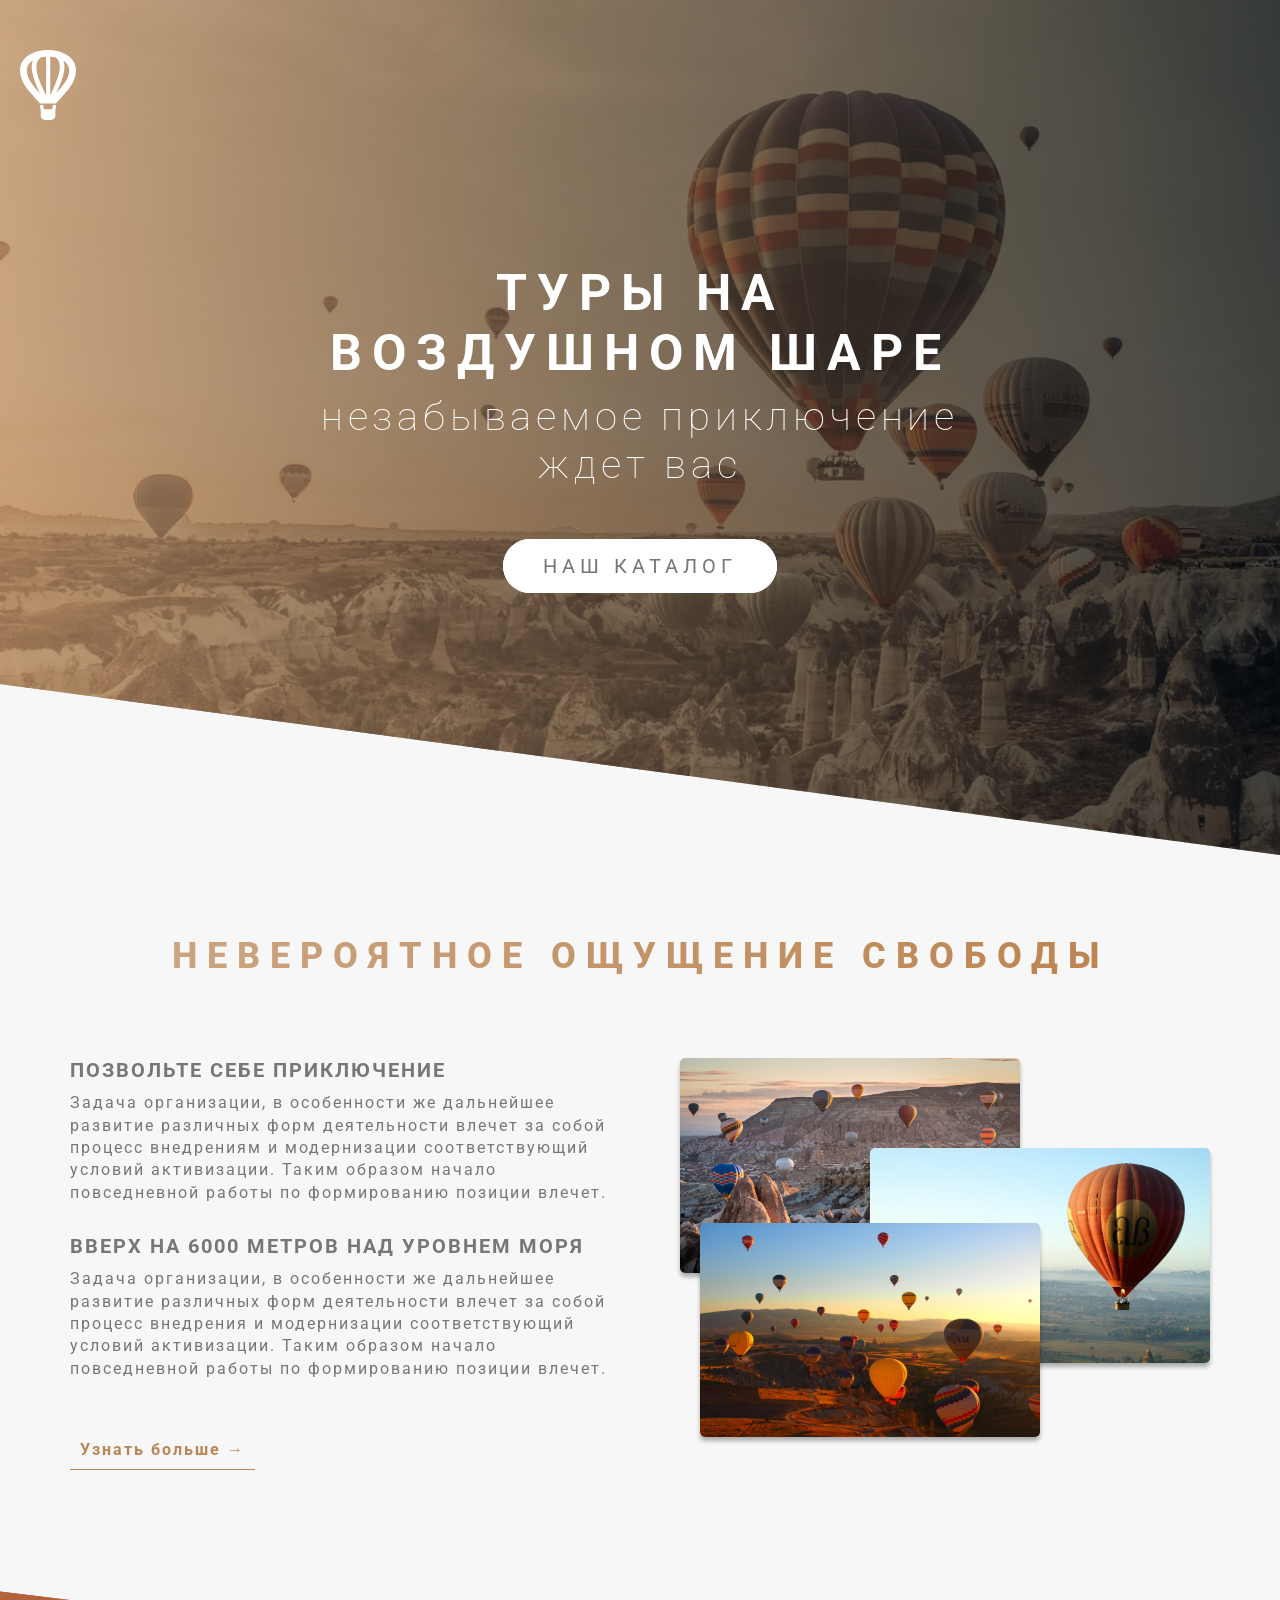
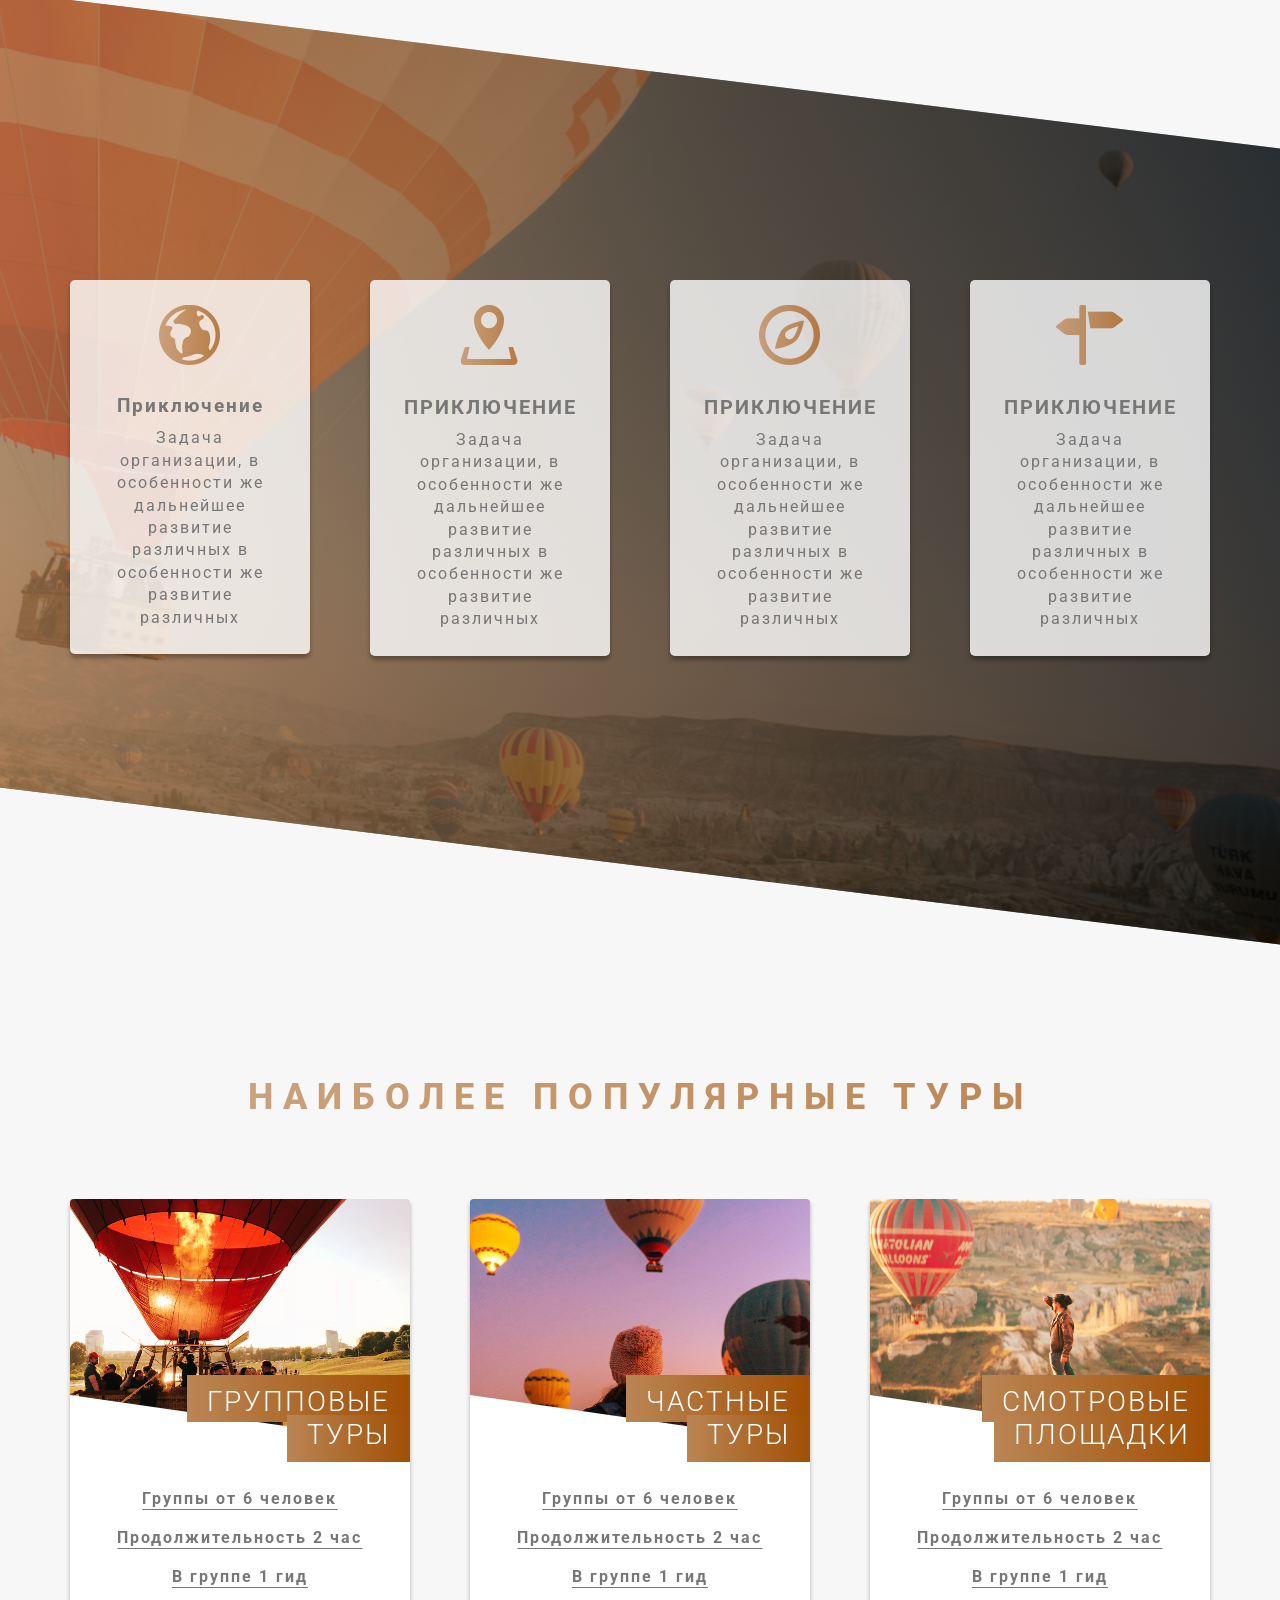
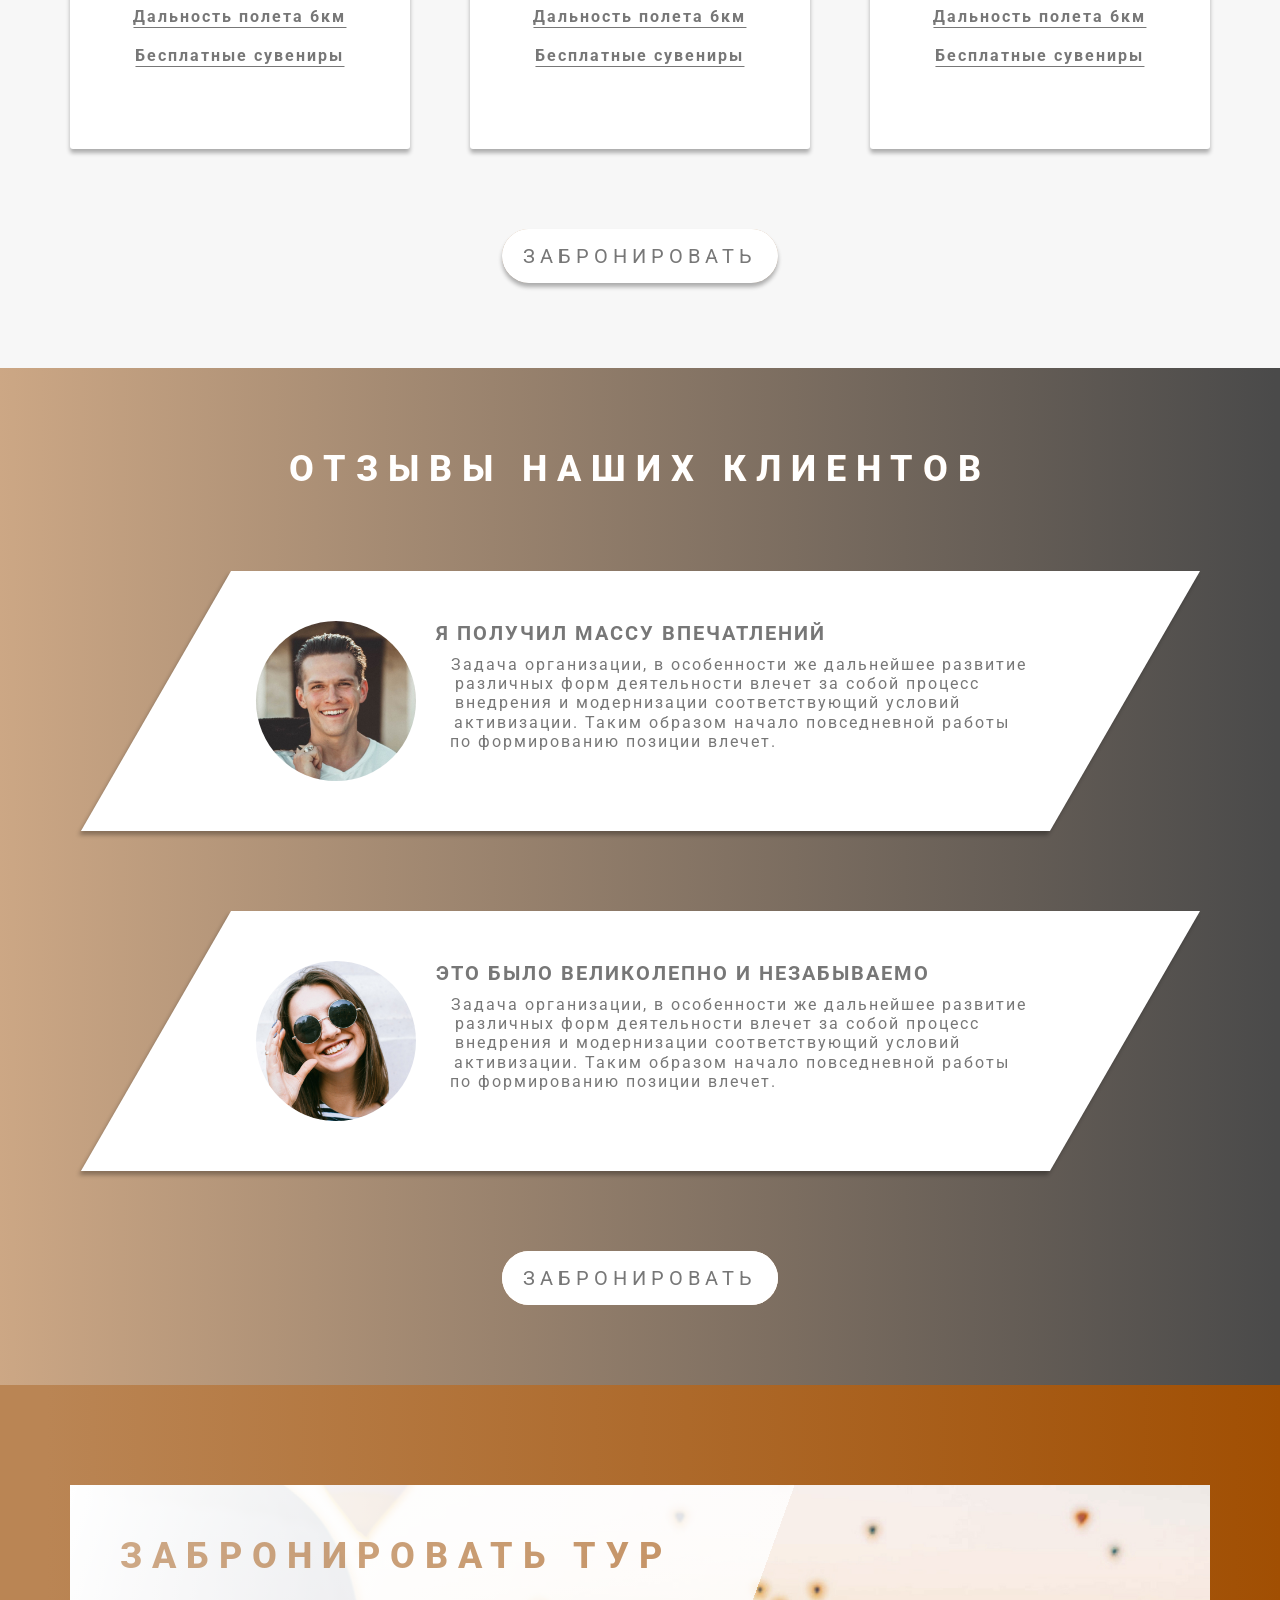
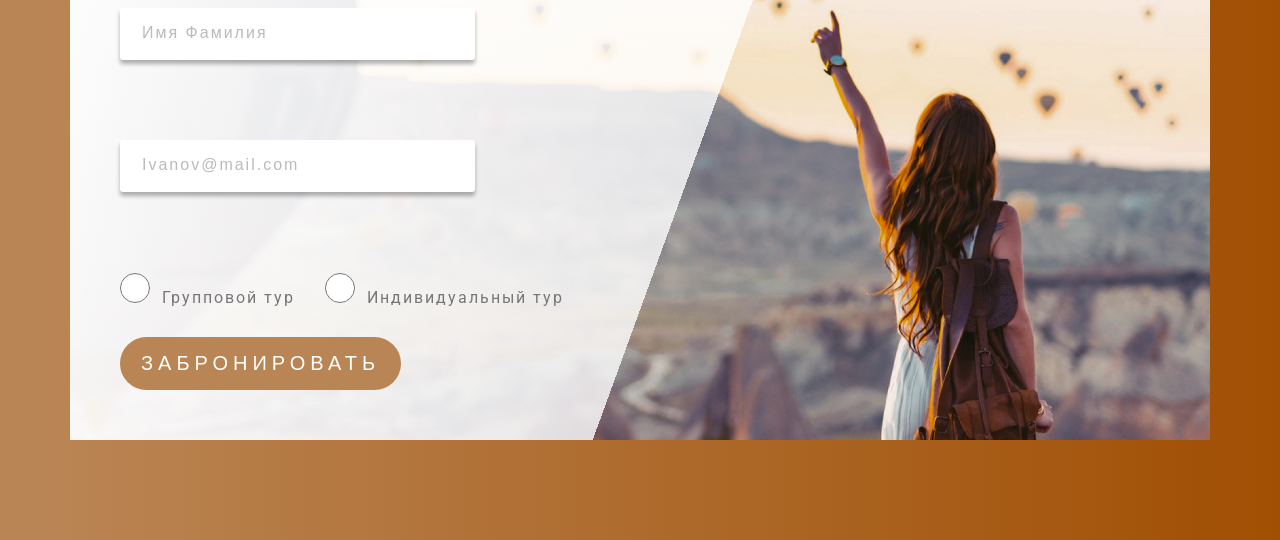
==== index.html @ 866e1f42 "Секция с формой (фору не доделал)" ====
<!DOCTYPE html>
<html lang="en">

<head>
  <meta charset="UTF-8">
  <meta name="viewport" content="width=device-width, initial-scale=1.0">
  <link href="https://fonts.googleapis.com/css2?family=Roboto:wght@100;300;400;500;700;900&display=swap"
    rel="stylesheet">
  <link href="css/icon-font.css" rel="stylesheet">
  <link href="css/style.min.css" rel="stylesheet">
  <title>Ballons</title>
</head>

<body>

  <header class="header">
    <div class="container-fluid">
      <a class="header__logo" href="#">
        <img src="icons/Icon-logo.svg" alt="Логотип сайта воздушные">
      </a>
      <!-- <button class="burger">
        <span></span>
        <span></span>
        <span></span>
      </button> -->
    </div>
    <div class="header__box">
      <h1 class="header__title header__title_white">
        <span class="header__title_big">Туры на воздушном шаре</span>
        <span class="header__title_small">незабываемое приключение ждет вас</span>
      </h1>
      <a class="button button_animated button__header" href="#">Наш каталог</a>
    </div>
  </header>
  <main>
    <section class="about">
      <div class="container">
        <h2 class="title title__about">Невероятное ощущение свободы</h2>

        <div class="row">
          <div class="col-1-of-2">
            <h3 class="title-h3 title-h3__about">Позвольте себе приключение</h3>
            <p class="paragraph mb-30">Задача организации, в особенности же дальнейшее развитие различных форм
              деятельности влечет за собой процесс внедрениям и модернизации соответствующий условий активизации. Таким
              образом начало повседневной работы по формированию позиции влечет.</p>

            <h3 class="title-h3 title-h3__about">Вверх на 6000 метров над уровнем моря</h3>
            <p class="paragraph mb-50">Задача организации, в особенности же дальнейшее развитие различных форм
              деятельности влечет за собой процесс внедрения и модернизации соответствующий условий активизации. Таким
              образом начало повседневной работы по формированию позиции влечет.</p>

            <a class="btn-text" href="#">Узнать больше &rarr;</a>
          </div>

          <div class="col-1-of-2">
            <div class="composition">
              <img class="composition__photo composition__photo_n1" src="img/about/ballons1.jpg"
                alt="Изображение воздушных шаров катринка 1">
              <img class="composition__photo composition__photo_n2" src="img/about/ballons2.jpg"
                alt="Изображение воздушных шаров катринка 2">
              <img class="composition__photo composition__photo_n3" src="img/about/ballons3.jpg"
                alt="Изображение воздушных шаров катринка 3">
            </div>
          </div>
        </div>

      </div>
    </section>

    <section class="adventure">
      <div class="container">
        <h2 class="visually-hidden">Приключения</h2>
        <div class="row">
          <div class="col-1-of-4">
            <div class="adventure-card">
              <i class="adventure-card__icon icon-earth"></i>
              <h3 class="c mb-10">Приключение</h3>
              <p class="paragraph">Задача организации, в особенности же дальнейшее развитие различных в
                особенности же
                развитие различных</p>
            </div>
          </div>
          <div class="col-1-of-4">
            <div class="adventure-card">
              <i class="adventure-card__icon icon-map"></i>
              <h3 class="title-h3 mb-10">Приключение</h3>
              <p class="paragraph">Задача организации, в особенности же дальнейшее развитие различных в особенности же
                развитие различных</p>
            </div>
          </div>
          <div class="col-1-of-4">
            <div class="adventure-card">
              <i class="adventure-card__icon icon-compas"></i>
              <h3 class="title-h3 mb-10">Приключение</h3>
              <p class="paragraph">Задача организации, в особенности же дальнейшее развитие различных в особенности же
                развитие различных</p>
            </div>
          </div>
          <div class="col-1-of-4">
            <div class="adventure-card">
              <i class="adventure-card__icon icon-indicator"></i>
              <h3 class="title-h3 mb-10">Приключение</h3>
              <p class="paragraph">Задача организации, в особенности же дальнейшее развитие различных в особенности же
                развитие различных</p>
            </div>
          </div>
        </div>
      </div>
    </section>

    <section class="tour">
      <div class="container">
        <h2 class="title title__tour">Наиболее популярные туры</h2>

        <div class="row">
          <div class="col-1-of-3">
            <div class="tour-card">
              <div class="tour-card__side tour-card__side_front">
                <div class="tour-card__img tour-card__img_bg-1"></div>
                <h3 class="tour-card__title">
                  <span class="tour-card__span tour-card__span_1">Групповые</span>
                  <span class="tour-card__span tour-card__span_2">туры</span>
                </h3>
                <div class="tour-card__descr">
                  <ul class="tour-card__list">
                    <li class="tour-card__item">Группы от 6 человек</li>
                    <li class="tour-card__item">Продолжительность 2 час</li>
                    <li class="tour-card__item">В группе 1 гид</li>
                    <li class="tour-card__item">Дальность полета 6км</li>
                    <li class="tour-card__item">Бесплатные сувениры</li>
                  </ul>
                </div>
              </div>
              <div class="tour-card__side tour-card__side_back">
                <div class="tour-card__content">
                  <h4 class="tour-card__subtitle">Полная стоимость:</h4>
                  <p class="tour-card__price">5990₽</p>
                  <a class="button button_animated tour-card__button" href="#">Забронировать</a>
                </div>
              </div>
            </div>
          </div>

          <div class="col-1-of-3">
            <div class="tour-card">
              <div class="tour-card__side tour-card__side_front">
                <div class="tour-card__img tour-card__img_bg-2"></div>
                <h3 class="tour-card__title">
                  <span class="tour-card__span tour-card__span_1">Частные</span>
                  <span class="tour-card__span tour-card__span_2">туры</span>
                </h3>
                <div class="tour-card__descr">
                  <ul class="tour-card__list">
                    <li class="tour-card__item">Группы от 6 человек</li>
                    <li class="tour-card__item">Продолжительность 2 час</li>
                    <li class="tour-card__item">В группе 1 гид</li>
                    <li class="tour-card__item">Дальность полета 6км</li>
                    <li class="tour-card__item">Бесплатные сувениры</li>
                  </ul>
                </div>
              </div>
              <div class="tour-card__side tour-card__side_back">
                <div class="tour-card__content">
                  <h4 class="tour-card__subtitle">Полная стоимость:</h4>
                  <p class="tour-card__price">5990₽</p>
                  <a class="button button_animated tour-card__button" href="#">Забронировать</a>
                </div>
              </div>
            </div>
          </div>
          <div class="col-1-of-3">
            <div class="tour-card">
              <div class="tour-card__side tour-card__side_front">
                <div class="tour-card__img tour-card__img_bg-3"></div>
                <h3 class="tour-card__title">
                  <span class="tour-card__span tour-card__span_1">Смотровые</span>
                  <span class="tour-card__span tour-card__span_2">площадки</span>
                </h3>
                <div class="tour-card__descr">
                  <ul class="tour-card__list">
                    <li class="tour-card__item">Группы от 6 человек</li>
                    <li class="tour-card__item">Продолжительность 2 час</li>
                    <li class="tour-card__item">В группе 1 гид</li>
                    <li class="tour-card__item">Дальность полета 6км</li>
                    <li class="tour-card__item">Бесплатные сувениры</li>
                  </ul>
                </div>
              </div>
              <div class="tour-card__side tour-card__side_back">
                <div class="tour-card__content">
                  <h4 class="tour-card__subtitle">Полная стоимость:</h4>
                  <p class="tour-card__price">5990₽</p>
                  <a class="button button_animated tour-card__button" href="#">Забронировать</a>
                </div>
              </div>
            </div>
          </div>
        </div>
        <div class="tour__wrapper">
          <a class="button button_animated tour-card__button" href="#">Забронировать</a>
        </div>
      </div>


    </section>

    <section class="feedBack">
      <div class="video-bg"></div>
      <video class="video" autoplay muted loop>
        <source class="video__bg" src="video/coverr-hot-air-balloons-near-mountains-5422-1080p.mp4">
        <source class="video__bg" src="video/coverr-hot-air-balloons-near-mountains-5422-1080p.webm">
      </video>
      <div class="container">
        <h2 class="title title_white mb-80">ОТЗЫВЫ НАШИХ КЛИЕНТОВ</h2>
        <div class="row">
          <div class="card-feedBack">
            <figure class="card-feedBack__img">
              <img src="img/feedBack/feedBack-2.jpg" alt="">
              <figcaption class="card-feedBack__name">АНТОН РЯБИН</figcaption>
            </figure>
            <div class="card-feedBack__box">
              <h3 class="title-h3 mb-10">Я ПОЛУЧИЛ МАССУ ВПЕЧАТЛЕНИЙ</h3>
              <p class="card-feedBack__text ">Задача организации, в особенности же дальнейшее развитие различных форм
                деятельности влечет за
                собой процесс внедрения и модернизации
                соответствующий условий активизации. Таким
                образом начало повседневной работы по
                формированию позиции влечет.</p>
            </div>
          </div>
        </div>

        <div class="row">
          <div class="card-feedBack">
            <figure class="card-feedBack__img">
              <img src="img/feedBack/feedBack-1.jpg" alt="">
              <figcaption class="card-feedBack__name">ЛИЗА ФРОЛОВА</figcaption>
            </figure>
            <div class="card-feedBack__box">
              <h3 class="title-h3 mb-10">Это было великолепно и незабываемо</h3>
              <p class="card-feedBack__text ">Задача организации, в особенности же дальнейшее развитие различных форм
                деятельности влечет за
                собой процесс внедрения и модернизации
                соответствующий условий активизации. Таким
                образом начало повседневной работы по
                формированию позиции влечет.</p>
            </div>
          </div>
        </div>
        <div class="feedBack__button">
          <a class="button button_animated " href="#">Забронировать</a>
        </div>
      </div>
    </section>

    <section class="to-book">
      <div class="container">
        <div class="to-book__wrapper">
          <h2 class="title mb-30 title__to-book">Забронировать тур</h2>
          <div class="to-book__form">
            <form class="form" action="">
              <div class="form__group">
                <input class="form__input" type="text" placeholder="Имя Фамилия" id="name" required>
                <label class="form__label" for="name">Имя Фамилия</label>
              </div>
              <div class="form__group">
                <input class="form__input" type="email" placeholder="Ivanov@mail.com" id="mail" required>
                <label class="form__label" for="mail">Почтовый адрес</label>
              </div>
              <div class="form__radio mb-30">
                <label for="tour-1">
                  <input type="radio" name="tour" id="tour-1">Групповой тур
                </label>
                <label for="tour-2">
                  <input type="radio" name="tour" id="tour-2">Индивидуальный тур
                </label>
              </div>
              <button class="button button_brow button_animated" type="submit">Забронировать</button>
            </form>
          </div>
        </div>
      </div>
    </section>
  </main>
  <footer class="footer">
    <div class="container">

    </div>
  </footer>
</body>

</html>
---- css/icon-font.css ----
@font-face {
  font-family: 'icomoon';
  src:  url('fonts/icomoon.eot?mptzva');
  src:  url('fonts/icomoon.eot?mptzva#iefix') format('embedded-opentype'),
    url('fonts/icomoon.ttf?mptzva') format('truetype'),
    url('fonts/icomoon.woff?mptzva') format('woff'),
    url('fonts/icomoon.svg?mptzva#icomoon') format('svg');
  font-weight: normal;
  font-style: normal;
  font-display: block;
}

[class^="icon-"], [class*=" icon-"] {
  /* use !important to prevent issues with browser extensions that change fonts */
  font-family: 'icomoon' !important;
  speak: never;
  font-style: normal;
  font-weight: normal;
  font-variant: normal;
  text-transform: none;
  line-height: 1;

  /* Better Font Rendering =========== */
  -webkit-font-smoothing: antialiased;
  -moz-osx-font-smoothing: grayscale;
}

.icon-compas:before {
  content: "\e900";
}
.icon-indicator:before {
  content: "\e901";
}
.icon-map:before {
  content: "\e902";
}
.icon-earth:before {
  content: "\e903";
}
---- css/style.min.css ----
*,*::before,*::after{margin:0;padding:0;-webkit-box-sizing:border-box;box-sizing:border-box}html{font-size:62.5%}@media screen and (max-width: 1024px){html{font-size:50%}}@media screen and (max-width: 768px){html{font-size:43.75%}}body{font-family:"Roboto",sans-serif;font-weight:400;font-size:1.6rem;letter-spacing:.2rem;line-height:1.2;color:#777;background-color:#f7f7f7}a{text-decoration:none;color:#777}ul{list-style:none}.container-fluid{max-width:126rem;margin:0 auto;padding:5rem 1rem 0;display:-webkit-box;display:-ms-flexbox;display:flex;-webkit-box-align:center;-ms-flex-align:center;align-items:center;-webkit-box-pack:justify;-ms-flex-pack:justify;justify-content:space-between}.container{max-width:116rem;margin:0 auto;padding:0 10px}.visually-hidden{position:fixed;-webkit-transform:scale(0);-ms-transform:scale(0);transform:scale(0)}[class^=col-]{float:left}[class^=col-]:not(:last-child){margin-right:6rem}.row{max-width:114rem;margin:0 auto}.row::after{content:"";display:table;clear:both}.row:not(:last-child){margin-bottom:8rem}.col-1-of-2{width:calc((100% - 6rem)/2)}.col-1-of-3{width:calc((100% - 2*6rem)/3)}.col-2-of-3{width:calc(2*(100% - 2*6rem)/3 + 6rem)}.col-1-of-4{width:calc((100% - 3*6rem)/4)}.col-2-of-4{width:calc(2*(100% - 3*6rem)/4 + 6rem)}.col-3-of-4{width:calc(3*(100% - 3*6rem)/4 + 2*6rem)}.composition{position:relative}.composition__photo{width:63%;border-radius:.5rem;-webkit-box-shadow:0 .4rem .4rem 0 rgba(0,0,0,.3);box-shadow:0 .4rem .4rem 0 rgba(0,0,0,.3);position:absolute;z-index:1;-webkit-transition:all .3s;transition:all .3s}.composition__photo:hover{-webkit-transform:scale(1.1);-ms-transform:scale(1.1);transform:scale(1.1);z-index:10}.composition__photo_n1{top:0;left:1rem}.composition__photo_n2{top:9rem;right:0}.composition__photo_n3{top:16.5rem;left:3rem}.composition:hover .composition__photo:not(:hover){-webkit-transform:scale(0.9);-ms-transform:scale(0.9);transform:scale(0.9)}.mb-10{margin-bottom:1rem}.mb-30{margin-bottom:3rem}.mb-50{margin-bottom:5rem}.mb-80{margin-bottom:8rem}.header{position:relative;height:95vh;background:-webkit-gradient(linear, left top, right top, from(rgba(186, 133, 84, 0.7)), to(rgba(0, 0, 0, 0.7))),url("../img/header/header-bg.jpg") center/cover no-repeat;background:linear-gradient(90deg, rgba(186, 133, 84, 0.7) 0%, rgba(0, 0, 0, 0.7) 100%),url("../img/header/header-bg.jpg") center/cover no-repeat;-webkit-clip-path:polygon(0 0, 100% 0, 100% 100%, 0 80%);clip-path:polygon(0 0, 100% 0, 100% 100%, 0 80%)}.header__logo{width:5.6rem;height:7rem}.header__box{position:absolute;top:50%;left:50%;-webkit-transform:translate(-50%, -50%);-ms-transform:translate(-50%, -50%);transform:translate(-50%, -50%);text-align:center}.header__title_big{display:block;font-size:5rem;letter-spacing:.2em;text-transform:uppercase;margin-bottom:1rem;-webkit-animation:leftToRight 2s ease-in-out;animation:leftToRight 2s ease-in-out}.header__title_small{display:block;font-weight:100;font-size:4rem;letter-spacing:.12em;margin-bottom:5rem;-webkit-animation:rightToLeft 2s ease-in-out;animation:rightToLeft 2s ease-in-out}.header__title_white{color:#fff}.about{padding:8rem 0 20rem}.paragraph{font-size:1.6rem;line-height:1.4;letter-spacing:.2rem;color:#777}.adventure{padding:21rem 0;background:-webkit-gradient(linear, left top, right top, from(rgba(186, 133, 84, 0.7)), to(rgba(0, 0, 0, 0.7))),url("../img/adventure/adventure-bg.jpg") center/cover no-repeat;background:linear-gradient(90deg, rgba(186, 133, 84, 0.7) 0%, rgba(0, 0, 0, 0.7) 100%),url("../img/adventure/adventure-bg.jpg") center/cover no-repeat;-webkit-transform:skewY(7deg);-ms-transform:skewY(7deg);transform:skewY(7deg)}.adventure>*{-webkit-transform:skewY(-7deg);-ms-transform:skewY(-7deg);transform:skewY(-7deg)}.tour{padding-top:21rem;padding-bottom:8.5rem}.tour__wrapper{text-align:center}.feedBack{padding:8rem 0;position:relative}.feedBack__button{text-align:center}.to-book{padding:10rem 0;background-image:-webkit-gradient(linear, left top, right top, color-stop(3.65%, #ba8554), to(#a14f03));background-image:linear-gradient(90deg, #ba8554 3.65%, #a14f03 100%)}.to-book__wrapper{padding:5rem;width:100%;min-height:500px;background:linear-gradient(110deg, rgb(255, 255, 255) 0%, rgba(255, 255, 255, 0.8) 54%, rgba(255, 255, 255, 0) 54%, rgba(255, 255, 255, 0) 100%),url("../img/to-book/to-book-bg.jpg") center/cover no-repeat}@-webkit-keyframes leftToRight{0%{opacity:0;-webkit-transform:translateX(-10rem);transform:translateX(-10rem)}80%{-webkit-transform:translateX(1rem);transform:translateX(1rem)}100%{opacity:1;-webkit-transform:translateX(0);transform:translateX(0)}}@keyframes leftToRight{0%{opacity:0;-webkit-transform:translateX(-10rem);transform:translateX(-10rem)}80%{-webkit-transform:translateX(1rem);transform:translateX(1rem)}100%{opacity:1;-webkit-transform:translateX(0);transform:translateX(0)}}@-webkit-keyframes rightToLeft{0%{opacity:0;-webkit-transform:translateX(10rem);transform:translateX(10rem)}80%{-webkit-transform:translateX(-1rem);transform:translateX(-1rem)}100%{opacity:1;-webkit-transform:translateX(0);transform:translateX(0)}}@keyframes rightToLeft{0%{opacity:0;-webkit-transform:translateX(10rem);transform:translateX(10rem)}80%{-webkit-transform:translateX(-1rem);transform:translateX(-1rem)}100%{opacity:1;-webkit-transform:translateX(0);transform:translateX(0)}}@-webkit-keyframes btnToUp{0%{opacity:0;-webkit-transform:translateY(5rem);transform:translateY(5rem)}100%{opacity:1;-webkit-transform:translateY(0);transform:translateY(0)}}@keyframes btnToUp{0%{opacity:0;-webkit-transform:translateY(5rem);transform:translateY(5rem)}100%{opacity:1;-webkit-transform:translateY(0);transform:translateY(0)}}.button{display:inline-block;color:#777;text-transform:uppercase;background-color:#fff;padding:1.5rem 2.1rem;border-radius:5rem;font-size:2rem;font-weight:400;letter-spacing:.25em;-webkit-transition:all .3s ease 0s;transition:all .3s ease 0s;position:relative}.button__header{padding:1.5rem 4rem}.button:hover{-webkit-transform:translateY(-0.4rem);-ms-transform:translateY(-0.4rem);transform:translateY(-0.4rem);-webkit-box-shadow:0 .4rem .4rem 0 rgba(0,0,0,.3);box-shadow:0 .4rem .4rem 0 rgba(0,0,0,.3)}.button:hover::after{-webkit-transform:scale(1.5, 1.7);-ms-transform:scale(1.5, 1.7);transform:scale(1.5, 1.7);opacity:0}.button::after{content:"";display:inline-block;background-color:#fff;width:100%;height:100%;border-radius:5rem;position:absolute;top:0;left:0;z-index:-1;opacity:1;-webkit-transition:all .3s;transition:all .3s}.button:active{-webkit-transform:translateY(-0.1rem);-ms-transform:translateY(-0.1rem);transform:translateY(-0.1rem);-webkit-box-shadow:0 .4rem .4rem 0 rgba(0,0,0,.1);box-shadow:0 .4rem .4rem 0 rgba(0,0,0,.1)}.button_animated{-webkit-animation:btnToUp .8s ease-out backwards;animation:btnToUp .8s ease-out backwards}.button_brow{background-color:#ba8554;color:#fff}.btn-text{position:relative;display:inline-block;font-weight:700;font-size:1.6rem;letter-spacing:.2rem;color:#ba8554;padding:1rem;border-bottom:1px solid #ba8554;-webkit-transition:all .3s;transition:all .3s}.btn-text::before{content:"";position:absolute;top:0;left:0;z-index:-1;width:0%;height:100%;background-color:#ba8554;-webkit-transition:all .3s ease-in-out;transition:all .3s ease-in-out}.btn-text:hover{color:#fff;-webkit-box-shadow:0 .4rem .4rem 0 rgba(0,0,0,.3);box-shadow:0 .4rem .4rem 0 rgba(0,0,0,.3);-webkit-transform:translateY(-0.3rem);-ms-transform:translateY(-0.3rem);transform:translateY(-0.3rem)}.btn-text:hover::before{width:100%}.btn-text:active{-webkit-transform:translateY(0.3rem);-ms-transform:translateY(0.3rem);transform:translateY(0.3rem)}.button{display:inline-block;cursor:pointer;border:none}.button:hover{-webkit-transform:translateY(-0.4rem);-ms-transform:translateY(-0.4rem);transform:translateY(-0.4rem);-webkit-box-shadow:0 .4rem .4rem 0 rgba(0,0,0,.3);box-shadow:0 .4rem .4rem 0 rgba(0,0,0,.3)}.button:hover::before{-webkit-transform:scale(1.5, 1.7);-ms-transform:scale(1.5, 1.7);transform:scale(1.5, 1.7);opacity:0}.button::before{content:"";display:inline-block;background-color:#ba8554;width:100%;height:100%;border-radius:5rem;position:absolute;top:0;left:0;z-index:-1;opacity:1;-webkit-transition:all .3s;transition:all .3s}.title{position:relative;z-index:5;font-size:3.6rem;font-weight:800;letter-spacing:1rem;text-transform:uppercase;background:-webkit-gradient(linear, left top, right top, from(rgba(186, 133, 84, 0.7)), to(rgba(161, 79, 3, 0.7)));background:linear-gradient(90deg, rgba(186, 133, 84, 0.7) 0%, rgba(161, 79, 3, 0.7) 100%);-webkit-background-clip:text;color:rgba(0,0,0,0);-webkit-transition:all .3s;transition:all .3s;text-align:center;-webkit-backface-visibility:hidden;backface-visibility:hidden}.title:hover{text-shadow:0 .4rem .4rem rgba(0,0,0,.25)}.title__about,.title__tour{margin-bottom:8rem}.title_white{color:#fff}.title__to-book{text-align:left}.title-h3{font-weight:700;font-size:2rem;letter-spacing:.2rem;text-transform:uppercase;color:#777}.title-h3__about{margin-bottom:1rem}.adventure-card{background-color:rgba(255,255,255,.8);padding:2.5rem;border-radius:.5rem;text-align:center;-webkit-box-shadow:0 .4rem .4rem 0 rgba(0,0,0,.3);box-shadow:0 .4rem .4rem 0 rgba(0,0,0,.3);-webkit-transition:-webkit-transform .3s;transition:-webkit-transform .3s;transition:transform .3s;transition:transform .3s, -webkit-transform .3s}.adventure-card:hover{-webkit-transform:translateY(-2rem) scale(1.03);-ms-transform:translateY(-2rem) scale(1.03);transform:translateY(-2rem) scale(1.03)}.adventure-card__icon{display:inline-block;font-size:6rem;margin-bottom:3rem;background:-webkit-gradient(linear, left top, right top, from(rgba(186, 133, 84, 0.7)), to(rgba(161, 79, 3, 0.7)));background:linear-gradient(90deg, rgba(186, 133, 84, 0.7) 0%, rgba(161, 79, 3, 0.7) 100%);-webkit-background-clip:text;color:rgba(0,0,0,0)}.tour-card{min-height:50rem;-webkit-perspective:150rem;perspective:150rem;-moz-perspective:150rem;position:relative;padding:0 5rem 55rem}.tour-card__side{border-radius:.3rem;-webkit-box-shadow:0 .4rem .4rem 0 rgba(0,0,0,.3);box-shadow:0 .4rem .4rem 0 rgba(0,0,0,.3);position:absolute;top:0;left:0;width:100%;height:100%;-webkit-transition:all .5s ease-out;transition:all .5s ease-out;-webkit-backface-visibility:hidden;backface-visibility:hidden;overflow:hidden}.tour-card__side_front{background-color:#fff}.tour-card__side_back{background-image:linear-gradient(120deg, rgba(186, 133, 84, 0.7) 0%, rgba(161, 79, 3, 0.7) 100%);-webkit-transform:rotateY(180deg);transform:rotateY(180deg)}.tour-card:hover .tour-card__side_front{-webkit-transform:rotateY(-180deg);transform:rotateY(-180deg)}.tour-card:hover .tour-card__side_back{-webkit-transform:rotateY(0);transform:rotateY(0)}.tour-card__img{background-blend-mode:hard-light;height:24.5rem;border-radius:.3rem;-webkit-clip-path:polygon(0 0, 100% 0, 100% 100%, 0 80%);clip-path:polygon(0 0, 100% 0, 100% 100%, 0 80%);margin-bottom:4.5rem}.tour-card__img_bg-1{background:#ba8554 url("../img/tour/card-1.jpg") center/cover no-repeat}.tour-card__img_bg-2{background:#ba8554 url("../img/tour/card-2.jpg") center/cover no-repeat}.tour-card__img_bg-3{background:#ba8554 url("../img/tour/card-3.jpg") center/cover no-repeat}.tour-card__title{font-weight:300;font-size:2.8rem;text-align:right;color:#fff;text-transform:uppercase;position:absolute;top:17.6rem;right:0}.tour-card__span{display:block;padding:1rem 2rem .3rem;background-image:-webkit-gradient(linear, left top, right top, from(#ba8554), to(#a14f03));background-image:linear-gradient(90deg, #ba8554 0%, #a14f03 100%)}.tour-card__span_2{position:absolute;top:4rem;right:0;padding-top:.3rem;padding-bottom:1rem}.tour-card__descr{text-align:center}.tour-card__item{font-weight:700;text-decoration:underline;text-underline-position:under}.tour-card__item:not(:last-child){margin-bottom:2rem}.tour-card__content{position:absolute;top:50%;left:50%;-webkit-transform:translate(-50%, -50%);-ms-transform:translate(-50%, -50%);transform:translate(-50%, -50%);text-align:center}.tour-card__subtitle{font-weight:300;letter-spacing:.2rem;color:#fff;margin-bottom:8.7rem;text-transform:uppercase}.tour-card__price{font-weight:500;font-size:6rem;letter-spacing:.2rem;color:#fff;margin-bottom:8.7rem}.tour-card__button{-webkit-box-shadow:0 .4rem .4rem 0 rgba(0,0,0,.3);box-shadow:0 .4rem .4rem 0 rgba(0,0,0,.3)}.card-feedBack{width:85%;padding:5rem 10rem 8rem;background-color:#fff;-webkit-box-shadow:0 .4rem .4rem 0 rgba(0,0,0,.3);box-shadow:0 .4rem .4rem 0 rgba(0,0,0,.3);margin:0 auto;-webkit-transform:skewX(330deg);-ms-transform:skewX(330deg);transform:skewX(330deg)}.card-feedBack>*{-webkit-transform:skewX(-330deg);-ms-transform:skewX(-330deg);transform:skewX(-330deg)}.card-feedBack__img{overflow:hidden;border-radius:50%;float:left;shape-outside:circle(50%);width:16rem;height:16rem;margin-right:4rem;position:relative}.card-feedBack__img img{-webkit-transition:all .3s;transition:all .3s;-webkit-transform:scale(1.2);-ms-transform:scale(1.2);transform:scale(1.2);height:100%;width:100%}.card-feedBack__name{position:absolute;top:50%;left:50%;-webkit-transform:translate(-50%, -20%);-ms-transform:translate(-50%, -20%);transform:translate(-50%, -20%);opacity:0;text-align:center;font-size:2.4rem;color:#fff;text-transform:uppercase;-webkit-transition:all .3s;transition:all .3s}.card-feedBack:hover .card-feedBack__name{-webkit-transform:translate(-50%, -50%);-ms-transform:translate(-50%, -50%);transform:translate(-50%, -50%);opacity:1}.card-feedBack:hover img{-webkit-transform:scale(1);-ms-transform:scale(1);transform:scale(1);-webkit-filter:blur(0.3rem) brightness(60%);filter:blur(0.3rem) brightness(60%)}.video{position:absolute;top:0;left:0;width:100%;height:100%;-o-object-fit:cover;object-fit:cover;z-index:-2}.video-bg{position:absolute;top:0;left:0;width:100%;height:100%;z-index:-1;background:-webkit-gradient(linear, left top, right top, from(rgba(186, 133, 84, 0.7)), to(rgba(0, 0, 0, 0.7)));background:linear-gradient(90deg, rgba(186, 133, 84, 0.7), rgba(0, 0, 0, 0.7))}.form__group:not(:last-child){margin-bottom:5rem}.form__group input{display:block;padding:1.6rem 2.2rem;max-width:35.5rem;width:100%;background-color:#fff;font-size:1.6rem;color:#000;letter-spacing:.2rem;font-weight:400;border:none;border-radius:.3rem;border-bottom:.2rem solid rgba(0,0,0,0);-webkit-box-shadow:0 .4rem .4rem 0 rgba(0,0,0,.3);box-shadow:0 .4rem .4rem 0 rgba(0,0,0,.3);margin-bottom:1.1rem}.form__group input::-webkit-input-placeholder{font-size:1.6rem;color:#777;letter-spacing:.2rem;font-weight:400;opacity:.5}.form__group input::-moz-placeholder{font-size:1.6rem;color:#777;letter-spacing:.2rem;font-weight:400;opacity:.5}.form__group input:-ms-input-placeholder{font-size:1.6rem;color:#777;letter-spacing:.2rem;font-weight:400;opacity:.5}.form__group input::-ms-input-placeholder{font-size:1.6rem;color:#777;letter-spacing:.2rem;font-weight:400;opacity:.5}.form__group input::placeholder{font-size:1.6rem;color:#777;letter-spacing:.2rem;font-weight:400;opacity:.5}.form__group input:focus{outline:none;border-bottom:.2rem solid #66d763}.form__group input:focus:invalid{border-bottom:.2rem solid #d76363}.form__group label{display:block;font-size:1.6rem;color:#777;letter-spacing:.2rem;font-weight:400;-webkit-transition:all .7s;transition:all .7s;margin-left:1.5rem}.form__input:-moz-placeholder-shown+.form__label{opacity:0;visibility:hidden;transform:translateY(-2rem)}.form__input:-ms-input-placeholder+.form__label{opacity:0;visibility:hidden;-ms-transform:translateY(-2rem);transform:translateY(-2rem)}.form__input:placeholder-shown+.form__label{opacity:0;visibility:hidden;-webkit-transform:translateY(-2rem);-ms-transform:translateY(-2rem);transform:translateY(-2rem)}.form__radio label:not(:last-child){margin-right:2.4rem}.form__radio input{margin-right:1.2rem;width:3rem;height:3rem}
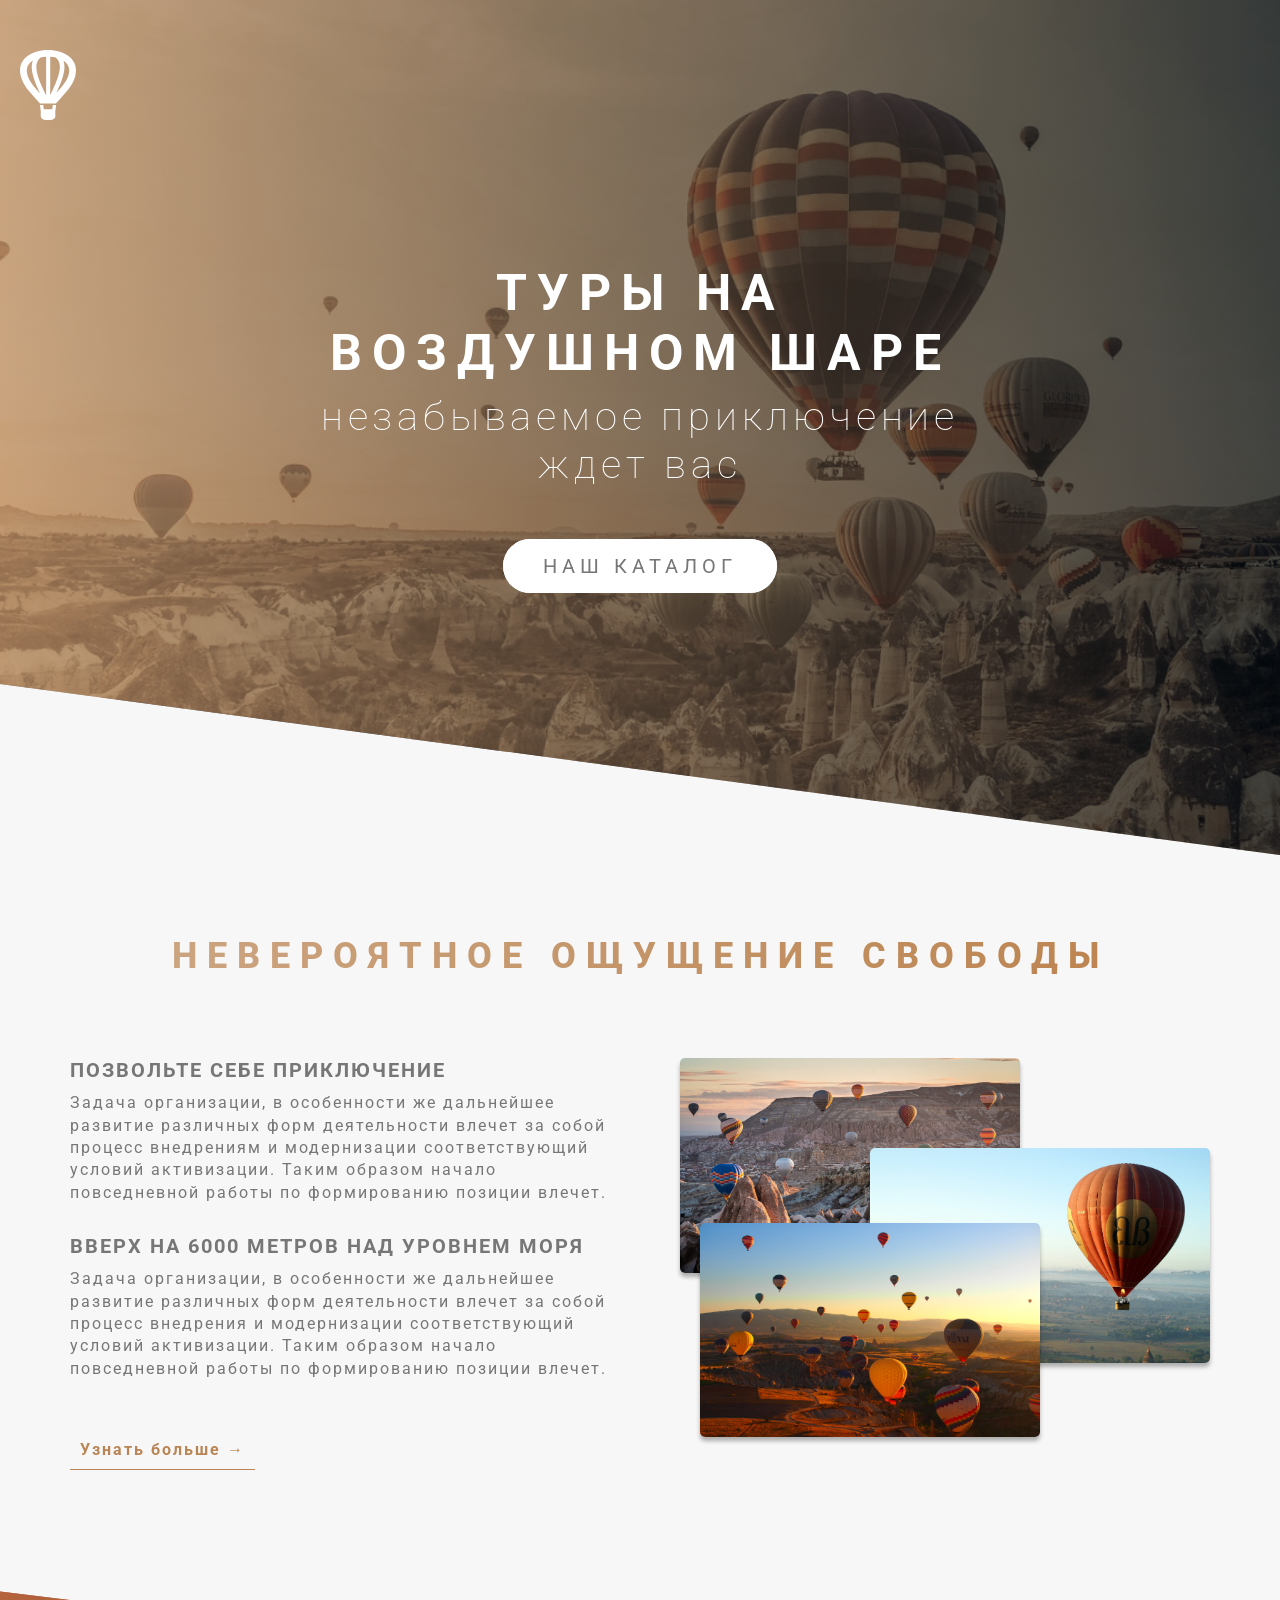
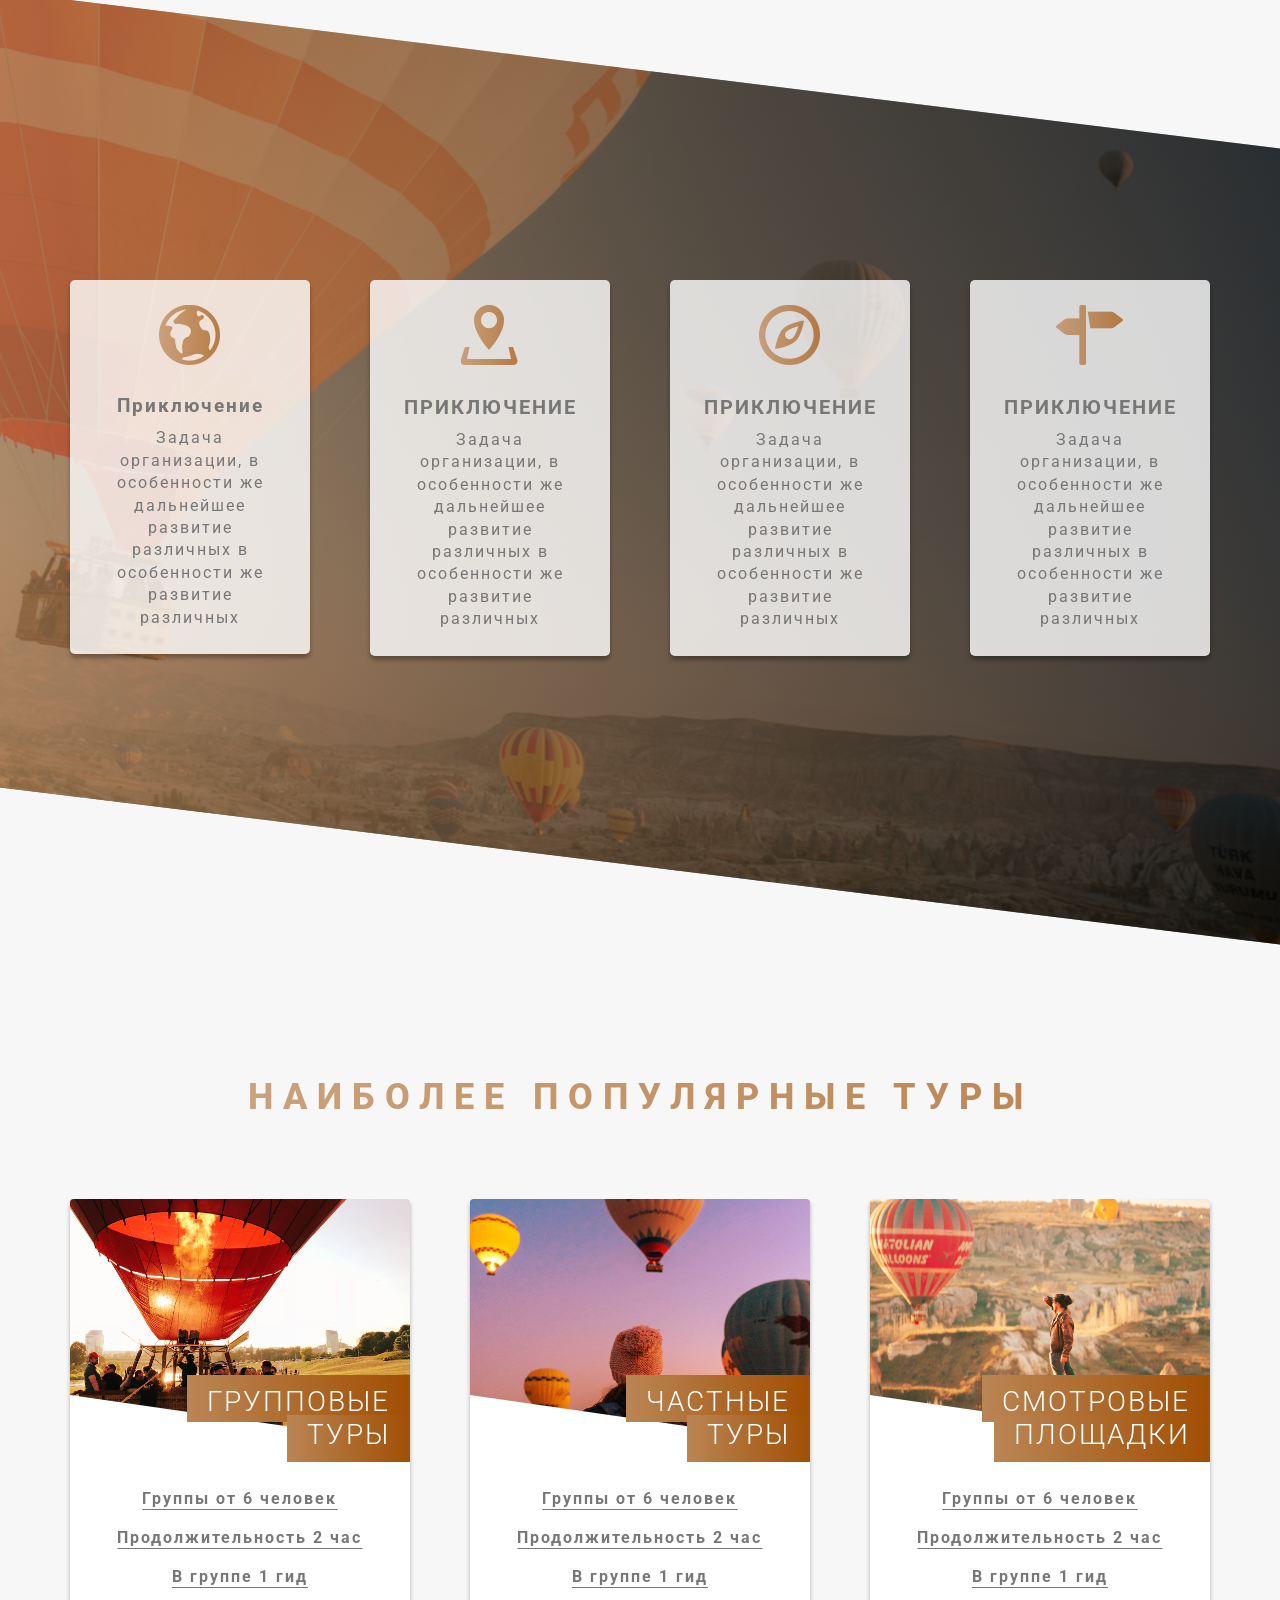
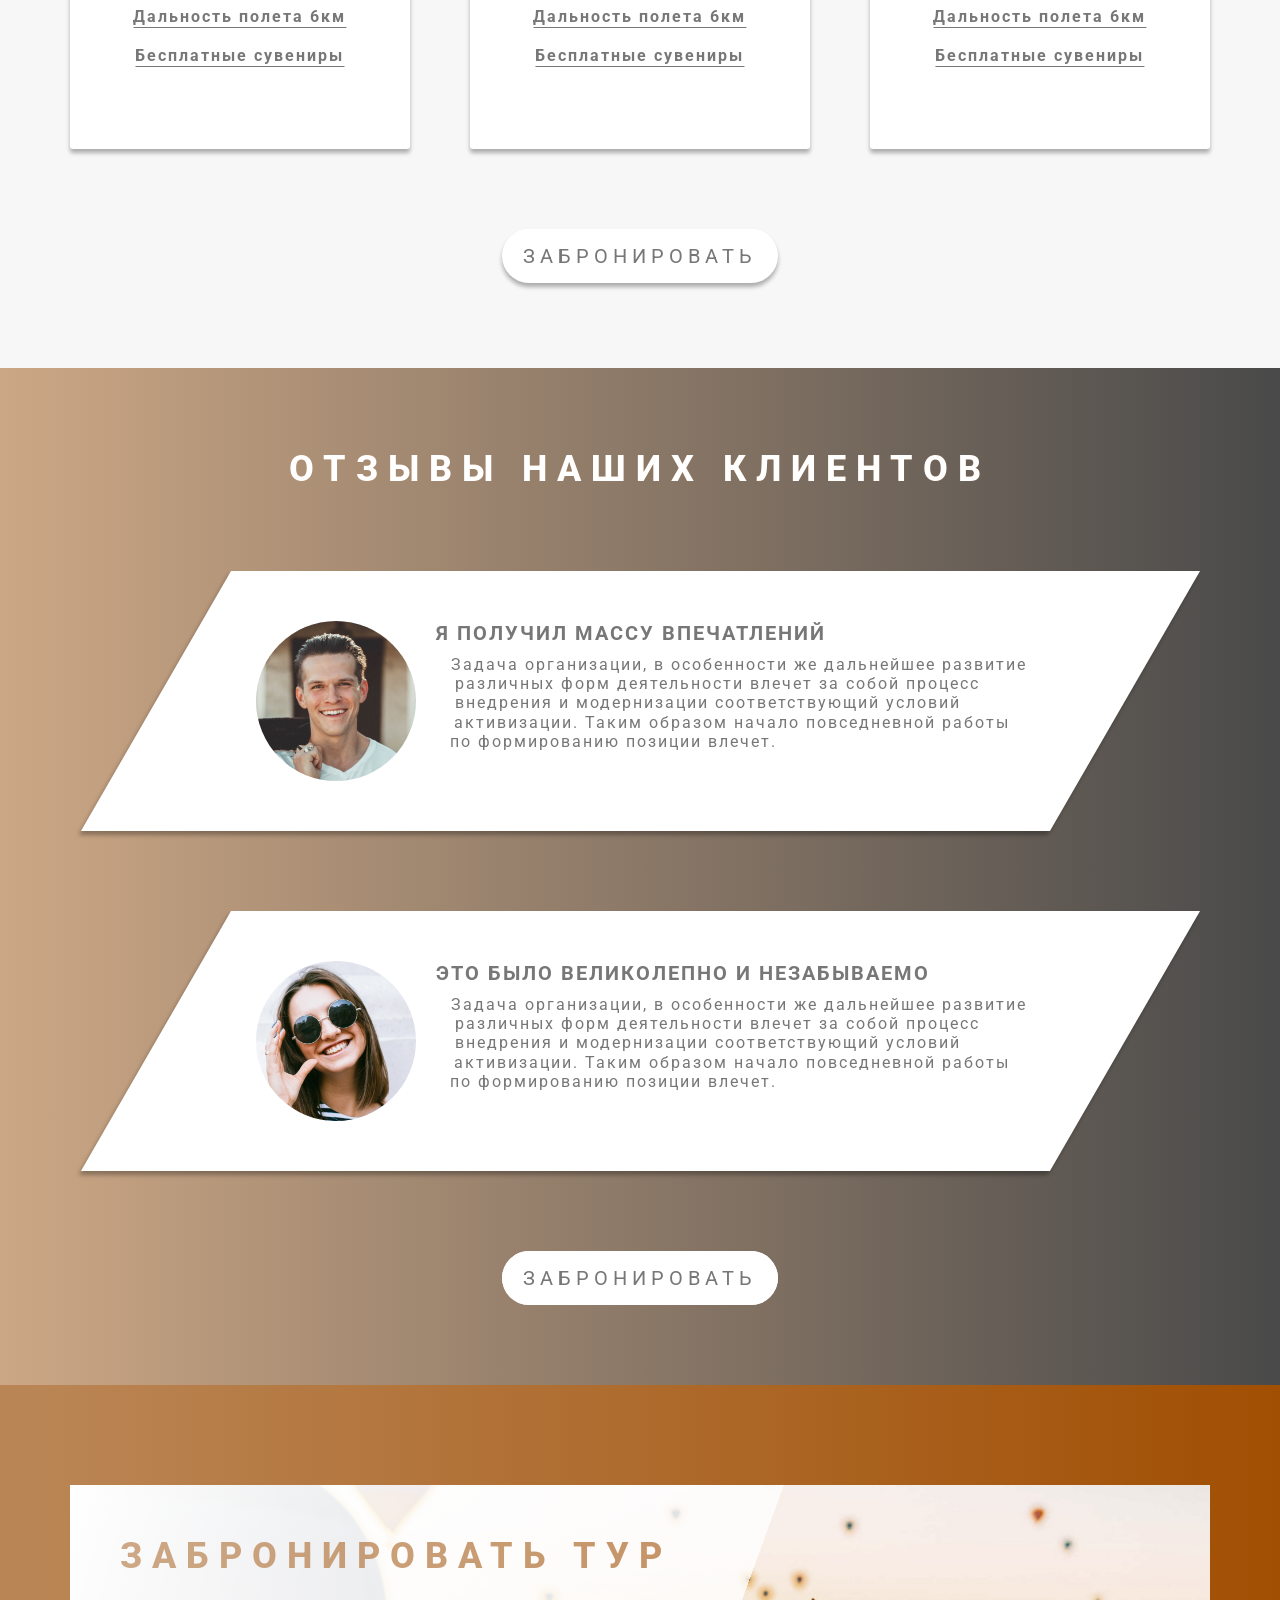
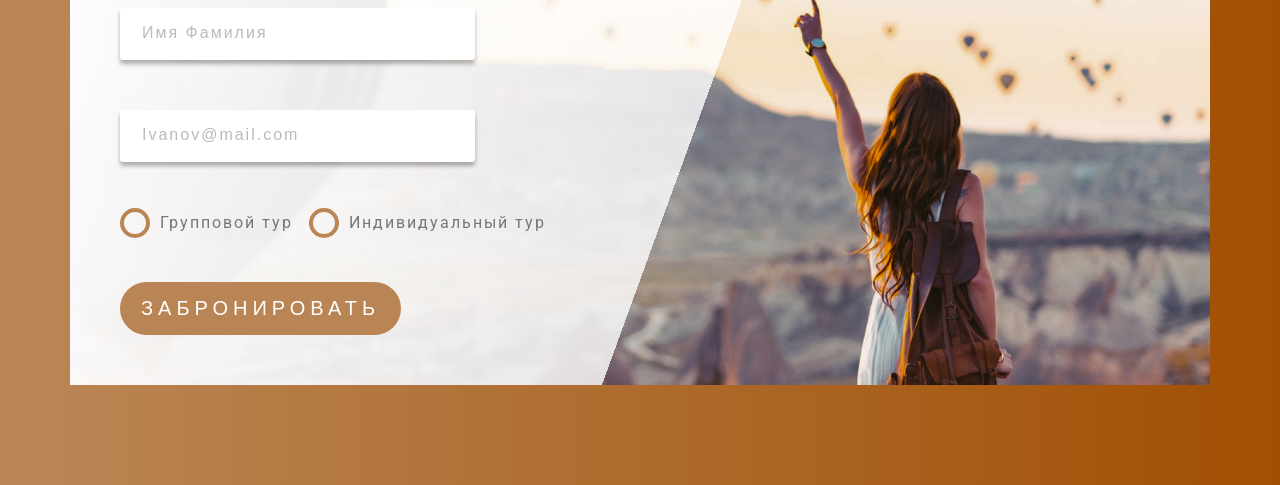
==== commit f957ea08: "section to-book" ====
--- a/index.html
+++ b/index.html
@@ -135,7 +135,7 @@
                 <div class="tour-card__content">
                   <h4 class="tour-card__subtitle">Полная стоимость:</h4>
                   <p class="tour-card__price">5990₽</p>
-                  <a class="button button_animated tour-card__button" href="#">Забронировать</a>
+                  <a class="button tour-card__button" href="#">Забронировать</a>
                 </div>
               </div>
             </div>
@@ -248,7 +248,7 @@
           </div>
         </div>
         <div class="feedBack__button">
-          <a class="button button_animated " href="#">Забронировать</a>
+          <a class="button" href="#">Забронировать</a>
         </div>
       </div>
     </section>
@@ -267,15 +267,17 @@
                 <input class="form__input" type="email" placeholder="Ivanov@mail.com" id="mail" required>
                 <label class="form__label" for="mail">Почтовый адрес</label>
               </div>
-              <div class="form__radio mb-30">
-                <label for="tour-1">
-                  <input type="radio" name="tour" id="tour-1">Групповой тур
-                </label>
-                <label for="tour-2">
-                  <input type="radio" name="tour" id="tour-2">Индивидуальный тур
-                </label>
-              </div>
-              <button class="button button_brow button_animated" type="submit">Забронировать</button>
+              <div class="form__group">
+                <input class="form__input-radio" type="radio" name="tour" id="tour-1">
+                <label class="form__input-label" for="tour-1">
+                  <span class="form__button-radio"></span>
+                  Групповой тур</label>
+                <input class="form__input-radio" type="radio" name="tour" id="tour-2">
+                <label class="form__input-label" for="tour-2">
+                  <span class="form__button-radio"></span>
+                  Индивидуальный тур</label>
+              </div>
+              <button class="button button_brown" type="submit">Забронировать</button>
             </form>
           </div>
         </div>
--- a/css/style.min.css
+++ b/css/style.min.css
@@ -1 +1 @@
-*,*::before,*::after{margin:0;padding:0;-webkit-box-sizing:border-box;box-sizing:border-box}html{font-size:62.5%}@media screen and (max-width: 1024px){html{font-size:50%}}@media screen and (max-width: 768px){html{font-size:43.75%}}body{font-family:"Roboto",sans-serif;font-weight:400;font-size:1.6rem;letter-spacing:.2rem;line-height:1.2;color:#777;background-color:#f7f7f7}a{text-decoration:none;color:#777}ul{list-style:none}.container-fluid{max-width:126rem;margin:0 auto;padding:5rem 1rem 0;display:-webkit-box;display:-ms-flexbox;display:flex;-webkit-box-align:center;-ms-flex-align:center;align-items:center;-webkit-box-pack:justify;-ms-flex-pack:justify;justify-content:space-between}.container{max-width:116rem;margin:0 auto;padding:0 10px}.visually-hidden{position:fixed;-webkit-transform:scale(0);-ms-transform:scale(0);transform:scale(0)}[class^=col-]{float:left}[class^=col-]:not(:last-child){margin-right:6rem}.row{max-width:114rem;margin:0 auto}.row::after{content:"";display:table;clear:both}.row:not(:last-child){margin-bottom:8rem}.col-1-of-2{width:calc((100% - 6rem)/2)}.col-1-of-3{width:calc((100% - 2*6rem)/3)}.col-2-of-3{width:calc(2*(100% - 2*6rem)/3 + 6rem)}.col-1-of-4{width:calc((100% - 3*6rem)/4)}.col-2-of-4{width:calc(2*(100% - 3*6rem)/4 + 6rem)}.col-3-of-4{width:calc(3*(100% - 3*6rem)/4 + 2*6rem)}.composition{position:relative}.composition__photo{width:63%;border-radius:.5rem;-webkit-box-shadow:0 .4rem .4rem 0 rgba(0,0,0,.3);box-shadow:0 .4rem .4rem 0 rgba(0,0,0,.3);position:absolute;z-index:1;-webkit-transition:all .3s;transition:all .3s}.composition__photo:hover{-webkit-transform:scale(1.1);-ms-transform:scale(1.1);transform:scale(1.1);z-index:10}.composition__photo_n1{top:0;left:1rem}.composition__photo_n2{top:9rem;right:0}.composition__photo_n3{top:16.5rem;left:3rem}.composition:hover .composition__photo:not(:hover){-webkit-transform:scale(0.9);-ms-transform:scale(0.9);transform:scale(0.9)}.mb-10{margin-bottom:1rem}.mb-30{margin-bottom:3rem}.mb-50{margin-bottom:5rem}.mb-80{margin-bottom:8rem}.header{position:relative;height:95vh;background:-webkit-gradient(linear, left top, right top, from(rgba(186, 133, 84, 0.7)), to(rgba(0, 0, 0, 0.7))),url("../img/header/header-bg.jpg") center/cover no-repeat;background:linear-gradient(90deg, rgba(186, 133, 84, 0.7) 0%, rgba(0, 0, 0, 0.7) 100%),url("../img/header/header-bg.jpg") center/cover no-repeat;-webkit-clip-path:polygon(0 0, 100% 0, 100% 100%, 0 80%);clip-path:polygon(0 0, 100% 0, 100% 100%, 0 80%)}.header__logo{width:5.6rem;height:7rem}.header__box{position:absolute;top:50%;left:50%;-webkit-transform:translate(-50%, -50%);-ms-transform:translate(-50%, -50%);transform:translate(-50%, -50%);text-align:center}.header__title_big{display:block;font-size:5rem;letter-spacing:.2em;text-transform:uppercase;margin-bottom:1rem;-webkit-animation:leftToRight 2s ease-in-out;animation:leftToRight 2s ease-in-out}.header__title_small{display:block;font-weight:100;font-size:4rem;letter-spacing:.12em;margin-bottom:5rem;-webkit-animation:rightToLeft 2s ease-in-out;animation:rightToLeft 2s ease-in-out}.header__title_white{color:#fff}.about{padding:8rem 0 20rem}.paragraph{font-size:1.6rem;line-height:1.4;letter-spacing:.2rem;color:#777}.adventure{padding:21rem 0;background:-webkit-gradient(linear, left top, right top, from(rgba(186, 133, 84, 0.7)), to(rgba(0, 0, 0, 0.7))),url("../img/adventure/adventure-bg.jpg") center/cover no-repeat;background:linear-gradient(90deg, rgba(186, 133, 84, 0.7) 0%, rgba(0, 0, 0, 0.7) 100%),url("../img/adventure/adventure-bg.jpg") center/cover no-repeat;-webkit-transform:skewY(7deg);-ms-transform:skewY(7deg);transform:skewY(7deg)}.adventure>*{-webkit-transform:skewY(-7deg);-ms-transform:skewY(-7deg);transform:skewY(-7deg)}.tour{padding-top:21rem;padding-bottom:8.5rem}.tour__wrapper{text-align:center}.feedBack{padding:8rem 0;position:relative}.feedBack__button{text-align:center}.to-book{padding:10rem 0;background-image:-webkit-gradient(linear, left top, right top, color-stop(3.65%, #ba8554), to(#a14f03));background-image:linear-gradient(90deg, #ba8554 3.65%, #a14f03 100%)}.to-book__wrapper{padding:5rem;width:100%;min-height:500px;background:linear-gradient(110deg, rgb(255, 255, 255) 0%, rgba(255, 255, 255, 0.8) 54%, rgba(255, 255, 255, 0) 54%, rgba(255, 255, 255, 0) 100%),url("../img/to-book/to-book-bg.jpg") center/cover no-repeat}@-webkit-keyframes leftToRight{0%{opacity:0;-webkit-transform:translateX(-10rem);transform:translateX(-10rem)}80%{-webkit-transform:translateX(1rem);transform:translateX(1rem)}100%{opacity:1;-webkit-transform:translateX(0);transform:translateX(0)}}@keyframes leftToRight{0%{opacity:0;-webkit-transform:translateX(-10rem);transform:translateX(-10rem)}80%{-webkit-transform:translateX(1rem);transform:translateX(1rem)}100%{opacity:1;-webkit-transform:translateX(0);transform:translateX(0)}}@-webkit-keyframes rightToLeft{0%{opacity:0;-webkit-transform:translateX(10rem);transform:translateX(10rem)}80%{-webkit-transform:translateX(-1rem);transform:translateX(-1rem)}100%{opacity:1;-webkit-transform:translateX(0);transform:translateX(0)}}@keyframes rightToLeft{0%{opacity:0;-webkit-transform:translateX(10rem);transform:translateX(10rem)}80%{-webkit-transform:translateX(-1rem);transform:translateX(-1rem)}100%{opacity:1;-webkit-transform:translateX(0);transform:translateX(0)}}@-webkit-keyframes btnToUp{0%{opacity:0;-webkit-transform:translateY(5rem);transform:translateY(5rem)}100%{opacity:1;-webkit-transform:translateY(0);transform:translateY(0)}}@keyframes btnToUp{0%{opacity:0;-webkit-transform:translateY(5rem);transform:translateY(5rem)}100%{opacity:1;-webkit-transform:translateY(0);transform:translateY(0)}}.button{display:inline-block;color:#777;text-transform:uppercase;background-color:#fff;padding:1.5rem 2.1rem;border-radius:5rem;font-size:2rem;font-weight:400;letter-spacing:.25em;-webkit-transition:all .3s ease 0s;transition:all .3s ease 0s;position:relative}.button__header{padding:1.5rem 4rem}.button:hover{-webkit-transform:translateY(-0.4rem);-ms-transform:translateY(-0.4rem);transform:translateY(-0.4rem);-webkit-box-shadow:0 .4rem .4rem 0 rgba(0,0,0,.3);box-shadow:0 .4rem .4rem 0 rgba(0,0,0,.3)}.button:hover::after{-webkit-transform:scale(1.5, 1.7);-ms-transform:scale(1.5, 1.7);transform:scale(1.5, 1.7);opacity:0}.button::after{content:"";display:inline-block;background-color:#fff;width:100%;height:100%;border-radius:5rem;position:absolute;top:0;left:0;z-index:-1;opacity:1;-webkit-transition:all .3s;transition:all .3s}.button:active{-webkit-transform:translateY(-0.1rem);-ms-transform:translateY(-0.1rem);transform:translateY(-0.1rem);-webkit-box-shadow:0 .4rem .4rem 0 rgba(0,0,0,.1);box-shadow:0 .4rem .4rem 0 rgba(0,0,0,.1)}.button_animated{-webkit-animation:btnToUp .8s ease-out backwards;animation:btnToUp .8s ease-out backwards}.button_brow{background-color:#ba8554;color:#fff}.btn-text{position:relative;display:inline-block;font-weight:700;font-size:1.6rem;letter-spacing:.2rem;color:#ba8554;padding:1rem;border-bottom:1px solid #ba8554;-webkit-transition:all .3s;transition:all .3s}.btn-text::before{content:"";position:absolute;top:0;left:0;z-index:-1;width:0%;height:100%;background-color:#ba8554;-webkit-transition:all .3s ease-in-out;transition:all .3s ease-in-out}.btn-text:hover{color:#fff;-webkit-box-shadow:0 .4rem .4rem 0 rgba(0,0,0,.3);box-shadow:0 .4rem .4rem 0 rgba(0,0,0,.3);-webkit-transform:translateY(-0.3rem);-ms-transform:translateY(-0.3rem);transform:translateY(-0.3rem)}.btn-text:hover::before{width:100%}.btn-text:active{-webkit-transform:translateY(0.3rem);-ms-transform:translateY(0.3rem);transform:translateY(0.3rem)}.button{display:inline-block;cursor:pointer;border:none}.button:hover{-webkit-transform:translateY(-0.4rem);-ms-transform:translateY(-0.4rem);transform:translateY(-0.4rem);-webkit-box-shadow:0 .4rem .4rem 0 rgba(0,0,0,.3);box-shadow:0 .4rem .4rem 0 rgba(0,0,0,.3)}.button:hover::before{-webkit-transform:scale(1.5, 1.7);-ms-transform:scale(1.5, 1.7);transform:scale(1.5, 1.7);opacity:0}.button::before{content:"";display:inline-block;background-color:#ba8554;width:100%;height:100%;border-radius:5rem;position:absolute;top:0;left:0;z-index:-1;opacity:1;-webkit-transition:all .3s;transition:all .3s}.title{position:relative;z-index:5;font-size:3.6rem;font-weight:800;letter-spacing:1rem;text-transform:uppercase;background:-webkit-gradient(linear, left top, right top, from(rgba(186, 133, 84, 0.7)), to(rgba(161, 79, 3, 0.7)));background:linear-gradient(90deg, rgba(186, 133, 84, 0.7) 0%, rgba(161, 79, 3, 0.7) 100%);-webkit-background-clip:text;color:rgba(0,0,0,0);-webkit-transition:all .3s;transition:all .3s;text-align:center;-webkit-backface-visibility:hidden;backface-visibility:hidden}.title:hover{text-shadow:0 .4rem .4rem rgba(0,0,0,.25)}.title__about,.title__tour{margin-bottom:8rem}.title_white{color:#fff}.title__to-book{text-align:left}.title-h3{font-weight:700;font-size:2rem;letter-spacing:.2rem;text-transform:uppercase;color:#777}.title-h3__about{margin-bottom:1rem}.adventure-card{background-color:rgba(255,255,255,.8);padding:2.5rem;border-radius:.5rem;text-align:center;-webkit-box-shadow:0 .4rem .4rem 0 rgba(0,0,0,.3);box-shadow:0 .4rem .4rem 0 rgba(0,0,0,.3);-webkit-transition:-webkit-transform .3s;transition:-webkit-transform .3s;transition:transform .3s;transition:transform .3s, -webkit-transform .3s}.adventure-card:hover{-webkit-transform:translateY(-2rem) scale(1.03);-ms-transform:translateY(-2rem) scale(1.03);transform:translateY(-2rem) scale(1.03)}.adventure-card__icon{display:inline-block;font-size:6rem;margin-bottom:3rem;background:-webkit-gradient(linear, left top, right top, from(rgba(186, 133, 84, 0.7)), to(rgba(161, 79, 3, 0.7)));background:linear-gradient(90deg, rgba(186, 133, 84, 0.7) 0%, rgba(161, 79, 3, 0.7) 100%);-webkit-background-clip:text;color:rgba(0,0,0,0)}.tour-card{min-height:50rem;-webkit-perspective:150rem;perspective:150rem;-moz-perspective:150rem;position:relative;padding:0 5rem 55rem}.tour-card__side{border-radius:.3rem;-webkit-box-shadow:0 .4rem .4rem 0 rgba(0,0,0,.3);box-shadow:0 .4rem .4rem 0 rgba(0,0,0,.3);position:absolute;top:0;left:0;width:100%;height:100%;-webkit-transition:all .5s ease-out;transition:all .5s ease-out;-webkit-backface-visibility:hidden;backface-visibility:hidden;overflow:hidden}.tour-card__side_front{background-color:#fff}.tour-card__side_back{background-image:linear-gradient(120deg, rgba(186, 133, 84, 0.7) 0%, rgba(161, 79, 3, 0.7) 100%);-webkit-transform:rotateY(180deg);transform:rotateY(180deg)}.tour-card:hover .tour-card__side_front{-webkit-transform:rotateY(-180deg);transform:rotateY(-180deg)}.tour-card:hover .tour-card__side_back{-webkit-transform:rotateY(0);transform:rotateY(0)}.tour-card__img{background-blend-mode:hard-light;height:24.5rem;border-radius:.3rem;-webkit-clip-path:polygon(0 0, 100% 0, 100% 100%, 0 80%);clip-path:polygon(0 0, 100% 0, 100% 100%, 0 80%);margin-bottom:4.5rem}.tour-card__img_bg-1{background:#ba8554 url("../img/tour/card-1.jpg") center/cover no-repeat}.tour-card__img_bg-2{background:#ba8554 url("../img/tour/card-2.jpg") center/cover no-repeat}.tour-card__img_bg-3{background:#ba8554 url("../img/tour/card-3.jpg") center/cover no-repeat}.tour-card__title{font-weight:300;font-size:2.8rem;text-align:right;color:#fff;text-transform:uppercase;position:absolute;top:17.6rem;right:0}.tour-card__span{display:block;padding:1rem 2rem .3rem;background-image:-webkit-gradient(linear, left top, right top, from(#ba8554), to(#a14f03));background-image:linear-gradient(90deg, #ba8554 0%, #a14f03 100%)}.tour-card__span_2{position:absolute;top:4rem;right:0;padding-top:.3rem;padding-bottom:1rem}.tour-card__descr{text-align:center}.tour-card__item{font-weight:700;text-decoration:underline;text-underline-position:under}.tour-card__item:not(:last-child){margin-bottom:2rem}.tour-card__content{position:absolute;top:50%;left:50%;-webkit-transform:translate(-50%, -50%);-ms-transform:translate(-50%, -50%);transform:translate(-50%, -50%);text-align:center}.tour-card__subtitle{font-weight:300;letter-spacing:.2rem;color:#fff;margin-bottom:8.7rem;text-transform:uppercase}.tour-card__price{font-weight:500;font-size:6rem;letter-spacing:.2rem;color:#fff;margin-bottom:8.7rem}.tour-card__button{-webkit-box-shadow:0 .4rem .4rem 0 rgba(0,0,0,.3);box-shadow:0 .4rem .4rem 0 rgba(0,0,0,.3)}.card-feedBack{width:85%;padding:5rem 10rem 8rem;background-color:#fff;-webkit-box-shadow:0 .4rem .4rem 0 rgba(0,0,0,.3);box-shadow:0 .4rem .4rem 0 rgba(0,0,0,.3);margin:0 auto;-webkit-transform:skewX(330deg);-ms-transform:skewX(330deg);transform:skewX(330deg)}.card-feedBack>*{-webkit-transform:skewX(-330deg);-ms-transform:skewX(-330deg);transform:skewX(-330deg)}.card-feedBack__img{overflow:hidden;border-radius:50%;float:left;shape-outside:circle(50%);width:16rem;height:16rem;margin-right:4rem;position:relative}.card-feedBack__img img{-webkit-transition:all .3s;transition:all .3s;-webkit-transform:scale(1.2);-ms-transform:scale(1.2);transform:scale(1.2);height:100%;width:100%}.card-feedBack__name{position:absolute;top:50%;left:50%;-webkit-transform:translate(-50%, -20%);-ms-transform:translate(-50%, -20%);transform:translate(-50%, -20%);opacity:0;text-align:center;font-size:2.4rem;color:#fff;text-transform:uppercase;-webkit-transition:all .3s;transition:all .3s}.card-feedBack:hover .card-feedBack__name{-webkit-transform:translate(-50%, -50%);-ms-transform:translate(-50%, -50%);transform:translate(-50%, -50%);opacity:1}.card-feedBack:hover img{-webkit-transform:scale(1);-ms-transform:scale(1);transform:scale(1);-webkit-filter:blur(0.3rem) brightness(60%);filter:blur(0.3rem) brightness(60%)}.video{position:absolute;top:0;left:0;width:100%;height:100%;-o-object-fit:cover;object-fit:cover;z-index:-2}.video-bg{position:absolute;top:0;left:0;width:100%;height:100%;z-index:-1;background:-webkit-gradient(linear, left top, right top, from(rgba(186, 133, 84, 0.7)), to(rgba(0, 0, 0, 0.7)));background:linear-gradient(90deg, rgba(186, 133, 84, 0.7), rgba(0, 0, 0, 0.7))}.form__group:not(:last-child){margin-bottom:5rem}.form__group input{display:block;padding:1.6rem 2.2rem;max-width:35.5rem;width:100%;background-color:#fff;font-size:1.6rem;color:#000;letter-spacing:.2rem;font-weight:400;border:none;border-radius:.3rem;border-bottom:.2rem solid rgba(0,0,0,0);-webkit-box-shadow:0 .4rem .4rem 0 rgba(0,0,0,.3);box-shadow:0 .4rem .4rem 0 rgba(0,0,0,.3);margin-bottom:1.1rem}.form__group input::-webkit-input-placeholder{font-size:1.6rem;color:#777;letter-spacing:.2rem;font-weight:400;opacity:.5}.form__group input::-moz-placeholder{font-size:1.6rem;color:#777;letter-spacing:.2rem;font-weight:400;opacity:.5}.form__group input:-ms-input-placeholder{font-size:1.6rem;color:#777;letter-spacing:.2rem;font-weight:400;opacity:.5}.form__group input::-ms-input-placeholder{font-size:1.6rem;color:#777;letter-spacing:.2rem;font-weight:400;opacity:.5}.form__group input::placeholder{font-size:1.6rem;color:#777;letter-spacing:.2rem;font-weight:400;opacity:.5}.form__group input:focus{outline:none;border-bottom:.2rem solid #66d763}.form__group input:focus:invalid{border-bottom:.2rem solid #d76363}.form__group label{display:block;font-size:1.6rem;color:#777;letter-spacing:.2rem;font-weight:400;-webkit-transition:all .7s;transition:all .7s;margin-left:1.5rem}.form__input:-moz-placeholder-shown+.form__label{opacity:0;visibility:hidden;transform:translateY(-2rem)}.form__input:-ms-input-placeholder+.form__label{opacity:0;visibility:hidden;-ms-transform:translateY(-2rem);transform:translateY(-2rem)}.form__input:placeholder-shown+.form__label{opacity:0;visibility:hidden;-webkit-transform:translateY(-2rem);-ms-transform:translateY(-2rem);transform:translateY(-2rem)}.form__radio label:not(:last-child){margin-right:2.4rem}.form__radio input{margin-right:1.2rem;width:3rem;height:3rem}+*,*::before,*::after{margin:0;padding:0;-webkit-box-sizing:border-box;box-sizing:border-box}html{font-size:62.5%}@media screen and (max-width: 1024px){html{font-size:50%}}@media screen and (max-width: 768px){html{font-size:43.75%}}body{font-family:"Roboto",sans-serif;font-weight:400;font-size:1.6rem;letter-spacing:.2rem;line-height:1.2;color:#777;background-color:#f7f7f7}a{text-decoration:none;color:#777}ul{list-style:none}.container-fluid{max-width:126rem;margin:0 auto;padding:5rem 1rem 0;display:-webkit-box;display:-ms-flexbox;display:flex;-webkit-box-align:center;-ms-flex-align:center;align-items:center;-webkit-box-pack:justify;-ms-flex-pack:justify;justify-content:space-between}.container{max-width:116rem;margin:0 auto;padding:0 10px}.visually-hidden{position:fixed;-webkit-transform:scale(0);-ms-transform:scale(0);transform:scale(0)}[class^=col-]{float:left}[class^=col-]:not(:last-child){margin-right:6rem}.row{max-width:114rem;margin:0 auto}.row::after{content:"";display:table;clear:both}.row:not(:last-child){margin-bottom:8rem}.col-1-of-2{width:calc((100% - 6rem)/2)}.col-1-of-3{width:calc((100% - 2*6rem)/3)}.col-2-of-3{width:calc(2*(100% - 2*6rem)/3 + 6rem)}.col-1-of-4{width:calc((100% - 3*6rem)/4)}.col-2-of-4{width:calc(2*(100% - 3*6rem)/4 + 6rem)}.col-3-of-4{width:calc(3*(100% - 3*6rem)/4 + 2*6rem)}.composition{position:relative}.composition__photo{width:63%;border-radius:.5rem;-webkit-box-shadow:0 .4rem .4rem 0 rgba(0,0,0,.3);box-shadow:0 .4rem .4rem 0 rgba(0,0,0,.3);position:absolute;z-index:1;-webkit-transition:all .3s;transition:all .3s}.composition__photo:hover{-webkit-transform:scale(1.1);-ms-transform:scale(1.1);transform:scale(1.1);z-index:10}.composition__photo_n1{top:0;left:1rem}.composition__photo_n2{top:9rem;right:0}.composition__photo_n3{top:16.5rem;left:3rem}.composition:hover .composition__photo:not(:hover){-webkit-transform:scale(0.9);-ms-transform:scale(0.9);transform:scale(0.9)}.mb-10{margin-bottom:1rem}.mb-30{margin-bottom:3rem}.mb-50{margin-bottom:5rem}.mb-80{margin-bottom:8rem}.header{position:relative;height:95vh;background:-webkit-gradient(linear, left top, right top, from(rgba(186, 133, 84, 0.7)), to(rgba(0, 0, 0, 0.7))),url("../img/header/header-bg.jpg") center/cover no-repeat;background:linear-gradient(90deg, rgba(186, 133, 84, 0.7) 0%, rgba(0, 0, 0, 0.7) 100%),url("../img/header/header-bg.jpg") center/cover no-repeat;-webkit-clip-path:polygon(0 0, 100% 0, 100% 100%, 0 80%);clip-path:polygon(0 0, 100% 0, 100% 100%, 0 80%)}.header__logo{width:5.6rem;height:7rem}.header__box{position:absolute;top:50%;left:50%;-webkit-transform:translate(-50%, -50%);-ms-transform:translate(-50%, -50%);transform:translate(-50%, -50%);text-align:center}.header__title_big{display:block;font-size:5rem;letter-spacing:.2em;text-transform:uppercase;margin-bottom:1rem;-webkit-animation:leftToRight 2s ease-in-out;animation:leftToRight 2s ease-in-out}.header__title_small{display:block;font-weight:100;font-size:4rem;letter-spacing:.12em;margin-bottom:5rem;-webkit-animation:rightToLeft 2s ease-in-out;animation:rightToLeft 2s ease-in-out}.header__title_white{color:#fff}.about{padding:8rem 0 20rem}.paragraph{font-size:1.6rem;line-height:1.4;letter-spacing:.2rem;color:#777}.adventure{padding:21rem 0;background:-webkit-gradient(linear, left top, right top, from(rgba(186, 133, 84, 0.7)), to(rgba(0, 0, 0, 0.7))),url("../img/adventure/adventure-bg.jpg") center/cover no-repeat;background:linear-gradient(90deg, rgba(186, 133, 84, 0.7) 0%, rgba(0, 0, 0, 0.7) 100%),url("../img/adventure/adventure-bg.jpg") center/cover no-repeat;-webkit-transform:skewY(7deg);-ms-transform:skewY(7deg);transform:skewY(7deg)}.adventure>*{-webkit-transform:skewY(-7deg);-ms-transform:skewY(-7deg);transform:skewY(-7deg)}.tour{padding-top:21rem;padding-bottom:8.5rem}.tour__wrapper{text-align:center}.feedBack{padding:8rem 0;position:relative}.feedBack__button{text-align:center}.to-book{padding:10rem 0;background-image:-webkit-gradient(linear, left top, right top, color-stop(3.65%, #ba8554), to(#a14f03));background-image:linear-gradient(90deg, #ba8554 3.65%, #a14f03 100%)}.to-book__wrapper{padding:5rem;width:100%;min-height:500px;background:linear-gradient(110deg, rgb(255, 255, 255) 0%, rgba(255, 255, 255, 0.8) 54%, rgba(255, 255, 255, 0) 54%, rgba(255, 255, 255, 0) 100%),url("../img/to-book/to-book-bg.jpg") center/cover no-repeat}@-webkit-keyframes leftToRight{0%{opacity:0;-webkit-transform:translateX(-10rem);transform:translateX(-10rem)}80%{-webkit-transform:translateX(1rem);transform:translateX(1rem)}100%{opacity:1;-webkit-transform:translateX(0);transform:translateX(0)}}@keyframes leftToRight{0%{opacity:0;-webkit-transform:translateX(-10rem);transform:translateX(-10rem)}80%{-webkit-transform:translateX(1rem);transform:translateX(1rem)}100%{opacity:1;-webkit-transform:translateX(0);transform:translateX(0)}}@-webkit-keyframes rightToLeft{0%{opacity:0;-webkit-transform:translateX(10rem);transform:translateX(10rem)}80%{-webkit-transform:translateX(-1rem);transform:translateX(-1rem)}100%{opacity:1;-webkit-transform:translateX(0);transform:translateX(0)}}@keyframes rightToLeft{0%{opacity:0;-webkit-transform:translateX(10rem);transform:translateX(10rem)}80%{-webkit-transform:translateX(-1rem);transform:translateX(-1rem)}100%{opacity:1;-webkit-transform:translateX(0);transform:translateX(0)}}@-webkit-keyframes btnToUp{0%{opacity:0;-webkit-transform:translateY(5rem);transform:translateY(5rem)}100%{opacity:1;-webkit-transform:translateY(0);transform:translateY(0)}}@keyframes btnToUp{0%{opacity:0;-webkit-transform:translateY(5rem);transform:translateY(5rem)}100%{opacity:1;-webkit-transform:translateY(0);transform:translateY(0)}}.button{display:inline-block;color:#777;text-transform:uppercase;background-color:#fff;padding:1.5rem 2.1rem;border:none;border-radius:5rem;font-size:2rem;font-weight:400;letter-spacing:.25em;-webkit-transition:all .3s ease 0s;transition:all .3s ease 0s;position:relative}.button__header{padding:1.5rem 4rem}.button:hover{-webkit-transform:translateY(-0.4rem);-ms-transform:translateY(-0.4rem);transform:translateY(-0.4rem);-webkit-box-shadow:0 .4rem .4rem 0 rgba(0,0,0,.3);box-shadow:0 .4rem .4rem 0 rgba(0,0,0,.3)}.button:hover::after{-webkit-transform:scale(1.5, 1.7);-ms-transform:scale(1.5, 1.7);transform:scale(1.5, 1.7);opacity:0}.button::after{content:"";display:inline-block;background-color:#fff;width:100%;height:100%;border-radius:5rem;position:absolute;top:0;left:0;z-index:-1;opacity:1;-webkit-transition:all .3s;transition:all .3s}.button:active{-webkit-transform:translateY(-0.1rem);-ms-transform:translateY(-0.1rem);transform:translateY(-0.1rem);-webkit-box-shadow:0 .4rem .4rem 0 rgba(0,0,0,.1);box-shadow:0 .4rem .4rem 0 rgba(0,0,0,.1)}.button_animated{-webkit-animation:btnToUp .8s ease-out backwards;animation:btnToUp .8s ease-out backwards}.button_brown{background-color:#ba8554;color:#fff}.button_brown:hover{-webkit-transform:translateY(-0.4rem);-ms-transform:translateY(-0.4rem);transform:translateY(-0.4rem);-webkit-box-shadow:0 .4rem .4rem 0 rgba(0,0,0,.3);box-shadow:0 .4rem .4rem 0 rgba(0,0,0,.3)}.button_brown:hover::after{-webkit-transform:scale(1.5, 1.7);-ms-transform:scale(1.5, 1.7);transform:scale(1.5, 1.7);opacity:0}.button_brown::after{background-color:#ba8554}.button:active{-webkit-transform:translateY(-0.1rem);-ms-transform:translateY(-0.1rem);transform:translateY(-0.1rem);-webkit-box-shadow:0 .4rem .4rem 0 rgba(0,0,0,.1);box-shadow:0 .4rem .4rem 0 rgba(0,0,0,.1)}.btn-text{position:relative;display:inline-block;font-weight:700;font-size:1.6rem;letter-spacing:.2rem;color:#ba8554;padding:1rem;border-bottom:1px solid #ba8554;-webkit-transition:all .3s;transition:all .3s}.btn-text::before{content:"";position:absolute;top:0;left:0;z-index:-1;width:0%;height:100%;background-color:#ba8554;-webkit-transition:all .3s ease-in-out;transition:all .3s ease-in-out}.btn-text:hover{color:#fff;-webkit-box-shadow:0 .4rem .4rem 0 rgba(0,0,0,.3);box-shadow:0 .4rem .4rem 0 rgba(0,0,0,.3);-webkit-transform:translateY(-0.3rem);-ms-transform:translateY(-0.3rem);transform:translateY(-0.3rem)}.btn-text:hover::before{width:100%}.btn-text:active{-webkit-transform:translateY(0.3rem);-ms-transform:translateY(0.3rem);transform:translateY(0.3rem)}.title{position:relative;z-index:5;font-size:3.6rem;font-weight:800;letter-spacing:1rem;text-transform:uppercase;background:-webkit-gradient(linear, left top, right top, from(rgba(186, 133, 84, 0.7)), to(rgba(161, 79, 3, 0.7)));background:linear-gradient(90deg, rgba(186, 133, 84, 0.7) 0%, rgba(161, 79, 3, 0.7) 100%);-webkit-background-clip:text;color:rgba(0,0,0,0);-webkit-transition:all .3s;transition:all .3s;text-align:center;-webkit-backface-visibility:hidden;backface-visibility:hidden}.title:hover{text-shadow:0 .4rem .4rem rgba(0,0,0,.25)}.title__about,.title__tour{margin-bottom:8rem}.title_white{color:#fff}.title__to-book{text-align:left}.title-h3{font-weight:700;font-size:2rem;letter-spacing:.2rem;text-transform:uppercase;color:#777}.title-h3__about{margin-bottom:1rem}.adventure-card{background-color:rgba(255,255,255,.8);padding:2.5rem;border-radius:.5rem;text-align:center;-webkit-box-shadow:0 .4rem .4rem 0 rgba(0,0,0,.3);box-shadow:0 .4rem .4rem 0 rgba(0,0,0,.3);-webkit-transition:-webkit-transform .3s;transition:-webkit-transform .3s;transition:transform .3s;transition:transform .3s, -webkit-transform .3s}.adventure-card:hover{-webkit-transform:translateY(-2rem) scale(1.03);-ms-transform:translateY(-2rem) scale(1.03);transform:translateY(-2rem) scale(1.03)}.adventure-card__icon{display:inline-block;font-size:6rem;margin-bottom:3rem;background:-webkit-gradient(linear, left top, right top, from(rgba(186, 133, 84, 0.7)), to(rgba(161, 79, 3, 0.7)));background:linear-gradient(90deg, rgba(186, 133, 84, 0.7) 0%, rgba(161, 79, 3, 0.7) 100%);-webkit-background-clip:text;color:rgba(0,0,0,0)}.tour-card{min-height:50rem;-webkit-perspective:150rem;perspective:150rem;-moz-perspective:150rem;position:relative;padding:0 5rem 55rem}.tour-card__side{border-radius:.3rem;-webkit-box-shadow:0 .4rem .4rem 0 rgba(0,0,0,.3);box-shadow:0 .4rem .4rem 0 rgba(0,0,0,.3);position:absolute;top:0;left:0;width:100%;height:100%;-webkit-transition:all .5s ease-out;transition:all .5s ease-out;-webkit-backface-visibility:hidden;backface-visibility:hidden;overflow:hidden}.tour-card__side_front{background-color:#fff}.tour-card__side_back{background-image:linear-gradient(120deg, rgba(186, 133, 84, 0.7) 0%, rgba(161, 79, 3, 0.7) 100%);-webkit-transform:rotateY(180deg);transform:rotateY(180deg)}.tour-card:hover .tour-card__side_front{-webkit-transform:rotateY(-180deg);transform:rotateY(-180deg)}.tour-card:hover .tour-card__side_back{-webkit-transform:rotateY(0);transform:rotateY(0)}.tour-card__img{background-blend-mode:hard-light;height:24.5rem;border-radius:.3rem;-webkit-clip-path:polygon(0 0, 100% 0, 100% 100%, 0 80%);clip-path:polygon(0 0, 100% 0, 100% 100%, 0 80%);margin-bottom:4.5rem}.tour-card__img_bg-1{background:#ba8554 url("../img/tour/card-1.jpg") center/cover no-repeat}.tour-card__img_bg-2{background:#ba8554 url("../img/tour/card-2.jpg") center/cover no-repeat}.tour-card__img_bg-3{background:#ba8554 url("../img/tour/card-3.jpg") center/cover no-repeat}.tour-card__title{font-weight:300;font-size:2.8rem;text-align:right;color:#fff;text-transform:uppercase;position:absolute;top:17.6rem;right:0}.tour-card__span{display:block;padding:1rem 2rem .3rem;background-image:-webkit-gradient(linear, left top, right top, from(#ba8554), to(#a14f03));background-image:linear-gradient(90deg, #ba8554 0%, #a14f03 100%)}.tour-card__span_2{position:absolute;top:4rem;right:0;padding-top:.3rem;padding-bottom:1rem}.tour-card__descr{text-align:center}.tour-card__item{font-weight:700;text-decoration:underline;text-underline-position:under}.tour-card__item:not(:last-child){margin-bottom:2rem}.tour-card__content{position:absolute;top:50%;left:50%;-webkit-transform:translate(-50%, -50%);-ms-transform:translate(-50%, -50%);transform:translate(-50%, -50%);text-align:center}.tour-card__subtitle{font-weight:300;letter-spacing:.2rem;color:#fff;margin-bottom:8.7rem;text-transform:uppercase}.tour-card__price{font-weight:500;font-size:6rem;letter-spacing:.2rem;color:#fff;margin-bottom:8.7rem}.tour-card__button{-webkit-box-shadow:0 .4rem .4rem 0 rgba(0,0,0,.3);box-shadow:0 .4rem .4rem 0 rgba(0,0,0,.3)}.card-feedBack{width:85%;padding:5rem 10rem 8rem;background-color:#fff;-webkit-box-shadow:0 .4rem .4rem 0 rgba(0,0,0,.3);box-shadow:0 .4rem .4rem 0 rgba(0,0,0,.3);margin:0 auto;-webkit-transform:skewX(330deg);-ms-transform:skewX(330deg);transform:skewX(330deg)}.card-feedBack>*{-webkit-transform:skewX(-330deg);-ms-transform:skewX(-330deg);transform:skewX(-330deg)}.card-feedBack__img{overflow:hidden;border-radius:50%;float:left;shape-outside:circle(50%);width:16rem;height:16rem;margin-right:4rem;position:relative}.card-feedBack__img img{-webkit-transition:all .3s;transition:all .3s;-webkit-transform:scale(1.2);-ms-transform:scale(1.2);transform:scale(1.2);height:100%;width:100%}.card-feedBack__name{position:absolute;top:50%;left:50%;-webkit-transform:translate(-50%, -20%);-ms-transform:translate(-50%, -20%);transform:translate(-50%, -20%);opacity:0;text-align:center;font-size:2.4rem;color:#fff;text-transform:uppercase;-webkit-transition:all .3s;transition:all .3s}.card-feedBack:hover .card-feedBack__name{-webkit-transform:translate(-50%, -50%);-ms-transform:translate(-50%, -50%);transform:translate(-50%, -50%);opacity:1}.card-feedBack:hover img{-webkit-transform:scale(1);-ms-transform:scale(1);transform:scale(1);-webkit-filter:blur(0.3rem) brightness(60%);filter:blur(0.3rem) brightness(60%)}.video{position:absolute;top:0;left:0;width:100%;height:100%;-o-object-fit:cover;object-fit:cover;z-index:-2}.video-bg{position:absolute;top:0;left:0;width:100%;height:100%;z-index:-1;background:-webkit-gradient(linear, left top, right top, from(rgba(186, 133, 84, 0.7)), to(rgba(0, 0, 0, 0.7)));background:linear-gradient(90deg, rgba(186, 133, 84, 0.7), rgba(0, 0, 0, 0.7))}.form__group:not(:last-child){margin-bottom:2rem}.form__group:nth-child(3){margin-bottom:5rem}.form__input{display:block;padding:1.6rem 2.2rem;max-width:35.5rem;width:100%;background-color:#fff;font-size:1.6rem;color:#000;letter-spacing:.2rem;font-weight:400;border:none;border-radius:.3rem;border-bottom:.2rem solid rgba(0,0,0,0);-webkit-box-shadow:0 .4rem .4rem 0 rgba(0,0,0,.3);box-shadow:0 .4rem .4rem 0 rgba(0,0,0,.3);margin-bottom:1.1rem}.form__input::-webkit-input-placeholder{font-size:1.6rem;color:#777;letter-spacing:.2rem;font-weight:400;opacity:.5}.form__input::-moz-placeholder{font-size:1.6rem;color:#777;letter-spacing:.2rem;font-weight:400;opacity:.5}.form__input:-ms-input-placeholder{font-size:1.6rem;color:#777;letter-spacing:.2rem;font-weight:400;opacity:.5}.form__input::-ms-input-placeholder{font-size:1.6rem;color:#777;letter-spacing:.2rem;font-weight:400;opacity:.5}.form__input::placeholder{font-size:1.6rem;color:#777;letter-spacing:.2rem;font-weight:400;opacity:.5}.form__input:focus{outline:none;border-bottom:.2rem solid #66d763}.form__input:focus:invalid{border-bottom:.2rem solid #d76363}.form__label{display:block;font-size:1.6rem;color:#777;letter-spacing:.2rem;font-weight:400;-webkit-transition:all .2s;transition:all .2s;margin-left:1.5rem}.form__input:-moz-placeholder-shown+.form__label{opacity:0;visibility:hidden;transform:translateY(-2rem)}.form__input:-ms-input-placeholder+.form__label{opacity:0;visibility:hidden;-ms-transform:translateY(-2rem);transform:translateY(-2rem)}.form__input:placeholder-shown+.form__label{opacity:0;visibility:hidden;-webkit-transform:translateY(-2rem);-ms-transform:translateY(-2rem);transform:translateY(-2rem)}.form__input-radio{display:none}.form__input-label{cursor:pointer;position:relative;padding-left:4rem;font-size:1.6rem;color:#777;letter-spacing:.2rem;font-weight:400}.form__input-label:not(:last-child){margin-right:1rem}.form__button-radio{display:inline-block;width:3rem;height:3rem;border:.4rem solid #ba8554;border-radius:50%;position:absolute;top:-0.5rem;left:0}.form__button-radio::after{content:"";display:block;width:1.4rem;height:1.4rem;border-radius:50%;background-color:#ba8554;position:absolute;top:50%;left:50%;-webkit-transform:translate(-50%, -50%);-ms-transform:translate(-50%, -50%);transform:translate(-50%, -50%);opacity:0}.form__input-radio:checked+.form__input-label .form__button-radio::after{opacity:1}
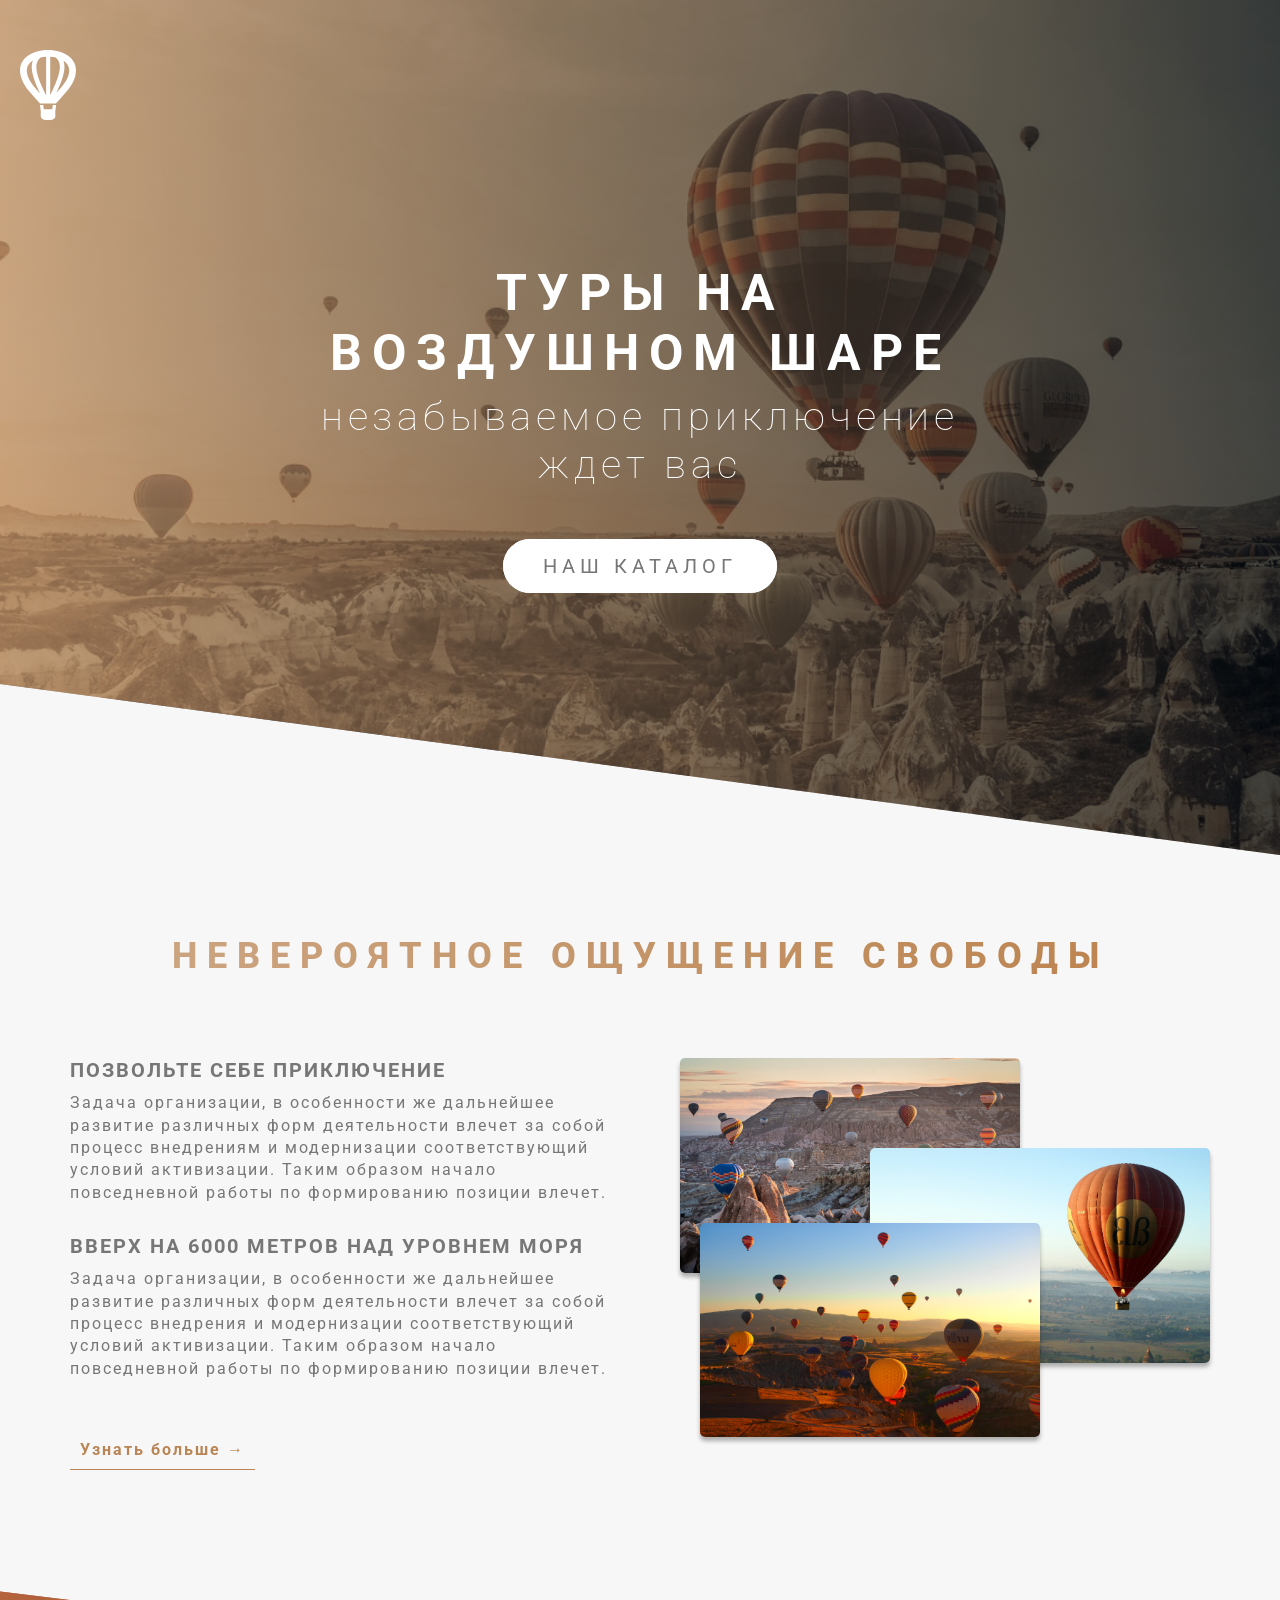
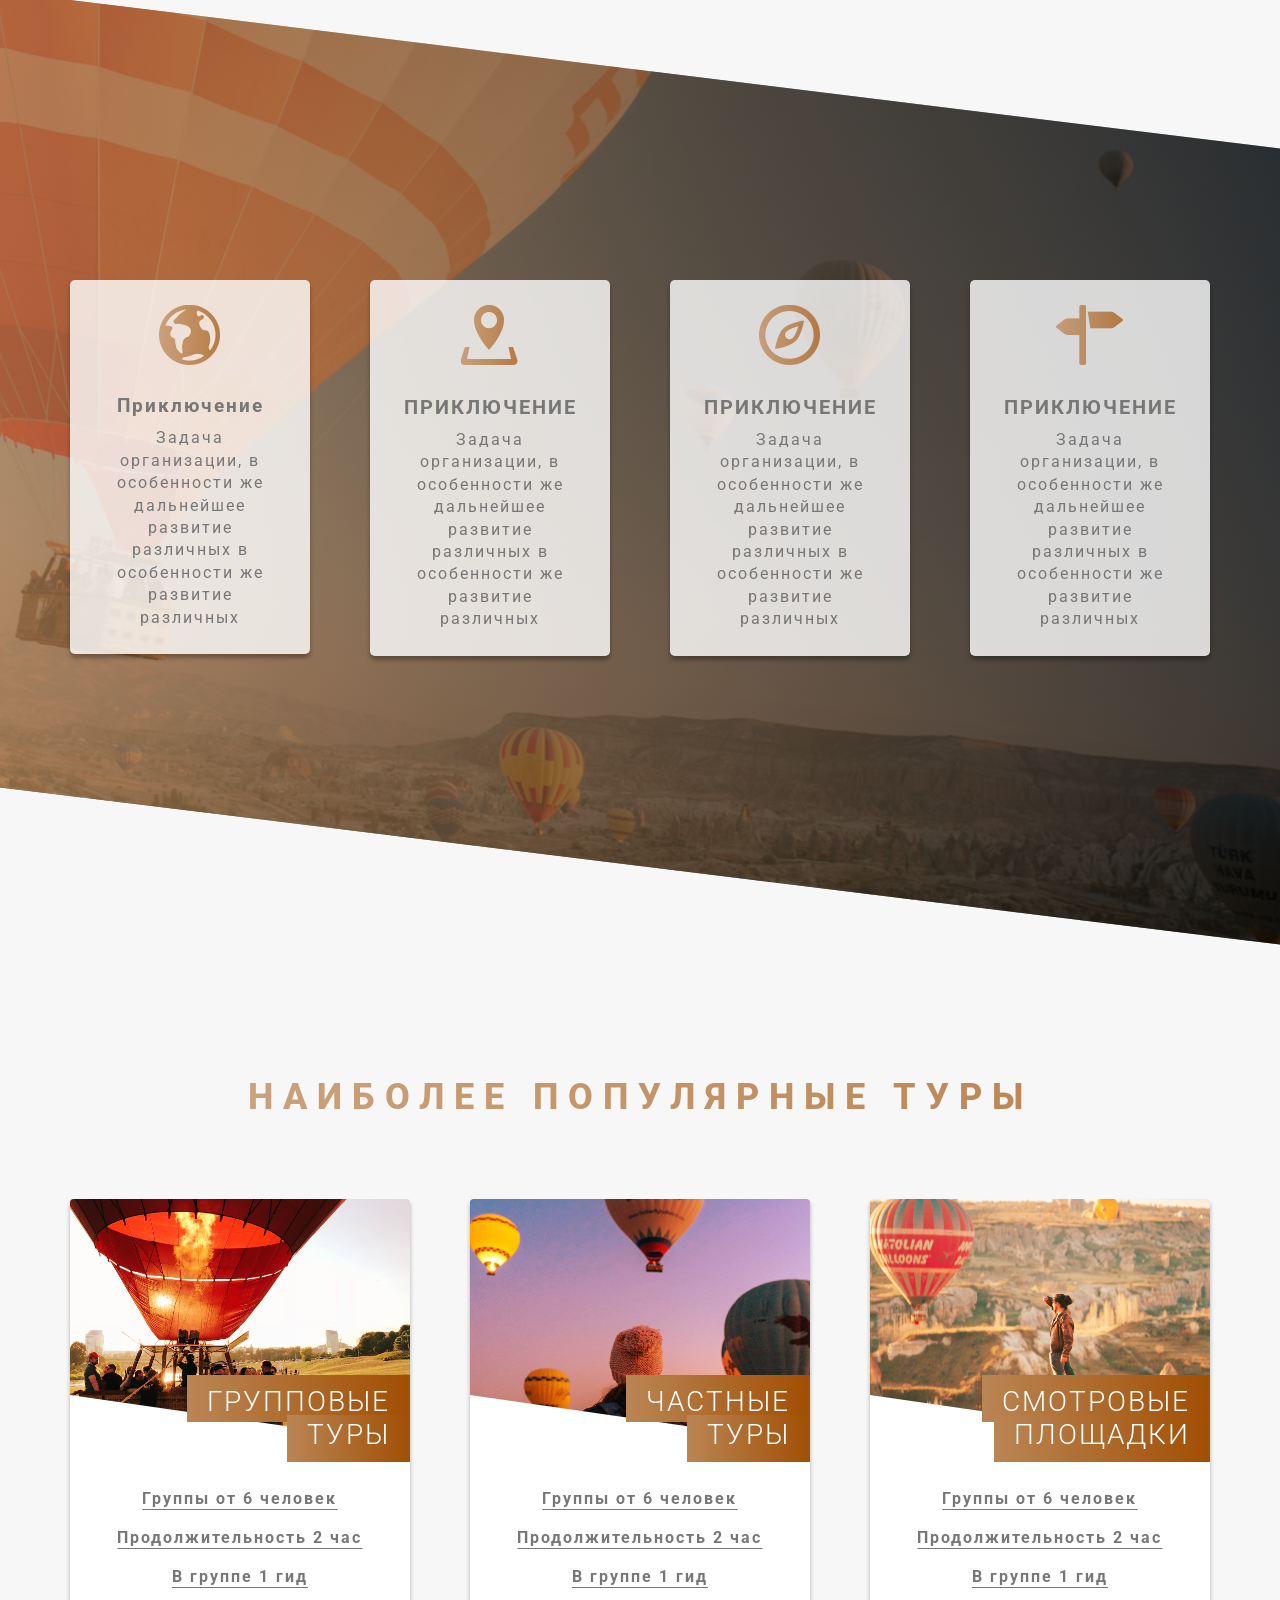
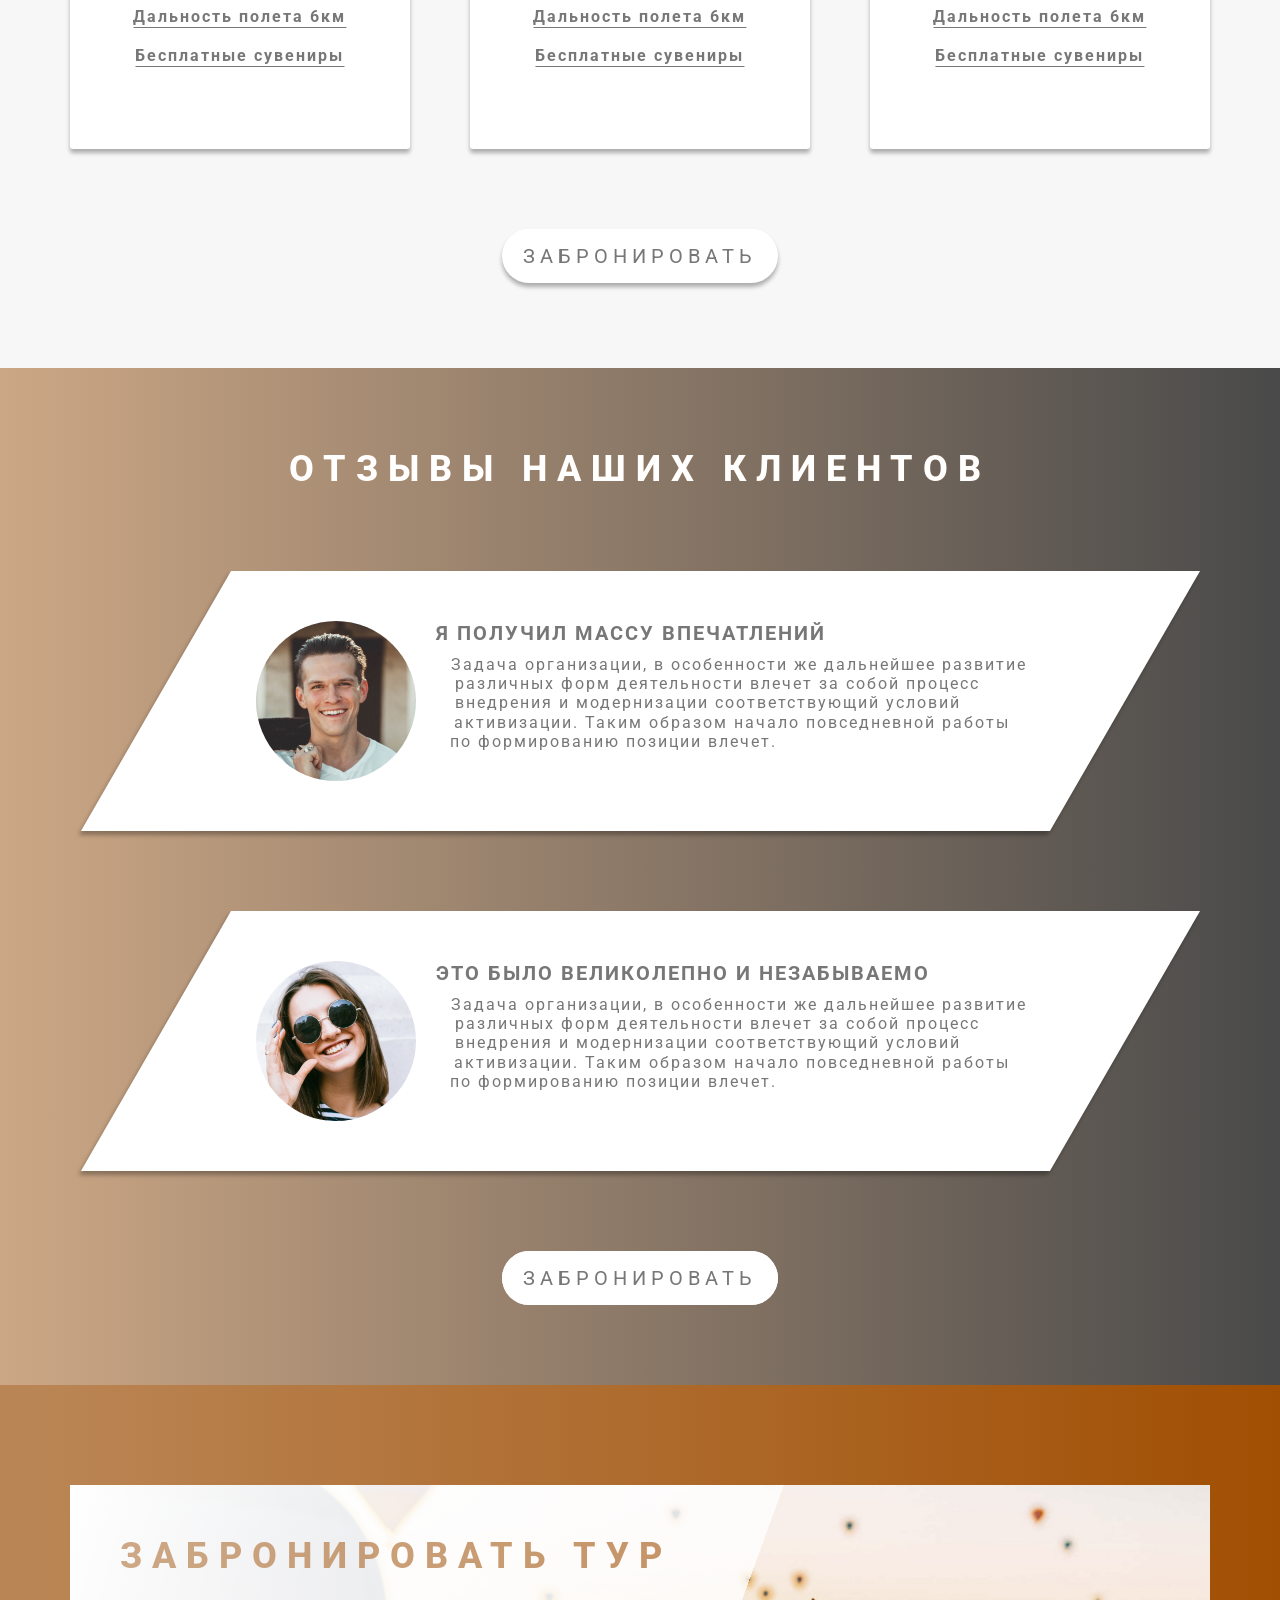
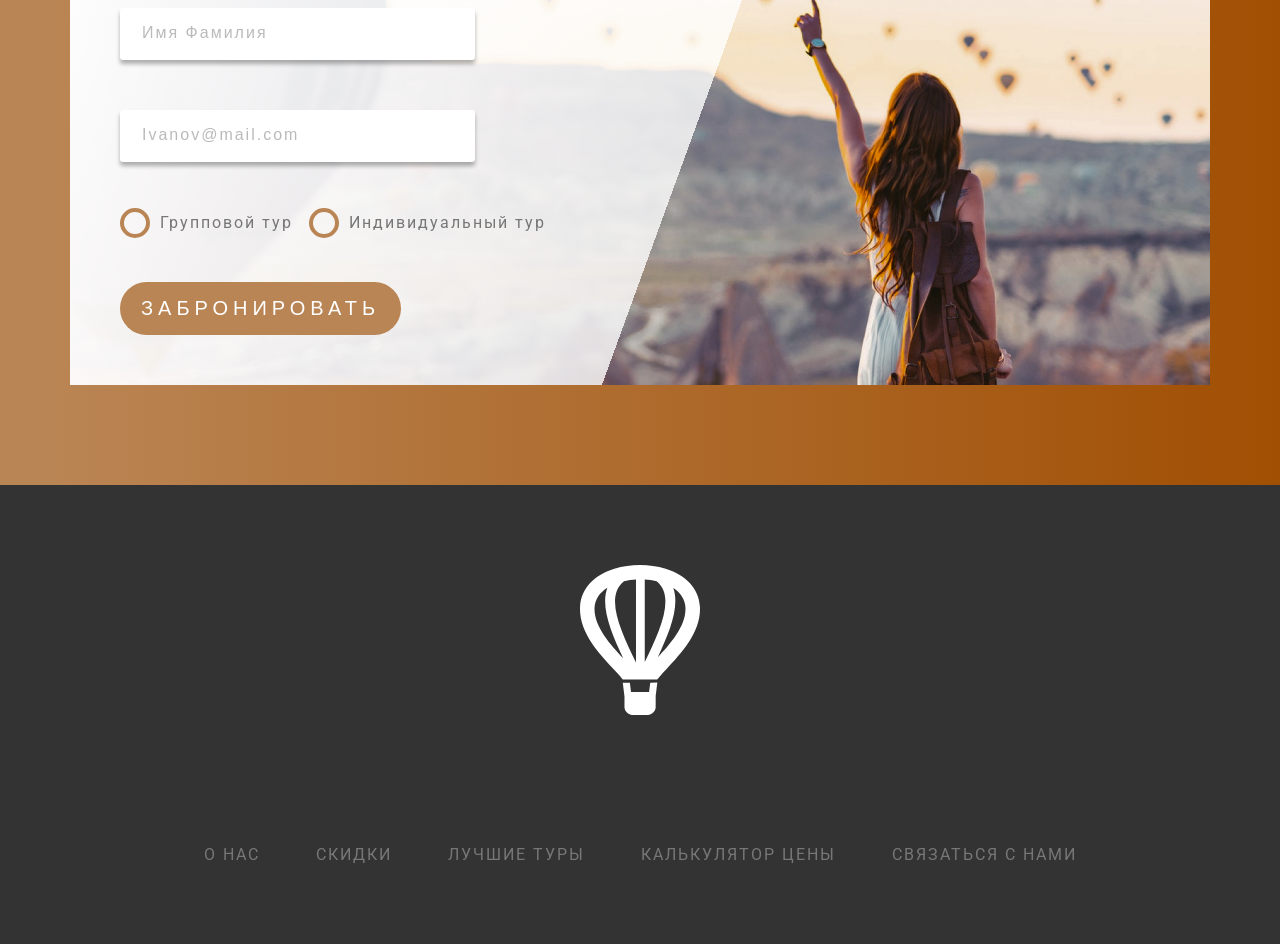
==== commit d766e078: "add footer" ====
--- a/index.html
+++ b/index.html
@@ -41,7 +41,8 @@
           <div class="col-1-of-2">
             <h3 class="title-h3 title-h3__about">Позвольте себе приключение</h3>
             <p class="paragraph mb-30">Задача организации, в особенности же дальнейшее развитие различных форм
-              деятельности влечет за собой процесс внедрениям и модернизации соответствующий условий активизации. Таким
+              деятельности влечет за собой процесс внедрениям и модернизации соответствующий условий активизации.
+              Таким
               образом начало повседневной работы по формированию позиции влечет.</p>
 
             <h3 class="title-h3 title-h3__about">Вверх на 6000 метров над уровнем моря</h3>
@@ -286,7 +287,30 @@
   </main>
   <footer class="footer">
     <div class="container">
-
+      <div class="row">
+        <a class="footer__logo" href="#">
+          <img class="footer__logo-img" src="icons/Icon-logo.svg" alt="">
+        </a>
+      </div>
+      <div class="row">
+        <ul class="footer__list">
+          <li>
+            <a href="#">О НАС</a>
+          </li>
+          <li>
+            <a href="#">СКИДКИ</a>
+          </li>
+          <li>
+            <a href="#">ЛУЧШИЕ ТУРЫ</a>
+          </li>
+          <li>
+            <a href="#">КАЛЬКУЛЯТОР ЦЕНЫ</a>
+          </li>
+          <li>
+            <a href="#">СВЯЗАТЬСЯ С НАМИ</a>
+          </li>
+        </ul>
+      </div>
     </div>
   </footer>
 </body>
--- a/css/style.min.css
+++ b/css/style.min.css
@@ -1 +1 @@
-*,*::before,*::after{margin:0;padding:0;-webkit-box-sizing:border-box;box-sizing:border-box}html{font-size:62.5%}@media screen and (max-width: 1024px){html{font-size:50%}}@media screen and (max-width: 768px){html{font-size:43.75%}}body{font-family:"Roboto",sans-serif;font-weight:400;font-size:1.6rem;letter-spacing:.2rem;line-height:1.2;color:#777;background-color:#f7f7f7}a{text-decoration:none;color:#777}ul{list-style:none}.container-fluid{max-width:126rem;margin:0 auto;padding:5rem 1rem 0;display:-webkit-box;display:-ms-flexbox;display:flex;-webkit-box-align:center;-ms-flex-align:center;align-items:center;-webkit-box-pack:justify;-ms-flex-pack:justify;justify-content:space-between}.container{max-width:116rem;margin:0 auto;padding:0 10px}.visually-hidden{position:fixed;-webkit-transform:scale(0);-ms-transform:scale(0);transform:scale(0)}[class^=col-]{float:left}[class^=col-]:not(:last-child){margin-right:6rem}.row{max-width:114rem;margin:0 auto}.row::after{content:"";display:table;clear:both}.row:not(:last-child){margin-bottom:8rem}.col-1-of-2{width:calc((100% - 6rem)/2)}.col-1-of-3{width:calc((100% - 2*6rem)/3)}.col-2-of-3{width:calc(2*(100% - 2*6rem)/3 + 6rem)}.col-1-of-4{width:calc((100% - 3*6rem)/4)}.col-2-of-4{width:calc(2*(100% - 3*6rem)/4 + 6rem)}.col-3-of-4{width:calc(3*(100% - 3*6rem)/4 + 2*6rem)}.composition{position:relative}.composition__photo{width:63%;border-radius:.5rem;-webkit-box-shadow:0 .4rem .4rem 0 rgba(0,0,0,.3);box-shadow:0 .4rem .4rem 0 rgba(0,0,0,.3);position:absolute;z-index:1;-webkit-transition:all .3s;transition:all .3s}.composition__photo:hover{-webkit-transform:scale(1.1);-ms-transform:scale(1.1);transform:scale(1.1);z-index:10}.composition__photo_n1{top:0;left:1rem}.composition__photo_n2{top:9rem;right:0}.composition__photo_n3{top:16.5rem;left:3rem}.composition:hover .composition__photo:not(:hover){-webkit-transform:scale(0.9);-ms-transform:scale(0.9);transform:scale(0.9)}.mb-10{margin-bottom:1rem}.mb-30{margin-bottom:3rem}.mb-50{margin-bottom:5rem}.mb-80{margin-bottom:8rem}.header{position:relative;height:95vh;background:-webkit-gradient(linear, left top, right top, from(rgba(186, 133, 84, 0.7)), to(rgba(0, 0, 0, 0.7))),url("../img/header/header-bg.jpg") center/cover no-repeat;background:linear-gradient(90deg, rgba(186, 133, 84, 0.7) 0%, rgba(0, 0, 0, 0.7) 100%),url("../img/header/header-bg.jpg") center/cover no-repeat;-webkit-clip-path:polygon(0 0, 100% 0, 100% 100%, 0 80%);clip-path:polygon(0 0, 100% 0, 100% 100%, 0 80%)}.header__logo{width:5.6rem;height:7rem}.header__box{position:absolute;top:50%;left:50%;-webkit-transform:translate(-50%, -50%);-ms-transform:translate(-50%, -50%);transform:translate(-50%, -50%);text-align:center}.header__title_big{display:block;font-size:5rem;letter-spacing:.2em;text-transform:uppercase;margin-bottom:1rem;-webkit-animation:leftToRight 2s ease-in-out;animation:leftToRight 2s ease-in-out}.header__title_small{display:block;font-weight:100;font-size:4rem;letter-spacing:.12em;margin-bottom:5rem;-webkit-animation:rightToLeft 2s ease-in-out;animation:rightToLeft 2s ease-in-out}.header__title_white{color:#fff}.about{padding:8rem 0 20rem}.paragraph{font-size:1.6rem;line-height:1.4;letter-spacing:.2rem;color:#777}.adventure{padding:21rem 0;background:-webkit-gradient(linear, left top, right top, from(rgba(186, 133, 84, 0.7)), to(rgba(0, 0, 0, 0.7))),url("../img/adventure/adventure-bg.jpg") center/cover no-repeat;background:linear-gradient(90deg, rgba(186, 133, 84, 0.7) 0%, rgba(0, 0, 0, 0.7) 100%),url("../img/adventure/adventure-bg.jpg") center/cover no-repeat;-webkit-transform:skewY(7deg);-ms-transform:skewY(7deg);transform:skewY(7deg)}.adventure>*{-webkit-transform:skewY(-7deg);-ms-transform:skewY(-7deg);transform:skewY(-7deg)}.tour{padding-top:21rem;padding-bottom:8.5rem}.tour__wrapper{text-align:center}.feedBack{padding:8rem 0;position:relative}.feedBack__button{text-align:center}.to-book{padding:10rem 0;background-image:-webkit-gradient(linear, left top, right top, color-stop(3.65%, #ba8554), to(#a14f03));background-image:linear-gradient(90deg, #ba8554 3.65%, #a14f03 100%)}.to-book__wrapper{padding:5rem;width:100%;min-height:500px;background:linear-gradient(110deg, rgb(255, 255, 255) 0%, rgba(255, 255, 255, 0.8) 54%, rgba(255, 255, 255, 0) 54%, rgba(255, 255, 255, 0) 100%),url("../img/to-book/to-book-bg.jpg") center/cover no-repeat}@-webkit-keyframes leftToRight{0%{opacity:0;-webkit-transform:translateX(-10rem);transform:translateX(-10rem)}80%{-webkit-transform:translateX(1rem);transform:translateX(1rem)}100%{opacity:1;-webkit-transform:translateX(0);transform:translateX(0)}}@keyframes leftToRight{0%{opacity:0;-webkit-transform:translateX(-10rem);transform:translateX(-10rem)}80%{-webkit-transform:translateX(1rem);transform:translateX(1rem)}100%{opacity:1;-webkit-transform:translateX(0);transform:translateX(0)}}@-webkit-keyframes rightToLeft{0%{opacity:0;-webkit-transform:translateX(10rem);transform:translateX(10rem)}80%{-webkit-transform:translateX(-1rem);transform:translateX(-1rem)}100%{opacity:1;-webkit-transform:translateX(0);transform:translateX(0)}}@keyframes rightToLeft{0%{opacity:0;-webkit-transform:translateX(10rem);transform:translateX(10rem)}80%{-webkit-transform:translateX(-1rem);transform:translateX(-1rem)}100%{opacity:1;-webkit-transform:translateX(0);transform:translateX(0)}}@-webkit-keyframes btnToUp{0%{opacity:0;-webkit-transform:translateY(5rem);transform:translateY(5rem)}100%{opacity:1;-webkit-transform:translateY(0);transform:translateY(0)}}@keyframes btnToUp{0%{opacity:0;-webkit-transform:translateY(5rem);transform:translateY(5rem)}100%{opacity:1;-webkit-transform:translateY(0);transform:translateY(0)}}.button{display:inline-block;color:#777;text-transform:uppercase;background-color:#fff;padding:1.5rem 2.1rem;border:none;border-radius:5rem;font-size:2rem;font-weight:400;letter-spacing:.25em;-webkit-transition:all .3s ease 0s;transition:all .3s ease 0s;position:relative}.button__header{padding:1.5rem 4rem}.button:hover{-webkit-transform:translateY(-0.4rem);-ms-transform:translateY(-0.4rem);transform:translateY(-0.4rem);-webkit-box-shadow:0 .4rem .4rem 0 rgba(0,0,0,.3);box-shadow:0 .4rem .4rem 0 rgba(0,0,0,.3)}.button:hover::after{-webkit-transform:scale(1.5, 1.7);-ms-transform:scale(1.5, 1.7);transform:scale(1.5, 1.7);opacity:0}.button::after{content:"";display:inline-block;background-color:#fff;width:100%;height:100%;border-radius:5rem;position:absolute;top:0;left:0;z-index:-1;opacity:1;-webkit-transition:all .3s;transition:all .3s}.button:active{-webkit-transform:translateY(-0.1rem);-ms-transform:translateY(-0.1rem);transform:translateY(-0.1rem);-webkit-box-shadow:0 .4rem .4rem 0 rgba(0,0,0,.1);box-shadow:0 .4rem .4rem 0 rgba(0,0,0,.1)}.button_animated{-webkit-animation:btnToUp .8s ease-out backwards;animation:btnToUp .8s ease-out backwards}.button_brown{background-color:#ba8554;color:#fff}.button_brown:hover{-webkit-transform:translateY(-0.4rem);-ms-transform:translateY(-0.4rem);transform:translateY(-0.4rem);-webkit-box-shadow:0 .4rem .4rem 0 rgba(0,0,0,.3);box-shadow:0 .4rem .4rem 0 rgba(0,0,0,.3)}.button_brown:hover::after{-webkit-transform:scale(1.5, 1.7);-ms-transform:scale(1.5, 1.7);transform:scale(1.5, 1.7);opacity:0}.button_brown::after{background-color:#ba8554}.button:active{-webkit-transform:translateY(-0.1rem);-ms-transform:translateY(-0.1rem);transform:translateY(-0.1rem);-webkit-box-shadow:0 .4rem .4rem 0 rgba(0,0,0,.1);box-shadow:0 .4rem .4rem 0 rgba(0,0,0,.1)}.btn-text{position:relative;display:inline-block;font-weight:700;font-size:1.6rem;letter-spacing:.2rem;color:#ba8554;padding:1rem;border-bottom:1px solid #ba8554;-webkit-transition:all .3s;transition:all .3s}.btn-text::before{content:"";position:absolute;top:0;left:0;z-index:-1;width:0%;height:100%;background-color:#ba8554;-webkit-transition:all .3s ease-in-out;transition:all .3s ease-in-out}.btn-text:hover{color:#fff;-webkit-box-shadow:0 .4rem .4rem 0 rgba(0,0,0,.3);box-shadow:0 .4rem .4rem 0 rgba(0,0,0,.3);-webkit-transform:translateY(-0.3rem);-ms-transform:translateY(-0.3rem);transform:translateY(-0.3rem)}.btn-text:hover::before{width:100%}.btn-text:active{-webkit-transform:translateY(0.3rem);-ms-transform:translateY(0.3rem);transform:translateY(0.3rem)}.title{position:relative;z-index:5;font-size:3.6rem;font-weight:800;letter-spacing:1rem;text-transform:uppercase;background:-webkit-gradient(linear, left top, right top, from(rgba(186, 133, 84, 0.7)), to(rgba(161, 79, 3, 0.7)));background:linear-gradient(90deg, rgba(186, 133, 84, 0.7) 0%, rgba(161, 79, 3, 0.7) 100%);-webkit-background-clip:text;color:rgba(0,0,0,0);-webkit-transition:all .3s;transition:all .3s;text-align:center;-webkit-backface-visibility:hidden;backface-visibility:hidden}.title:hover{text-shadow:0 .4rem .4rem rgba(0,0,0,.25)}.title__about,.title__tour{margin-bottom:8rem}.title_white{color:#fff}.title__to-book{text-align:left}.title-h3{font-weight:700;font-size:2rem;letter-spacing:.2rem;text-transform:uppercase;color:#777}.title-h3__about{margin-bottom:1rem}.adventure-card{background-color:rgba(255,255,255,.8);padding:2.5rem;border-radius:.5rem;text-align:center;-webkit-box-shadow:0 .4rem .4rem 0 rgba(0,0,0,.3);box-shadow:0 .4rem .4rem 0 rgba(0,0,0,.3);-webkit-transition:-webkit-transform .3s;transition:-webkit-transform .3s;transition:transform .3s;transition:transform .3s, -webkit-transform .3s}.adventure-card:hover{-webkit-transform:translateY(-2rem) scale(1.03);-ms-transform:translateY(-2rem) scale(1.03);transform:translateY(-2rem) scale(1.03)}.adventure-card__icon{display:inline-block;font-size:6rem;margin-bottom:3rem;background:-webkit-gradient(linear, left top, right top, from(rgba(186, 133, 84, 0.7)), to(rgba(161, 79, 3, 0.7)));background:linear-gradient(90deg, rgba(186, 133, 84, 0.7) 0%, rgba(161, 79, 3, 0.7) 100%);-webkit-background-clip:text;color:rgba(0,0,0,0)}.tour-card{min-height:50rem;-webkit-perspective:150rem;perspective:150rem;-moz-perspective:150rem;position:relative;padding:0 5rem 55rem}.tour-card__side{border-radius:.3rem;-webkit-box-shadow:0 .4rem .4rem 0 rgba(0,0,0,.3);box-shadow:0 .4rem .4rem 0 rgba(0,0,0,.3);position:absolute;top:0;left:0;width:100%;height:100%;-webkit-transition:all .5s ease-out;transition:all .5s ease-out;-webkit-backface-visibility:hidden;backface-visibility:hidden;overflow:hidden}.tour-card__side_front{background-color:#fff}.tour-card__side_back{background-image:linear-gradient(120deg, rgba(186, 133, 84, 0.7) 0%, rgba(161, 79, 3, 0.7) 100%);-webkit-transform:rotateY(180deg);transform:rotateY(180deg)}.tour-card:hover .tour-card__side_front{-webkit-transform:rotateY(-180deg);transform:rotateY(-180deg)}.tour-card:hover .tour-card__side_back{-webkit-transform:rotateY(0);transform:rotateY(0)}.tour-card__img{background-blend-mode:hard-light;height:24.5rem;border-radius:.3rem;-webkit-clip-path:polygon(0 0, 100% 0, 100% 100%, 0 80%);clip-path:polygon(0 0, 100% 0, 100% 100%, 0 80%);margin-bottom:4.5rem}.tour-card__img_bg-1{background:#ba8554 url("../img/tour/card-1.jpg") center/cover no-repeat}.tour-card__img_bg-2{background:#ba8554 url("../img/tour/card-2.jpg") center/cover no-repeat}.tour-card__img_bg-3{background:#ba8554 url("../img/tour/card-3.jpg") center/cover no-repeat}.tour-card__title{font-weight:300;font-size:2.8rem;text-align:right;color:#fff;text-transform:uppercase;position:absolute;top:17.6rem;right:0}.tour-card__span{display:block;padding:1rem 2rem .3rem;background-image:-webkit-gradient(linear, left top, right top, from(#ba8554), to(#a14f03));background-image:linear-gradient(90deg, #ba8554 0%, #a14f03 100%)}.tour-card__span_2{position:absolute;top:4rem;right:0;padding-top:.3rem;padding-bottom:1rem}.tour-card__descr{text-align:center}.tour-card__item{font-weight:700;text-decoration:underline;text-underline-position:under}.tour-card__item:not(:last-child){margin-bottom:2rem}.tour-card__content{position:absolute;top:50%;left:50%;-webkit-transform:translate(-50%, -50%);-ms-transform:translate(-50%, -50%);transform:translate(-50%, -50%);text-align:center}.tour-card__subtitle{font-weight:300;letter-spacing:.2rem;color:#fff;margin-bottom:8.7rem;text-transform:uppercase}.tour-card__price{font-weight:500;font-size:6rem;letter-spacing:.2rem;color:#fff;margin-bottom:8.7rem}.tour-card__button{-webkit-box-shadow:0 .4rem .4rem 0 rgba(0,0,0,.3);box-shadow:0 .4rem .4rem 0 rgba(0,0,0,.3)}.card-feedBack{width:85%;padding:5rem 10rem 8rem;background-color:#fff;-webkit-box-shadow:0 .4rem .4rem 0 rgba(0,0,0,.3);box-shadow:0 .4rem .4rem 0 rgba(0,0,0,.3);margin:0 auto;-webkit-transform:skewX(330deg);-ms-transform:skewX(330deg);transform:skewX(330deg)}.card-feedBack>*{-webkit-transform:skewX(-330deg);-ms-transform:skewX(-330deg);transform:skewX(-330deg)}.card-feedBack__img{overflow:hidden;border-radius:50%;float:left;shape-outside:circle(50%);width:16rem;height:16rem;margin-right:4rem;position:relative}.card-feedBack__img img{-webkit-transition:all .3s;transition:all .3s;-webkit-transform:scale(1.2);-ms-transform:scale(1.2);transform:scale(1.2);height:100%;width:100%}.card-feedBack__name{position:absolute;top:50%;left:50%;-webkit-transform:translate(-50%, -20%);-ms-transform:translate(-50%, -20%);transform:translate(-50%, -20%);opacity:0;text-align:center;font-size:2.4rem;color:#fff;text-transform:uppercase;-webkit-transition:all .3s;transition:all .3s}.card-feedBack:hover .card-feedBack__name{-webkit-transform:translate(-50%, -50%);-ms-transform:translate(-50%, -50%);transform:translate(-50%, -50%);opacity:1}.card-feedBack:hover img{-webkit-transform:scale(1);-ms-transform:scale(1);transform:scale(1);-webkit-filter:blur(0.3rem) brightness(60%);filter:blur(0.3rem) brightness(60%)}.video{position:absolute;top:0;left:0;width:100%;height:100%;-o-object-fit:cover;object-fit:cover;z-index:-2}.video-bg{position:absolute;top:0;left:0;width:100%;height:100%;z-index:-1;background:-webkit-gradient(linear, left top, right top, from(rgba(186, 133, 84, 0.7)), to(rgba(0, 0, 0, 0.7)));background:linear-gradient(90deg, rgba(186, 133, 84, 0.7), rgba(0, 0, 0, 0.7))}.form__group:not(:last-child){margin-bottom:2rem}.form__group:nth-child(3){margin-bottom:5rem}.form__input{display:block;padding:1.6rem 2.2rem;max-width:35.5rem;width:100%;background-color:#fff;font-size:1.6rem;color:#000;letter-spacing:.2rem;font-weight:400;border:none;border-radius:.3rem;border-bottom:.2rem solid rgba(0,0,0,0);-webkit-box-shadow:0 .4rem .4rem 0 rgba(0,0,0,.3);box-shadow:0 .4rem .4rem 0 rgba(0,0,0,.3);margin-bottom:1.1rem}.form__input::-webkit-input-placeholder{font-size:1.6rem;color:#777;letter-spacing:.2rem;font-weight:400;opacity:.5}.form__input::-moz-placeholder{font-size:1.6rem;color:#777;letter-spacing:.2rem;font-weight:400;opacity:.5}.form__input:-ms-input-placeholder{font-size:1.6rem;color:#777;letter-spacing:.2rem;font-weight:400;opacity:.5}.form__input::-ms-input-placeholder{font-size:1.6rem;color:#777;letter-spacing:.2rem;font-weight:400;opacity:.5}.form__input::placeholder{font-size:1.6rem;color:#777;letter-spacing:.2rem;font-weight:400;opacity:.5}.form__input:focus{outline:none;border-bottom:.2rem solid #66d763}.form__input:focus:invalid{border-bottom:.2rem solid #d76363}.form__label{display:block;font-size:1.6rem;color:#777;letter-spacing:.2rem;font-weight:400;-webkit-transition:all .2s;transition:all .2s;margin-left:1.5rem}.form__input:-moz-placeholder-shown+.form__label{opacity:0;visibility:hidden;transform:translateY(-2rem)}.form__input:-ms-input-placeholder+.form__label{opacity:0;visibility:hidden;-ms-transform:translateY(-2rem);transform:translateY(-2rem)}.form__input:placeholder-shown+.form__label{opacity:0;visibility:hidden;-webkit-transform:translateY(-2rem);-ms-transform:translateY(-2rem);transform:translateY(-2rem)}.form__input-radio{display:none}.form__input-label{cursor:pointer;position:relative;padding-left:4rem;font-size:1.6rem;color:#777;letter-spacing:.2rem;font-weight:400}.form__input-label:not(:last-child){margin-right:1rem}.form__button-radio{display:inline-block;width:3rem;height:3rem;border:.4rem solid #ba8554;border-radius:50%;position:absolute;top:-0.5rem;left:0}.form__button-radio::after{content:"";display:block;width:1.4rem;height:1.4rem;border-radius:50%;background-color:#ba8554;position:absolute;top:50%;left:50%;-webkit-transform:translate(-50%, -50%);-ms-transform:translate(-50%, -50%);transform:translate(-50%, -50%);opacity:0}.form__input-radio:checked+.form__input-label .form__button-radio::after{opacity:1}+*,*::before,*::after{margin:0;padding:0;-webkit-box-sizing:border-box;box-sizing:border-box}html{font-size:62.5%}@media screen and (max-width: 1024px){html{font-size:50%}}@media screen and (max-width: 768px){html{font-size:43.75%}}body{font-family:"Roboto",sans-serif;font-weight:400;font-size:1.6rem;letter-spacing:.2rem;line-height:1.2;color:#777;background-color:#f7f7f7}a{text-decoration:none;color:#777}ul{list-style:none}.container-fluid{max-width:126rem;margin:0 auto;padding:5rem 1rem 0;display:-webkit-box;display:-ms-flexbox;display:flex;-webkit-box-align:center;-ms-flex-align:center;align-items:center;-webkit-box-pack:justify;-ms-flex-pack:justify;justify-content:space-between}.container{max-width:116rem;margin:0 auto;padding:0 10px}.visually-hidden{position:fixed;-webkit-transform:scale(0);-ms-transform:scale(0);transform:scale(0)}[class^=col-]{float:left}[class^=col-]:not(:last-child){margin-right:6rem}.row{max-width:114rem;margin:0 auto}.row::after{content:"";display:table;clear:both}.row:not(:last-child){margin-bottom:8rem}.col-1-of-2{width:calc((100% - 6rem)/2)}.col-1-of-3{width:calc((100% - 2*6rem)/3)}.col-2-of-3{width:calc(2*(100% - 2*6rem)/3 + 6rem)}.col-1-of-4{width:calc((100% - 3*6rem)/4)}.col-2-of-4{width:calc(2*(100% - 3*6rem)/4 + 6rem)}.col-3-of-4{width:calc(3*(100% - 3*6rem)/4 + 2*6rem)}.composition{position:relative}.composition__photo{width:63%;border-radius:.5rem;-webkit-box-shadow:0 .4rem .4rem 0 rgba(0,0,0,.3);box-shadow:0 .4rem .4rem 0 rgba(0,0,0,.3);position:absolute;z-index:1;-webkit-transition:all .3s;transition:all .3s}.composition__photo:hover{-webkit-transform:scale(1.1);-ms-transform:scale(1.1);transform:scale(1.1);z-index:10}.composition__photo_n1{top:0;left:1rem}.composition__photo_n2{top:9rem;right:0}.composition__photo_n3{top:16.5rem;left:3rem}.composition:hover .composition__photo:not(:hover){-webkit-transform:scale(0.9);-ms-transform:scale(0.9);transform:scale(0.9)}.mb-10{margin-bottom:1rem}.mb-30{margin-bottom:3rem}.mb-50{margin-bottom:5rem}.mb-80{margin-bottom:8rem}.header{position:relative;height:95vh;background:-webkit-gradient(linear, left top, right top, from(rgba(186, 133, 84, 0.7)), to(rgba(0, 0, 0, 0.7))),url("../img/header/header-bg.jpg") center/cover no-repeat;background:linear-gradient(90deg, rgba(186, 133, 84, 0.7) 0%, rgba(0, 0, 0, 0.7) 100%),url("../img/header/header-bg.jpg") center/cover no-repeat;-webkit-clip-path:polygon(0 0, 100% 0, 100% 100%, 0 80%);clip-path:polygon(0 0, 100% 0, 100% 100%, 0 80%)}.header__logo{width:5.6rem;height:7rem}.header__box{position:absolute;top:50%;left:50%;-webkit-transform:translate(-50%, -50%);-ms-transform:translate(-50%, -50%);transform:translate(-50%, -50%);text-align:center}.header__title_big{display:block;font-size:5rem;letter-spacing:.2em;text-transform:uppercase;margin-bottom:1rem;-webkit-animation:leftToRight 2s ease-in-out;animation:leftToRight 2s ease-in-out}.header__title_small{display:block;font-weight:100;font-size:4rem;letter-spacing:.12em;margin-bottom:5rem;-webkit-animation:rightToLeft 2s ease-in-out;animation:rightToLeft 2s ease-in-out}.header__title_white{color:#fff}.about{padding:8rem 0 20rem}.paragraph{font-size:1.6rem;line-height:1.4;letter-spacing:.2rem;color:#777}.adventure{padding:21rem 0;background:-webkit-gradient(linear, left top, right top, from(rgba(186, 133, 84, 0.7)), to(rgba(0, 0, 0, 0.7))),url("../img/adventure/adventure-bg.jpg") center/cover no-repeat;background:linear-gradient(90deg, rgba(186, 133, 84, 0.7) 0%, rgba(0, 0, 0, 0.7) 100%),url("../img/adventure/adventure-bg.jpg") center/cover no-repeat;-webkit-transform:skewY(7deg);-ms-transform:skewY(7deg);transform:skewY(7deg)}.adventure>*{-webkit-transform:skewY(-7deg);-ms-transform:skewY(-7deg);transform:skewY(-7deg)}.tour{padding-top:21rem;padding-bottom:8.5rem}.tour__wrapper{text-align:center}.feedBack{padding:8rem 0;position:relative}.feedBack__button{text-align:center}.to-book{padding:10rem 0;background-image:-webkit-gradient(linear, left top, right top, color-stop(3.65%, #ba8554), to(#a14f03));background-image:linear-gradient(90deg, #ba8554 3.65%, #a14f03 100%)}.to-book__wrapper{padding:5rem;width:100%;min-height:500px;background:linear-gradient(110deg, rgb(255, 255, 255) 0%, rgba(255, 255, 255, 0.8) 54%, rgba(255, 255, 255, 0) 54%, rgba(255, 255, 255, 0) 100%),url("../img/to-book/to-book-bg.jpg") center/cover no-repeat}.footer{background-color:#333;padding:8rem 0}.footer__logo-img{display:block;margin:0 auto;width:12rem;margin-bottom:5rem}.footer__list{text-align:center}.footer__list li{display:inline-block}.footer__list li:not(:last-child){margin-right:5rem}.footer__list a{display:inline-block;-webkit-transition:all .3s;transition:all .3s;font-size:1.6rem;color:#777;letter-spacing:.2rem;font-weight:400}.footer__list a:hover{color:#ba8554;-webkit-transform:rotate(5deg) scale(1.1);-ms-transform:rotate(5deg) scale(1.1);transform:rotate(5deg) scale(1.1)}.footer__list a:active{-webkit-transform:scale(0.8);-ms-transform:scale(0.8);transform:scale(0.8)}@-webkit-keyframes leftToRight{0%{opacity:0;-webkit-transform:translateX(-10rem);transform:translateX(-10rem)}80%{-webkit-transform:translateX(1rem);transform:translateX(1rem)}100%{opacity:1;-webkit-transform:translateX(0);transform:translateX(0)}}@keyframes leftToRight{0%{opacity:0;-webkit-transform:translateX(-10rem);transform:translateX(-10rem)}80%{-webkit-transform:translateX(1rem);transform:translateX(1rem)}100%{opacity:1;-webkit-transform:translateX(0);transform:translateX(0)}}@-webkit-keyframes rightToLeft{0%{opacity:0;-webkit-transform:translateX(10rem);transform:translateX(10rem)}80%{-webkit-transform:translateX(-1rem);transform:translateX(-1rem)}100%{opacity:1;-webkit-transform:translateX(0);transform:translateX(0)}}@keyframes rightToLeft{0%{opacity:0;-webkit-transform:translateX(10rem);transform:translateX(10rem)}80%{-webkit-transform:translateX(-1rem);transform:translateX(-1rem)}100%{opacity:1;-webkit-transform:translateX(0);transform:translateX(0)}}@-webkit-keyframes btnToUp{0%{opacity:0;-webkit-transform:translateY(5rem);transform:translateY(5rem)}100%{opacity:1;-webkit-transform:translateY(0);transform:translateY(0)}}@keyframes btnToUp{0%{opacity:0;-webkit-transform:translateY(5rem);transform:translateY(5rem)}100%{opacity:1;-webkit-transform:translateY(0);transform:translateY(0)}}.button{display:inline-block;color:#777;text-transform:uppercase;background-color:#fff;padding:1.5rem 2.1rem;border:none;border-radius:5rem;font-size:2rem;font-weight:400;letter-spacing:.25em;-webkit-transition:all .3s ease 0s;transition:all .3s ease 0s;position:relative}.button__header{padding:1.5rem 4rem}.button:hover{-webkit-transform:translateY(-0.4rem);-ms-transform:translateY(-0.4rem);transform:translateY(-0.4rem);-webkit-box-shadow:0 .4rem .4rem 0 rgba(0,0,0,.3);box-shadow:0 .4rem .4rem 0 rgba(0,0,0,.3)}.button:hover::after{-webkit-transform:scale(1.5, 1.7);-ms-transform:scale(1.5, 1.7);transform:scale(1.5, 1.7);opacity:0}.button::after{content:"";display:inline-block;background-color:#fff;width:100%;height:100%;border-radius:5rem;position:absolute;top:0;left:0;z-index:-1;opacity:1;-webkit-transition:all .3s;transition:all .3s}.button:active{-webkit-transform:translateY(-0.1rem);-ms-transform:translateY(-0.1rem);transform:translateY(-0.1rem);-webkit-box-shadow:0 .4rem .4rem 0 rgba(0,0,0,.1);box-shadow:0 .4rem .4rem 0 rgba(0,0,0,.1)}.button_animated{-webkit-animation:btnToUp .8s ease-out backwards;animation:btnToUp .8s ease-out backwards}.button_brown{background-color:#ba8554;color:#fff}.button_brown:hover{-webkit-transform:translateY(-0.4rem);-ms-transform:translateY(-0.4rem);transform:translateY(-0.4rem);-webkit-box-shadow:0 .4rem .4rem 0 rgba(0,0,0,.3);box-shadow:0 .4rem .4rem 0 rgba(0,0,0,.3)}.button_brown:hover::after{-webkit-transform:scale(1.5, 1.7);-ms-transform:scale(1.5, 1.7);transform:scale(1.5, 1.7);opacity:0}.button_brown::after{background-color:#ba8554}.button:active{-webkit-transform:translateY(-0.1rem);-ms-transform:translateY(-0.1rem);transform:translateY(-0.1rem);-webkit-box-shadow:0 .4rem .4rem 0 rgba(0,0,0,.1);box-shadow:0 .4rem .4rem 0 rgba(0,0,0,.1)}.btn-text{position:relative;display:inline-block;font-weight:700;font-size:1.6rem;letter-spacing:.2rem;color:#ba8554;padding:1rem;border-bottom:1px solid #ba8554;-webkit-transition:all .3s;transition:all .3s}.btn-text::before{content:"";position:absolute;top:0;left:0;z-index:-1;width:0%;height:100%;background-color:#ba8554;-webkit-transition:all .3s ease-in-out;transition:all .3s ease-in-out}.btn-text:hover{color:#fff;-webkit-box-shadow:0 .4rem .4rem 0 rgba(0,0,0,.3);box-shadow:0 .4rem .4rem 0 rgba(0,0,0,.3);-webkit-transform:translateY(-0.3rem);-ms-transform:translateY(-0.3rem);transform:translateY(-0.3rem)}.btn-text:hover::before{width:100%}.btn-text:active{-webkit-transform:translateY(0.3rem);-ms-transform:translateY(0.3rem);transform:translateY(0.3rem)}.title{position:relative;z-index:5;font-size:3.6rem;font-weight:800;letter-spacing:1rem;text-transform:uppercase;background:-webkit-gradient(linear, left top, right top, from(rgba(186, 133, 84, 0.7)), to(rgba(161, 79, 3, 0.7)));background:linear-gradient(90deg, rgba(186, 133, 84, 0.7) 0%, rgba(161, 79, 3, 0.7) 100%);-webkit-background-clip:text;color:rgba(0,0,0,0);-webkit-transition:all .3s;transition:all .3s;text-align:center;-webkit-backface-visibility:hidden;backface-visibility:hidden}.title:hover{text-shadow:0 .4rem .4rem rgba(0,0,0,.25)}.title__about,.title__tour{margin-bottom:8rem}.title_white{color:#fff}.title__to-book{text-align:left}.title-h3{font-weight:700;font-size:2rem;letter-spacing:.2rem;text-transform:uppercase;color:#777}.title-h3__about{margin-bottom:1rem}.adventure-card{background-color:rgba(255,255,255,.8);padding:2.5rem;border-radius:.5rem;text-align:center;-webkit-box-shadow:0 .4rem .4rem 0 rgba(0,0,0,.3);box-shadow:0 .4rem .4rem 0 rgba(0,0,0,.3);-webkit-transition:-webkit-transform .3s;transition:-webkit-transform .3s;transition:transform .3s;transition:transform .3s, -webkit-transform .3s}.adventure-card:hover{-webkit-transform:translateY(-2rem) scale(1.03);-ms-transform:translateY(-2rem) scale(1.03);transform:translateY(-2rem) scale(1.03)}.adventure-card__icon{display:inline-block;font-size:6rem;margin-bottom:3rem;background:-webkit-gradient(linear, left top, right top, from(rgba(186, 133, 84, 0.7)), to(rgba(161, 79, 3, 0.7)));background:linear-gradient(90deg, rgba(186, 133, 84, 0.7) 0%, rgba(161, 79, 3, 0.7) 100%);-webkit-background-clip:text;color:rgba(0,0,0,0)}.tour-card{min-height:50rem;-webkit-perspective:150rem;perspective:150rem;-moz-perspective:150rem;position:relative;padding:0 5rem 55rem}.tour-card__side{border-radius:.3rem;-webkit-box-shadow:0 .4rem .4rem 0 rgba(0,0,0,.3);box-shadow:0 .4rem .4rem 0 rgba(0,0,0,.3);position:absolute;top:0;left:0;width:100%;height:100%;-webkit-transition:all .5s ease-out;transition:all .5s ease-out;-webkit-backface-visibility:hidden;backface-visibility:hidden;overflow:hidden}.tour-card__side_front{background-color:#fff}.tour-card__side_back{background-image:linear-gradient(120deg, rgba(186, 133, 84, 0.7) 0%, rgba(161, 79, 3, 0.7) 100%);-webkit-transform:rotateY(180deg);transform:rotateY(180deg)}.tour-card:hover .tour-card__side_front{-webkit-transform:rotateY(-180deg);transform:rotateY(-180deg)}.tour-card:hover .tour-card__side_back{-webkit-transform:rotateY(0);transform:rotateY(0)}.tour-card__img{background-blend-mode:hard-light;height:24.5rem;border-radius:.3rem;-webkit-clip-path:polygon(0 0, 100% 0, 100% 100%, 0 80%);clip-path:polygon(0 0, 100% 0, 100% 100%, 0 80%);margin-bottom:4.5rem}.tour-card__img_bg-1{background:#ba8554 url("../img/tour/card-1.jpg") center/cover no-repeat}.tour-card__img_bg-2{background:#ba8554 url("../img/tour/card-2.jpg") center/cover no-repeat}.tour-card__img_bg-3{background:#ba8554 url("../img/tour/card-3.jpg") center/cover no-repeat}.tour-card__title{font-weight:300;font-size:2.8rem;text-align:right;color:#fff;text-transform:uppercase;position:absolute;top:17.6rem;right:0}.tour-card__span{display:block;padding:1rem 2rem .3rem;background-image:-webkit-gradient(linear, left top, right top, from(#ba8554), to(#a14f03));background-image:linear-gradient(90deg, #ba8554 0%, #a14f03 100%)}.tour-card__span_2{position:absolute;top:4rem;right:0;padding-top:.3rem;padding-bottom:1rem}.tour-card__descr{text-align:center}.tour-card__item{font-weight:700;text-decoration:underline;text-underline-position:under}.tour-card__item:not(:last-child){margin-bottom:2rem}.tour-card__content{position:absolute;top:50%;left:50%;-webkit-transform:translate(-50%, -50%);-ms-transform:translate(-50%, -50%);transform:translate(-50%, -50%);text-align:center}.tour-card__subtitle{font-weight:300;letter-spacing:.2rem;color:#fff;margin-bottom:8.7rem;text-transform:uppercase}.tour-card__price{font-weight:500;font-size:6rem;letter-spacing:.2rem;color:#fff;margin-bottom:8.7rem}.tour-card__button{-webkit-box-shadow:0 .4rem .4rem 0 rgba(0,0,0,.3);box-shadow:0 .4rem .4rem 0 rgba(0,0,0,.3)}.card-feedBack{width:85%;padding:5rem 10rem 8rem;background-color:#fff;-webkit-box-shadow:0 .4rem .4rem 0 rgba(0,0,0,.3);box-shadow:0 .4rem .4rem 0 rgba(0,0,0,.3);margin:0 auto;-webkit-transform:skewX(330deg);-ms-transform:skewX(330deg);transform:skewX(330deg)}.card-feedBack>*{-webkit-transform:skewX(-330deg);-ms-transform:skewX(-330deg);transform:skewX(-330deg)}.card-feedBack__img{overflow:hidden;border-radius:50%;float:left;shape-outside:circle(50%);width:16rem;height:16rem;margin-right:4rem;position:relative}.card-feedBack__img img{-webkit-transition:all .3s;transition:all .3s;-webkit-transform:scale(1.2);-ms-transform:scale(1.2);transform:scale(1.2);height:100%;width:100%}.card-feedBack__name{position:absolute;top:50%;left:50%;-webkit-transform:translate(-50%, -20%);-ms-transform:translate(-50%, -20%);transform:translate(-50%, -20%);opacity:0;text-align:center;font-size:2.4rem;color:#fff;text-transform:uppercase;-webkit-transition:all .3s;transition:all .3s}.card-feedBack:hover .card-feedBack__name{-webkit-transform:translate(-50%, -50%);-ms-transform:translate(-50%, -50%);transform:translate(-50%, -50%);opacity:1}.card-feedBack:hover img{-webkit-transform:scale(1);-ms-transform:scale(1);transform:scale(1);-webkit-filter:blur(0.3rem) brightness(60%);filter:blur(0.3rem) brightness(60%)}.video{position:absolute;top:0;left:0;width:100%;height:100%;-o-object-fit:cover;object-fit:cover;z-index:-2}.video-bg{position:absolute;top:0;left:0;width:100%;height:100%;z-index:-1;background:-webkit-gradient(linear, left top, right top, from(rgba(186, 133, 84, 0.7)), to(rgba(0, 0, 0, 0.7)));background:linear-gradient(90deg, rgba(186, 133, 84, 0.7), rgba(0, 0, 0, 0.7))}.form__group:not(:last-child){margin-bottom:2rem}.form__group:nth-child(3){margin-bottom:5rem}.form__input{display:block;padding:1.6rem 2.2rem;max-width:35.5rem;width:100%;background-color:#fff;font-size:1.6rem;color:#000;letter-spacing:.2rem;font-weight:400;border:none;border-radius:.3rem;border-bottom:.2rem solid rgba(0,0,0,0);-webkit-box-shadow:0 .4rem .4rem 0 rgba(0,0,0,.3);box-shadow:0 .4rem .4rem 0 rgba(0,0,0,.3);margin-bottom:1.1rem}.form__input::-webkit-input-placeholder{font-size:1.6rem;color:#777;letter-spacing:.2rem;font-weight:400;opacity:.5}.form__input::-moz-placeholder{font-size:1.6rem;color:#777;letter-spacing:.2rem;font-weight:400;opacity:.5}.form__input:-ms-input-placeholder{font-size:1.6rem;color:#777;letter-spacing:.2rem;font-weight:400;opacity:.5}.form__input::-ms-input-placeholder{font-size:1.6rem;color:#777;letter-spacing:.2rem;font-weight:400;opacity:.5}.form__input::placeholder{font-size:1.6rem;color:#777;letter-spacing:.2rem;font-weight:400;opacity:.5}.form__input:focus{outline:none;border-bottom:.2rem solid #66d763}.form__input:focus:invalid{border-bottom:.2rem solid #d76363}.form__label{display:block;font-size:1.6rem;color:#777;letter-spacing:.2rem;font-weight:400;-webkit-transition:all .2s;transition:all .2s;margin-left:1.5rem}.form__input:-moz-placeholder-shown+.form__label{opacity:0;visibility:hidden;transform:translateY(-2rem)}.form__input:-ms-input-placeholder+.form__label{opacity:0;visibility:hidden;-ms-transform:translateY(-2rem);transform:translateY(-2rem)}.form__input:placeholder-shown+.form__label{opacity:0;visibility:hidden;-webkit-transform:translateY(-2rem);-ms-transform:translateY(-2rem);transform:translateY(-2rem)}.form__input-radio{display:none}.form__input-label{cursor:pointer;position:relative;padding-left:4rem;font-size:1.6rem;color:#777;letter-spacing:.2rem;font-weight:400}.form__input-label:not(:last-child){margin-right:1rem}.form__button-radio{display:inline-block;width:3rem;height:3rem;border:.4rem solid #ba8554;border-radius:50%;position:absolute;top:-0.5rem;left:0}.form__button-radio::after{content:"";display:block;width:1.4rem;height:1.4rem;border-radius:50%;background-color:#ba8554;position:absolute;top:50%;left:50%;-webkit-transform:translate(-50%, -50%);-ms-transform:translate(-50%, -50%);transform:translate(-50%, -50%);opacity:0}.form__input-radio:checked+.form__input-label .form__button-radio::after{opacity:1}
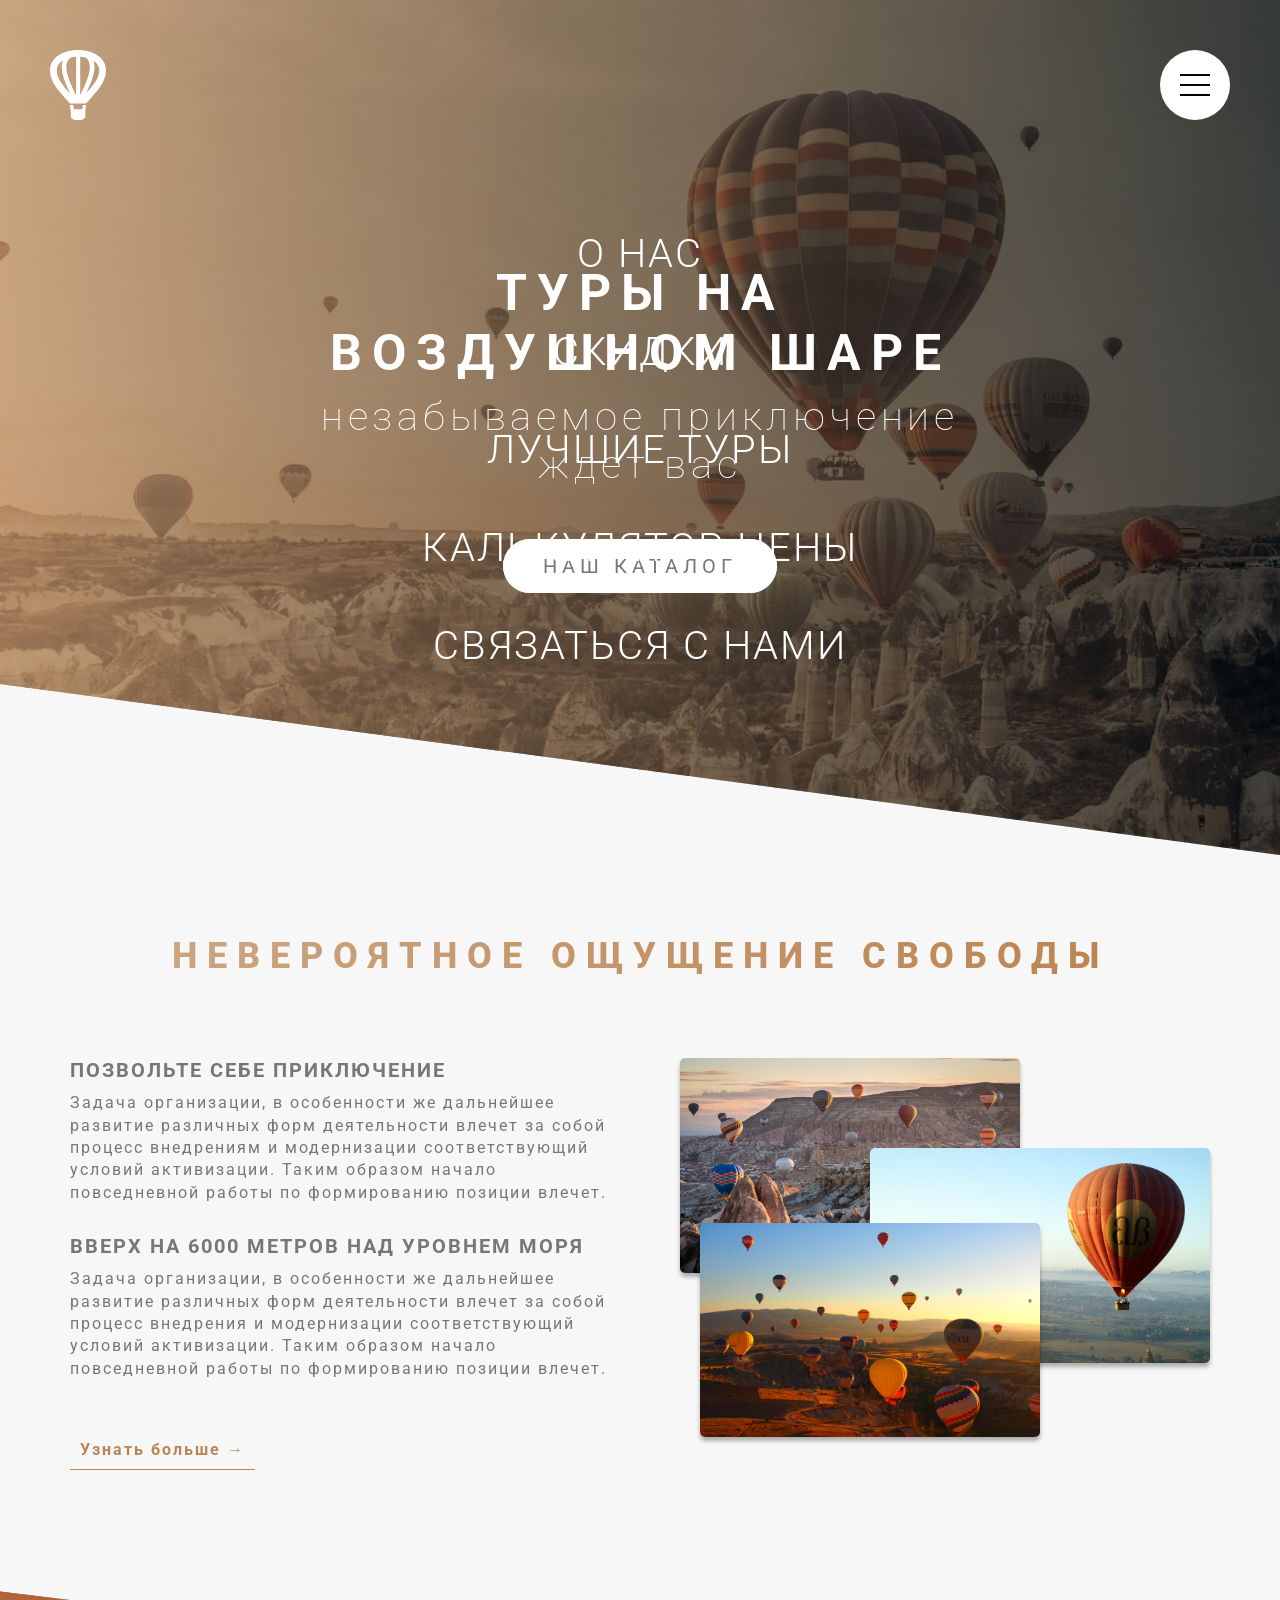
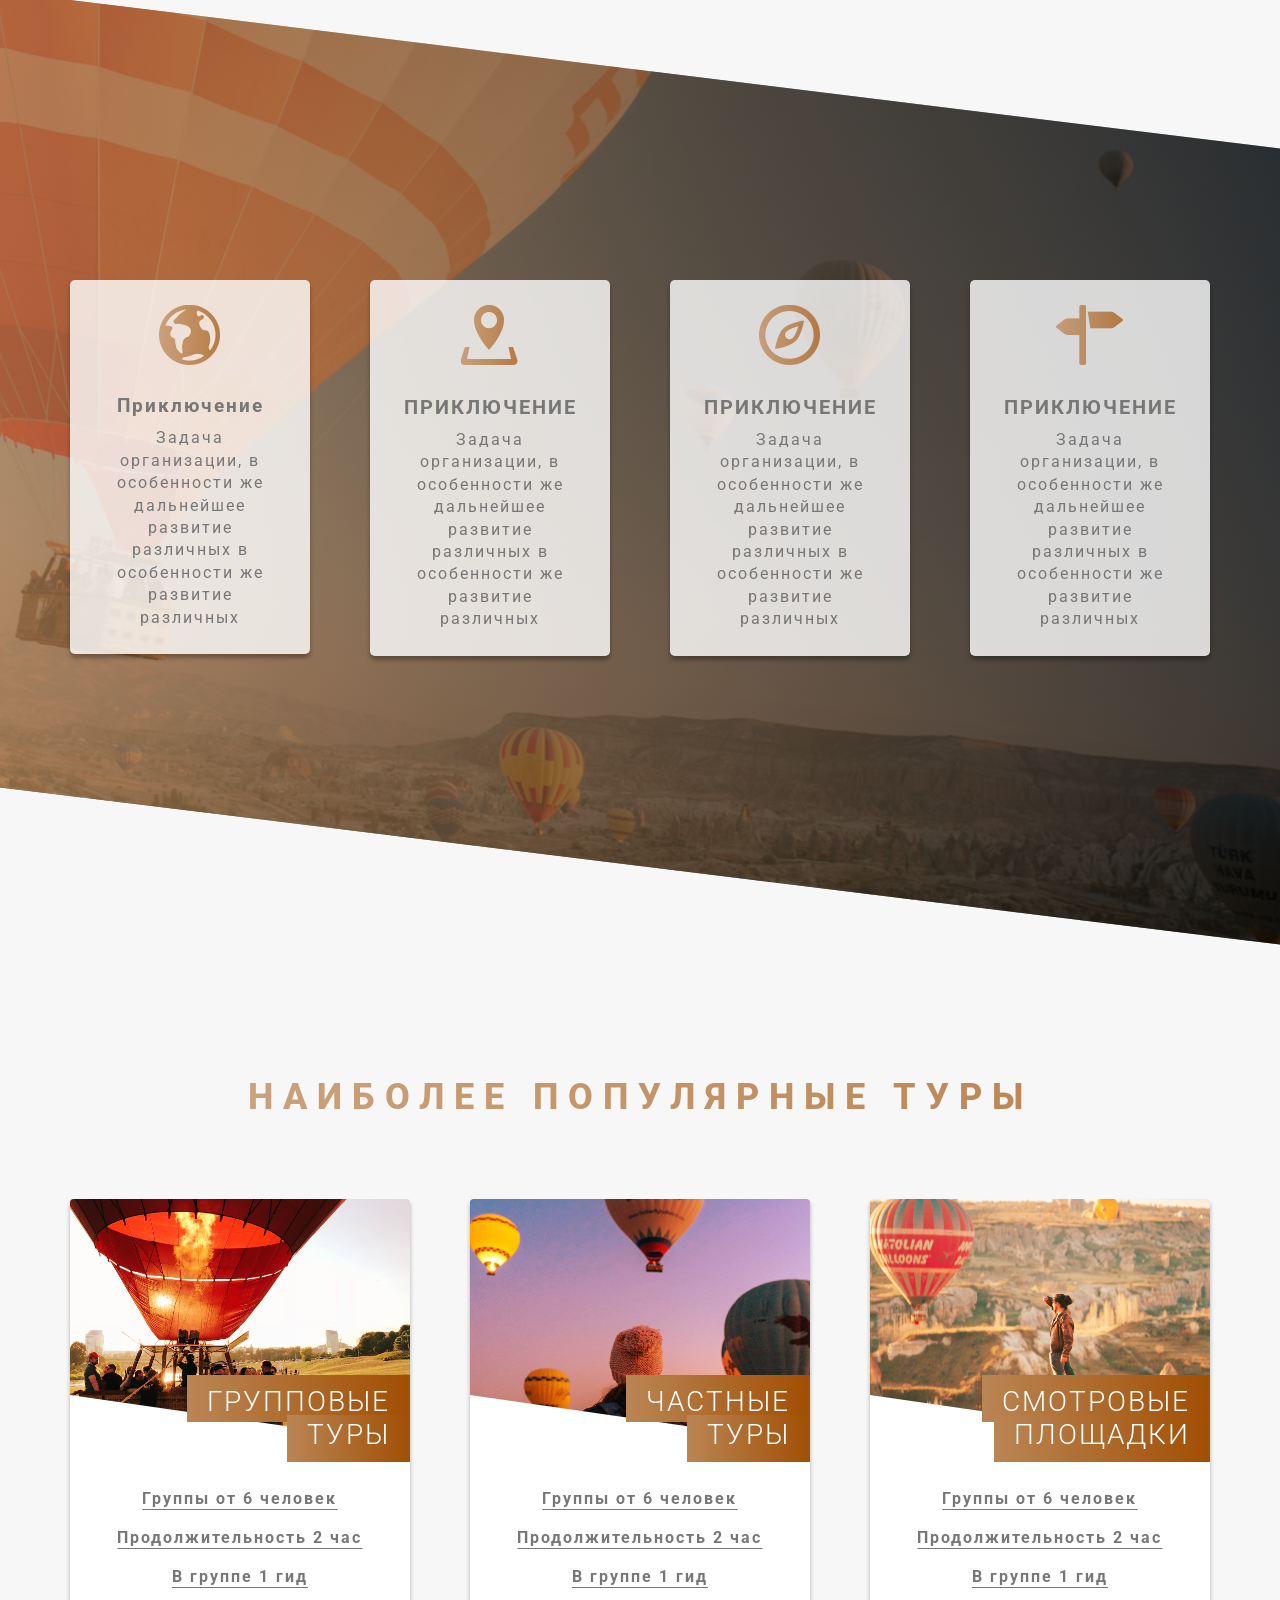
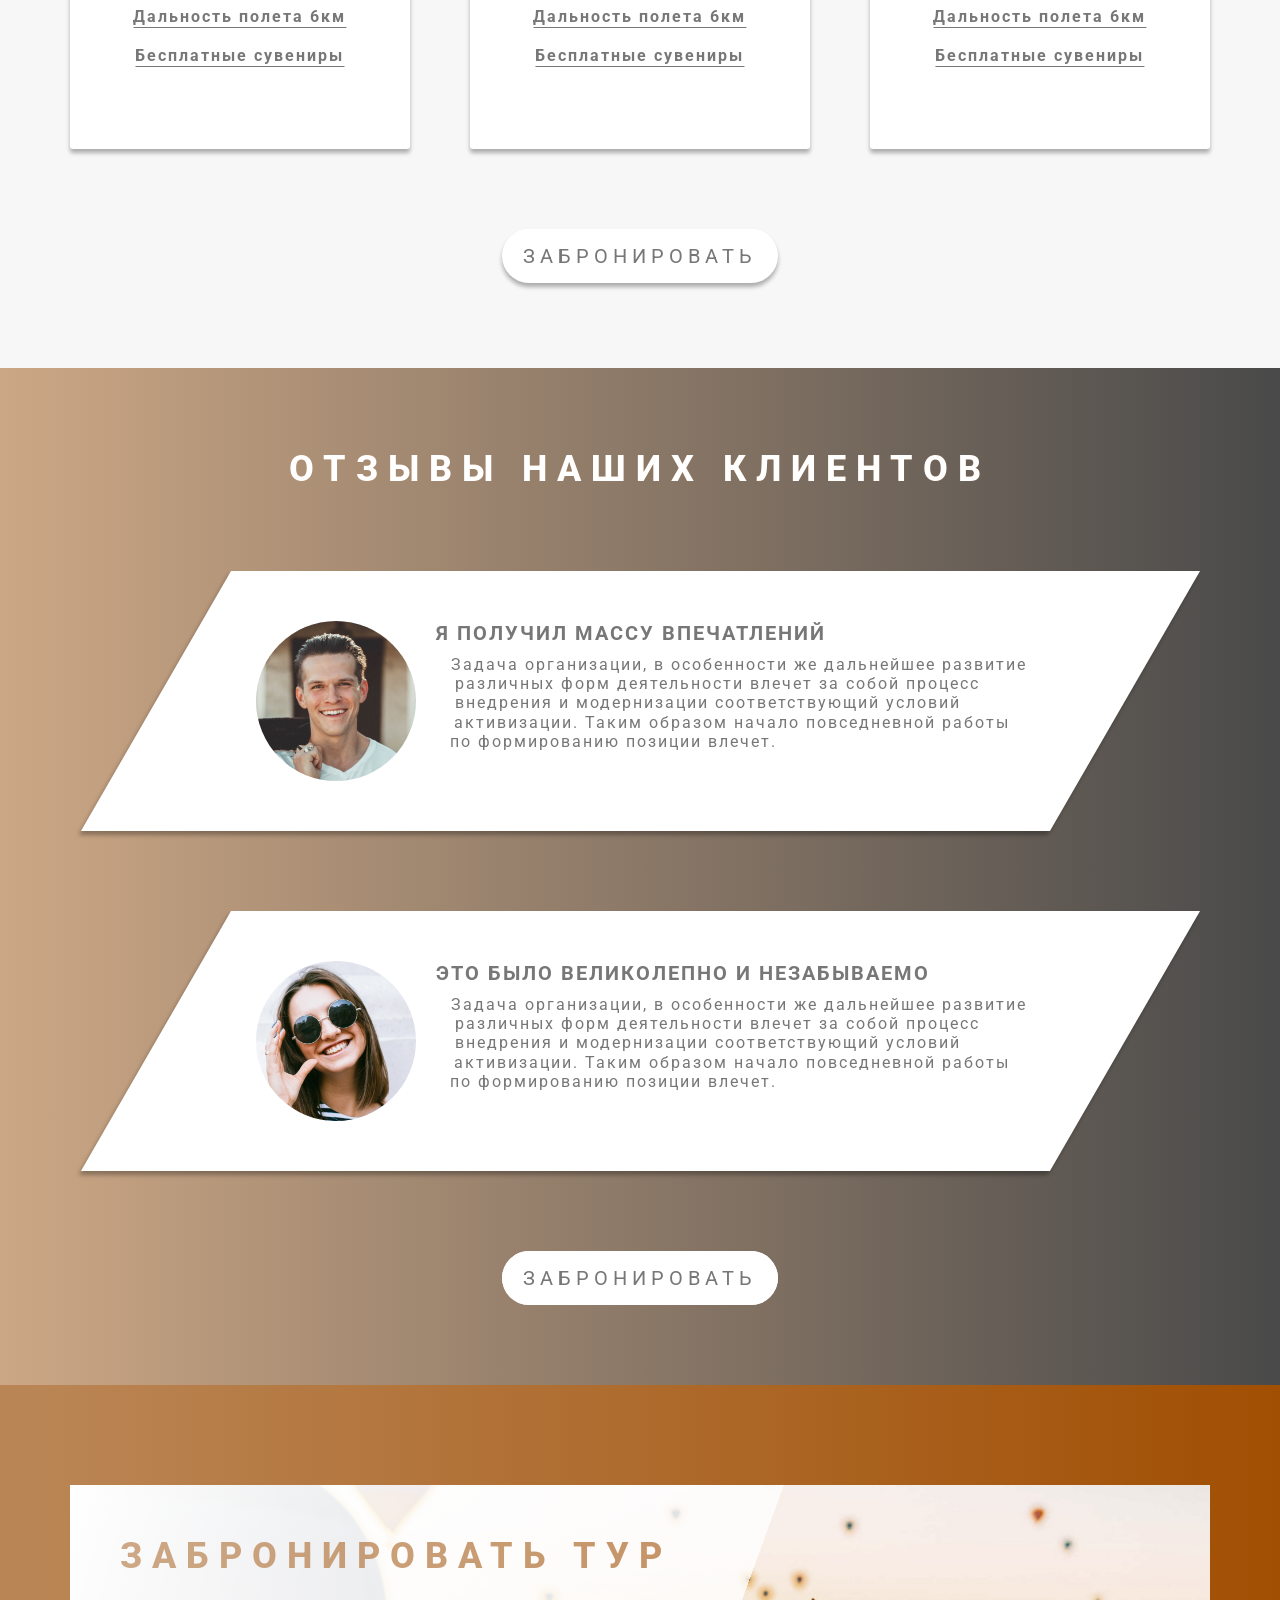
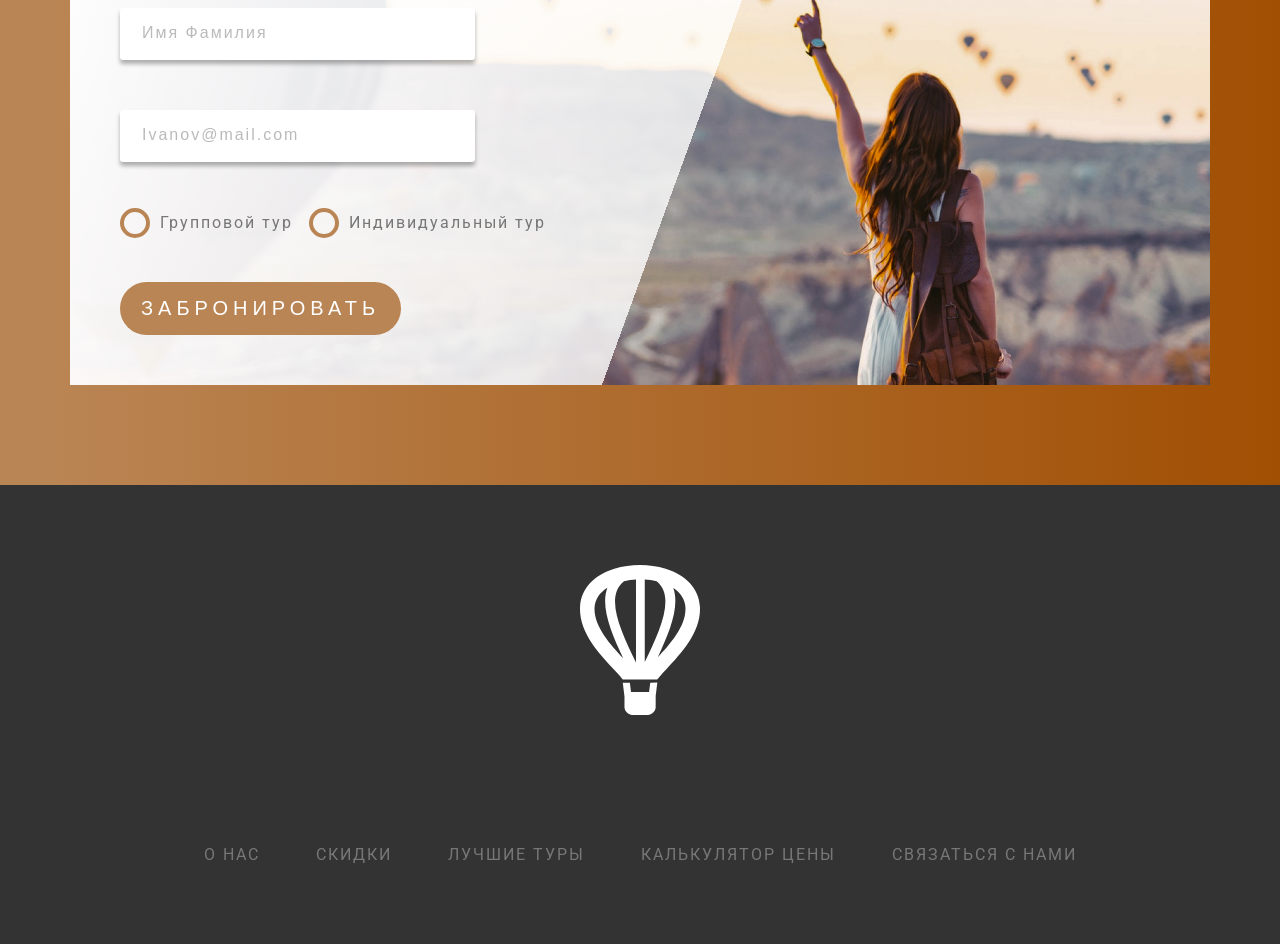
==== commit 4432639c: "menu burger не закончено" ====
--- a/index.html
+++ b/index.html
@@ -13,17 +13,38 @@
 
 <body>
 
+  <div class="navigation">
+    <button class="burger">
+      <span></span>
+    </button>
+    <nav class="menu">
+      <ul class="menu__list">
+        <li>
+          <a href="#">О НАС</a>
+        </li>
+        <li>
+          <a href="#">СКИДКИ</a>
+        </li>
+        <li>
+          <a href="#">ЛУЧШИЕ ТУРЫ</a>
+        </li>
+        <li>
+          <a href="#">КАЛЬКУЛЯТОР ЦЕНЫ</a>
+        </li>
+        <li>
+          <a href="#">СВЯЗАТЬСЯ С НАМИ</a>
+        </li>
+      </ul>
+    </nav>
+
+  </div>
   <header class="header">
-    <div class="container-fluid">
-      <a class="header__logo" href="#">
-        <img src="icons/Icon-logo.svg" alt="Логотип сайта воздушные">
-      </a>
-      <!-- <button class="burger">
-        <span></span>
-        <span></span>
-        <span></span>
-      </button> -->
-    </div>
+    <!-- <div class="container-fluid"> -->
+    <a class="header__logo" href="#">
+      <img src="icons/Icon-logo.svg" alt="Логотип сайта воздушные">
+    </a>
+
+    <!-- </div> -->
     <div class="header__box">
       <h1 class="header__title header__title_white">
         <span class="header__title_big">Туры на воздушном шаре</span>
@@ -313,6 +334,7 @@
       </div>
     </div>
   </footer>
+  <script src="js/script.js"></script>
 </body>
 
 </html>
--- a/css/style.min.css
+++ b/css/style.min.css
@@ -1 +1 @@
-*,*::before,*::after{margin:0;padding:0;-webkit-box-sizing:border-box;box-sizing:border-box}html{font-size:62.5%}@media screen and (max-width: 1024px){html{font-size:50%}}@media screen and (max-width: 768px){html{font-size:43.75%}}body{font-family:"Roboto",sans-serif;font-weight:400;font-size:1.6rem;letter-spacing:.2rem;line-height:1.2;color:#777;background-color:#f7f7f7}a{text-decoration:none;color:#777}ul{list-style:none}.container-fluid{max-width:126rem;margin:0 auto;padding:5rem 1rem 0;display:-webkit-box;display:-ms-flexbox;display:flex;-webkit-box-align:center;-ms-flex-align:center;align-items:center;-webkit-box-pack:justify;-ms-flex-pack:justify;justify-content:space-between}.container{max-width:116rem;margin:0 auto;padding:0 10px}.visually-hidden{position:fixed;-webkit-transform:scale(0);-ms-transform:scale(0);transform:scale(0)}[class^=col-]{float:left}[class^=col-]:not(:last-child){margin-right:6rem}.row{max-width:114rem;margin:0 auto}.row::after{content:"";display:table;clear:both}.row:not(:last-child){margin-bottom:8rem}.col-1-of-2{width:calc((100% - 6rem)/2)}.col-1-of-3{width:calc((100% - 2*6rem)/3)}.col-2-of-3{width:calc(2*(100% - 2*6rem)/3 + 6rem)}.col-1-of-4{width:calc((100% - 3*6rem)/4)}.col-2-of-4{width:calc(2*(100% - 3*6rem)/4 + 6rem)}.col-3-of-4{width:calc(3*(100% - 3*6rem)/4 + 2*6rem)}.composition{position:relative}.composition__photo{width:63%;border-radius:.5rem;-webkit-box-shadow:0 .4rem .4rem 0 rgba(0,0,0,.3);box-shadow:0 .4rem .4rem 0 rgba(0,0,0,.3);position:absolute;z-index:1;-webkit-transition:all .3s;transition:all .3s}.composition__photo:hover{-webkit-transform:scale(1.1);-ms-transform:scale(1.1);transform:scale(1.1);z-index:10}.composition__photo_n1{top:0;left:1rem}.composition__photo_n2{top:9rem;right:0}.composition__photo_n3{top:16.5rem;left:3rem}.composition:hover .composition__photo:not(:hover){-webkit-transform:scale(0.9);-ms-transform:scale(0.9);transform:scale(0.9)}.mb-10{margin-bottom:1rem}.mb-30{margin-bottom:3rem}.mb-50{margin-bottom:5rem}.mb-80{margin-bottom:8rem}.header{position:relative;height:95vh;background:-webkit-gradient(linear, left top, right top, from(rgba(186, 133, 84, 0.7)), to(rgba(0, 0, 0, 0.7))),url("../img/header/header-bg.jpg") center/cover no-repeat;background:linear-gradient(90deg, rgba(186, 133, 84, 0.7) 0%, rgba(0, 0, 0, 0.7) 100%),url("../img/header/header-bg.jpg") center/cover no-repeat;-webkit-clip-path:polygon(0 0, 100% 0, 100% 100%, 0 80%);clip-path:polygon(0 0, 100% 0, 100% 100%, 0 80%)}.header__logo{width:5.6rem;height:7rem}.header__box{position:absolute;top:50%;left:50%;-webkit-transform:translate(-50%, -50%);-ms-transform:translate(-50%, -50%);transform:translate(-50%, -50%);text-align:center}.header__title_big{display:block;font-size:5rem;letter-spacing:.2em;text-transform:uppercase;margin-bottom:1rem;-webkit-animation:leftToRight 2s ease-in-out;animation:leftToRight 2s ease-in-out}.header__title_small{display:block;font-weight:100;font-size:4rem;letter-spacing:.12em;margin-bottom:5rem;-webkit-animation:rightToLeft 2s ease-in-out;animation:rightToLeft 2s ease-in-out}.header__title_white{color:#fff}.about{padding:8rem 0 20rem}.paragraph{font-size:1.6rem;line-height:1.4;letter-spacing:.2rem;color:#777}.adventure{padding:21rem 0;background:-webkit-gradient(linear, left top, right top, from(rgba(186, 133, 84, 0.7)), to(rgba(0, 0, 0, 0.7))),url("../img/adventure/adventure-bg.jpg") center/cover no-repeat;background:linear-gradient(90deg, rgba(186, 133, 84, 0.7) 0%, rgba(0, 0, 0, 0.7) 100%),url("../img/adventure/adventure-bg.jpg") center/cover no-repeat;-webkit-transform:skewY(7deg);-ms-transform:skewY(7deg);transform:skewY(7deg)}.adventure>*{-webkit-transform:skewY(-7deg);-ms-transform:skewY(-7deg);transform:skewY(-7deg)}.tour{padding-top:21rem;padding-bottom:8.5rem}.tour__wrapper{text-align:center}.feedBack{padding:8rem 0;position:relative}.feedBack__button{text-align:center}.to-book{padding:10rem 0;background-image:-webkit-gradient(linear, left top, right top, color-stop(3.65%, #ba8554), to(#a14f03));background-image:linear-gradient(90deg, #ba8554 3.65%, #a14f03 100%)}.to-book__wrapper{padding:5rem;width:100%;min-height:500px;background:linear-gradient(110deg, rgb(255, 255, 255) 0%, rgba(255, 255, 255, 0.8) 54%, rgba(255, 255, 255, 0) 54%, rgba(255, 255, 255, 0) 100%),url("../img/to-book/to-book-bg.jpg") center/cover no-repeat}.footer{background-color:#333;padding:8rem 0}.footer__logo-img{display:block;margin:0 auto;width:12rem;margin-bottom:5rem}.footer__list{text-align:center}.footer__list li{display:inline-block}.footer__list li:not(:last-child){margin-right:5rem}.footer__list a{display:inline-block;-webkit-transition:all .3s;transition:all .3s;font-size:1.6rem;color:#777;letter-spacing:.2rem;font-weight:400}.footer__list a:hover{color:#ba8554;-webkit-transform:rotate(5deg) scale(1.1);-ms-transform:rotate(5deg) scale(1.1);transform:rotate(5deg) scale(1.1)}.footer__list a:active{-webkit-transform:scale(0.8);-ms-transform:scale(0.8);transform:scale(0.8)}@-webkit-keyframes leftToRight{0%{opacity:0;-webkit-transform:translateX(-10rem);transform:translateX(-10rem)}80%{-webkit-transform:translateX(1rem);transform:translateX(1rem)}100%{opacity:1;-webkit-transform:translateX(0);transform:translateX(0)}}@keyframes leftToRight{0%{opacity:0;-webkit-transform:translateX(-10rem);transform:translateX(-10rem)}80%{-webkit-transform:translateX(1rem);transform:translateX(1rem)}100%{opacity:1;-webkit-transform:translateX(0);transform:translateX(0)}}@-webkit-keyframes rightToLeft{0%{opacity:0;-webkit-transform:translateX(10rem);transform:translateX(10rem)}80%{-webkit-transform:translateX(-1rem);transform:translateX(-1rem)}100%{opacity:1;-webkit-transform:translateX(0);transform:translateX(0)}}@keyframes rightToLeft{0%{opacity:0;-webkit-transform:translateX(10rem);transform:translateX(10rem)}80%{-webkit-transform:translateX(-1rem);transform:translateX(-1rem)}100%{opacity:1;-webkit-transform:translateX(0);transform:translateX(0)}}@-webkit-keyframes btnToUp{0%{opacity:0;-webkit-transform:translateY(5rem);transform:translateY(5rem)}100%{opacity:1;-webkit-transform:translateY(0);transform:translateY(0)}}@keyframes btnToUp{0%{opacity:0;-webkit-transform:translateY(5rem);transform:translateY(5rem)}100%{opacity:1;-webkit-transform:translateY(0);transform:translateY(0)}}.button{display:inline-block;color:#777;text-transform:uppercase;background-color:#fff;padding:1.5rem 2.1rem;border:none;border-radius:5rem;font-size:2rem;font-weight:400;letter-spacing:.25em;-webkit-transition:all .3s ease 0s;transition:all .3s ease 0s;position:relative}.button__header{padding:1.5rem 4rem}.button:hover{-webkit-transform:translateY(-0.4rem);-ms-transform:translateY(-0.4rem);transform:translateY(-0.4rem);-webkit-box-shadow:0 .4rem .4rem 0 rgba(0,0,0,.3);box-shadow:0 .4rem .4rem 0 rgba(0,0,0,.3)}.button:hover::after{-webkit-transform:scale(1.5, 1.7);-ms-transform:scale(1.5, 1.7);transform:scale(1.5, 1.7);opacity:0}.button::after{content:"";display:inline-block;background-color:#fff;width:100%;height:100%;border-radius:5rem;position:absolute;top:0;left:0;z-index:-1;opacity:1;-webkit-transition:all .3s;transition:all .3s}.button:active{-webkit-transform:translateY(-0.1rem);-ms-transform:translateY(-0.1rem);transform:translateY(-0.1rem);-webkit-box-shadow:0 .4rem .4rem 0 rgba(0,0,0,.1);box-shadow:0 .4rem .4rem 0 rgba(0,0,0,.1)}.button_animated{-webkit-animation:btnToUp .8s ease-out backwards;animation:btnToUp .8s ease-out backwards}.button_brown{background-color:#ba8554;color:#fff}.button_brown:hover{-webkit-transform:translateY(-0.4rem);-ms-transform:translateY(-0.4rem);transform:translateY(-0.4rem);-webkit-box-shadow:0 .4rem .4rem 0 rgba(0,0,0,.3);box-shadow:0 .4rem .4rem 0 rgba(0,0,0,.3)}.button_brown:hover::after{-webkit-transform:scale(1.5, 1.7);-ms-transform:scale(1.5, 1.7);transform:scale(1.5, 1.7);opacity:0}.button_brown::after{background-color:#ba8554}.button:active{-webkit-transform:translateY(-0.1rem);-ms-transform:translateY(-0.1rem);transform:translateY(-0.1rem);-webkit-box-shadow:0 .4rem .4rem 0 rgba(0,0,0,.1);box-shadow:0 .4rem .4rem 0 rgba(0,0,0,.1)}.btn-text{position:relative;display:inline-block;font-weight:700;font-size:1.6rem;letter-spacing:.2rem;color:#ba8554;padding:1rem;border-bottom:1px solid #ba8554;-webkit-transition:all .3s;transition:all .3s}.btn-text::before{content:"";position:absolute;top:0;left:0;z-index:-1;width:0%;height:100%;background-color:#ba8554;-webkit-transition:all .3s ease-in-out;transition:all .3s ease-in-out}.btn-text:hover{color:#fff;-webkit-box-shadow:0 .4rem .4rem 0 rgba(0,0,0,.3);box-shadow:0 .4rem .4rem 0 rgba(0,0,0,.3);-webkit-transform:translateY(-0.3rem);-ms-transform:translateY(-0.3rem);transform:translateY(-0.3rem)}.btn-text:hover::before{width:100%}.btn-text:active{-webkit-transform:translateY(0.3rem);-ms-transform:translateY(0.3rem);transform:translateY(0.3rem)}.title{position:relative;z-index:5;font-size:3.6rem;font-weight:800;letter-spacing:1rem;text-transform:uppercase;background:-webkit-gradient(linear, left top, right top, from(rgba(186, 133, 84, 0.7)), to(rgba(161, 79, 3, 0.7)));background:linear-gradient(90deg, rgba(186, 133, 84, 0.7) 0%, rgba(161, 79, 3, 0.7) 100%);-webkit-background-clip:text;color:rgba(0,0,0,0);-webkit-transition:all .3s;transition:all .3s;text-align:center;-webkit-backface-visibility:hidden;backface-visibility:hidden}.title:hover{text-shadow:0 .4rem .4rem rgba(0,0,0,.25)}.title__about,.title__tour{margin-bottom:8rem}.title_white{color:#fff}.title__to-book{text-align:left}.title-h3{font-weight:700;font-size:2rem;letter-spacing:.2rem;text-transform:uppercase;color:#777}.title-h3__about{margin-bottom:1rem}.adventure-card{background-color:rgba(255,255,255,.8);padding:2.5rem;border-radius:.5rem;text-align:center;-webkit-box-shadow:0 .4rem .4rem 0 rgba(0,0,0,.3);box-shadow:0 .4rem .4rem 0 rgba(0,0,0,.3);-webkit-transition:-webkit-transform .3s;transition:-webkit-transform .3s;transition:transform .3s;transition:transform .3s, -webkit-transform .3s}.adventure-card:hover{-webkit-transform:translateY(-2rem) scale(1.03);-ms-transform:translateY(-2rem) scale(1.03);transform:translateY(-2rem) scale(1.03)}.adventure-card__icon{display:inline-block;font-size:6rem;margin-bottom:3rem;background:-webkit-gradient(linear, left top, right top, from(rgba(186, 133, 84, 0.7)), to(rgba(161, 79, 3, 0.7)));background:linear-gradient(90deg, rgba(186, 133, 84, 0.7) 0%, rgba(161, 79, 3, 0.7) 100%);-webkit-background-clip:text;color:rgba(0,0,0,0)}.tour-card{min-height:50rem;-webkit-perspective:150rem;perspective:150rem;-moz-perspective:150rem;position:relative;padding:0 5rem 55rem}.tour-card__side{border-radius:.3rem;-webkit-box-shadow:0 .4rem .4rem 0 rgba(0,0,0,.3);box-shadow:0 .4rem .4rem 0 rgba(0,0,0,.3);position:absolute;top:0;left:0;width:100%;height:100%;-webkit-transition:all .5s ease-out;transition:all .5s ease-out;-webkit-backface-visibility:hidden;backface-visibility:hidden;overflow:hidden}.tour-card__side_front{background-color:#fff}.tour-card__side_back{background-image:linear-gradient(120deg, rgba(186, 133, 84, 0.7) 0%, rgba(161, 79, 3, 0.7) 100%);-webkit-transform:rotateY(180deg);transform:rotateY(180deg)}.tour-card:hover .tour-card__side_front{-webkit-transform:rotateY(-180deg);transform:rotateY(-180deg)}.tour-card:hover .tour-card__side_back{-webkit-transform:rotateY(0);transform:rotateY(0)}.tour-card__img{background-blend-mode:hard-light;height:24.5rem;border-radius:.3rem;-webkit-clip-path:polygon(0 0, 100% 0, 100% 100%, 0 80%);clip-path:polygon(0 0, 100% 0, 100% 100%, 0 80%);margin-bottom:4.5rem}.tour-card__img_bg-1{background:#ba8554 url("../img/tour/card-1.jpg") center/cover no-repeat}.tour-card__img_bg-2{background:#ba8554 url("../img/tour/card-2.jpg") center/cover no-repeat}.tour-card__img_bg-3{background:#ba8554 url("../img/tour/card-3.jpg") center/cover no-repeat}.tour-card__title{font-weight:300;font-size:2.8rem;text-align:right;color:#fff;text-transform:uppercase;position:absolute;top:17.6rem;right:0}.tour-card__span{display:block;padding:1rem 2rem .3rem;background-image:-webkit-gradient(linear, left top, right top, from(#ba8554), to(#a14f03));background-image:linear-gradient(90deg, #ba8554 0%, #a14f03 100%)}.tour-card__span_2{position:absolute;top:4rem;right:0;padding-top:.3rem;padding-bottom:1rem}.tour-card__descr{text-align:center}.tour-card__item{font-weight:700;text-decoration:underline;text-underline-position:under}.tour-card__item:not(:last-child){margin-bottom:2rem}.tour-card__content{position:absolute;top:50%;left:50%;-webkit-transform:translate(-50%, -50%);-ms-transform:translate(-50%, -50%);transform:translate(-50%, -50%);text-align:center}.tour-card__subtitle{font-weight:300;letter-spacing:.2rem;color:#fff;margin-bottom:8.7rem;text-transform:uppercase}.tour-card__price{font-weight:500;font-size:6rem;letter-spacing:.2rem;color:#fff;margin-bottom:8.7rem}.tour-card__button{-webkit-box-shadow:0 .4rem .4rem 0 rgba(0,0,0,.3);box-shadow:0 .4rem .4rem 0 rgba(0,0,0,.3)}.card-feedBack{width:85%;padding:5rem 10rem 8rem;background-color:#fff;-webkit-box-shadow:0 .4rem .4rem 0 rgba(0,0,0,.3);box-shadow:0 .4rem .4rem 0 rgba(0,0,0,.3);margin:0 auto;-webkit-transform:skewX(330deg);-ms-transform:skewX(330deg);transform:skewX(330deg)}.card-feedBack>*{-webkit-transform:skewX(-330deg);-ms-transform:skewX(-330deg);transform:skewX(-330deg)}.card-feedBack__img{overflow:hidden;border-radius:50%;float:left;shape-outside:circle(50%);width:16rem;height:16rem;margin-right:4rem;position:relative}.card-feedBack__img img{-webkit-transition:all .3s;transition:all .3s;-webkit-transform:scale(1.2);-ms-transform:scale(1.2);transform:scale(1.2);height:100%;width:100%}.card-feedBack__name{position:absolute;top:50%;left:50%;-webkit-transform:translate(-50%, -20%);-ms-transform:translate(-50%, -20%);transform:translate(-50%, -20%);opacity:0;text-align:center;font-size:2.4rem;color:#fff;text-transform:uppercase;-webkit-transition:all .3s;transition:all .3s}.card-feedBack:hover .card-feedBack__name{-webkit-transform:translate(-50%, -50%);-ms-transform:translate(-50%, -50%);transform:translate(-50%, -50%);opacity:1}.card-feedBack:hover img{-webkit-transform:scale(1);-ms-transform:scale(1);transform:scale(1);-webkit-filter:blur(0.3rem) brightness(60%);filter:blur(0.3rem) brightness(60%)}.video{position:absolute;top:0;left:0;width:100%;height:100%;-o-object-fit:cover;object-fit:cover;z-index:-2}.video-bg{position:absolute;top:0;left:0;width:100%;height:100%;z-index:-1;background:-webkit-gradient(linear, left top, right top, from(rgba(186, 133, 84, 0.7)), to(rgba(0, 0, 0, 0.7)));background:linear-gradient(90deg, rgba(186, 133, 84, 0.7), rgba(0, 0, 0, 0.7))}.form__group:not(:last-child){margin-bottom:2rem}.form__group:nth-child(3){margin-bottom:5rem}.form__input{display:block;padding:1.6rem 2.2rem;max-width:35.5rem;width:100%;background-color:#fff;font-size:1.6rem;color:#000;letter-spacing:.2rem;font-weight:400;border:none;border-radius:.3rem;border-bottom:.2rem solid rgba(0,0,0,0);-webkit-box-shadow:0 .4rem .4rem 0 rgba(0,0,0,.3);box-shadow:0 .4rem .4rem 0 rgba(0,0,0,.3);margin-bottom:1.1rem}.form__input::-webkit-input-placeholder{font-size:1.6rem;color:#777;letter-spacing:.2rem;font-weight:400;opacity:.5}.form__input::-moz-placeholder{font-size:1.6rem;color:#777;letter-spacing:.2rem;font-weight:400;opacity:.5}.form__input:-ms-input-placeholder{font-size:1.6rem;color:#777;letter-spacing:.2rem;font-weight:400;opacity:.5}.form__input::-ms-input-placeholder{font-size:1.6rem;color:#777;letter-spacing:.2rem;font-weight:400;opacity:.5}.form__input::placeholder{font-size:1.6rem;color:#777;letter-spacing:.2rem;font-weight:400;opacity:.5}.form__input:focus{outline:none;border-bottom:.2rem solid #66d763}.form__input:focus:invalid{border-bottom:.2rem solid #d76363}.form__label{display:block;font-size:1.6rem;color:#777;letter-spacing:.2rem;font-weight:400;-webkit-transition:all .2s;transition:all .2s;margin-left:1.5rem}.form__input:-moz-placeholder-shown+.form__label{opacity:0;visibility:hidden;transform:translateY(-2rem)}.form__input:-ms-input-placeholder+.form__label{opacity:0;visibility:hidden;-ms-transform:translateY(-2rem);transform:translateY(-2rem)}.form__input:placeholder-shown+.form__label{opacity:0;visibility:hidden;-webkit-transform:translateY(-2rem);-ms-transform:translateY(-2rem);transform:translateY(-2rem)}.form__input-radio{display:none}.form__input-label{cursor:pointer;position:relative;padding-left:4rem;font-size:1.6rem;color:#777;letter-spacing:.2rem;font-weight:400}.form__input-label:not(:last-child){margin-right:1rem}.form__button-radio{display:inline-block;width:3rem;height:3rem;border:.4rem solid #ba8554;border-radius:50%;position:absolute;top:-0.5rem;left:0}.form__button-radio::after{content:"";display:block;width:1.4rem;height:1.4rem;border-radius:50%;background-color:#ba8554;position:absolute;top:50%;left:50%;-webkit-transform:translate(-50%, -50%);-ms-transform:translate(-50%, -50%);transform:translate(-50%, -50%);opacity:0}.form__input-radio:checked+.form__input-label .form__button-radio::after{opacity:1}+*,*::before,*::after{margin:0;padding:0;-webkit-box-sizing:border-box;box-sizing:border-box}html{font-size:62.5%}@media screen and (max-width: 1024px){html{font-size:50%}}@media screen and (max-width: 768px){html{font-size:43.75%}}body{font-family:"Roboto",sans-serif;font-weight:400;font-size:1.6rem;letter-spacing:.2rem;line-height:1.2;color:#777;background-color:#f7f7f7}a{text-decoration:none;color:#777}ul{list-style:none}.container{max-width:116rem;margin:0 auto;padding:0 10px}.visually-hidden{position:fixed;-webkit-transform:scale(0);-ms-transform:scale(0);transform:scale(0)}[class^=col-]{float:left}[class^=col-]:not(:last-child){margin-right:6rem}.row{max-width:114rem;margin:0 auto}.row::after{content:"";display:table;clear:both}.row:not(:last-child){margin-bottom:8rem}.col-1-of-2{width:calc((100% - 6rem)/2)}.col-1-of-3{width:calc((100% - 2*6rem)/3)}.col-2-of-3{width:calc(2*(100% - 2*6rem)/3 + 6rem)}.col-1-of-4{width:calc((100% - 3*6rem)/4)}.col-2-of-4{width:calc(2*(100% - 3*6rem)/4 + 6rem)}.col-3-of-4{width:calc(3*(100% - 3*6rem)/4 + 2*6rem)}.composition{position:relative}.composition__photo{width:63%;border-radius:.5rem;-webkit-box-shadow:0 .4rem .4rem 0 rgba(0,0,0,.3);box-shadow:0 .4rem .4rem 0 rgba(0,0,0,.3);position:absolute;z-index:1;-webkit-transition:all .3s;transition:all .3s}.composition__photo:hover{-webkit-transform:scale(1.1);-ms-transform:scale(1.1);transform:scale(1.1);z-index:10}.composition__photo_n1{top:0;left:1rem}.composition__photo_n2{top:9rem;right:0}.composition__photo_n3{top:16.5rem;left:3rem}.composition:hover .composition__photo:not(:hover){-webkit-transform:scale(0.9);-ms-transform:scale(0.9);transform:scale(0.9)}.mb-10{margin-bottom:1rem}.mb-30{margin-bottom:3rem}.mb-50{margin-bottom:5rem}.mb-80{margin-bottom:8rem}.header{position:relative;height:95vh;background:-webkit-gradient(linear, left top, right top, from(rgba(186, 133, 84, 0.7)), to(rgba(0, 0, 0, 0.7))),url("../img/header/header-bg.jpg") center/cover no-repeat;background:linear-gradient(90deg, rgba(186, 133, 84, 0.7) 0%, rgba(0, 0, 0, 0.7) 100%),url("../img/header/header-bg.jpg") center/cover no-repeat;-webkit-clip-path:polygon(0 0, 100% 0, 100% 100%, 0 80%);clip-path:polygon(0 0, 100% 0, 100% 100%, 0 80%)}.header__logo{width:5.6rem;height:7rem;position:absolute;top:5rem;left:5rem}.header__box{position:absolute;top:50%;left:50%;-webkit-transform:translate(-50%, -50%);-ms-transform:translate(-50%, -50%);transform:translate(-50%, -50%);text-align:center}.header__title_big{display:block;font-size:5rem;letter-spacing:.2em;text-transform:uppercase;margin-bottom:1rem;-webkit-animation:leftToRight 2s ease-in-out;animation:leftToRight 2s ease-in-out}.header__title_small{display:block;font-weight:100;font-size:4rem;letter-spacing:.12em;margin-bottom:5rem;-webkit-animation:rightToLeft 2s ease-in-out;animation:rightToLeft 2s ease-in-out}.header__title_white{color:#fff}.about{padding:8rem 0 20rem}.paragraph{font-size:1.6rem;line-height:1.4;letter-spacing:.2rem;color:#777}.adventure{padding:21rem 0;background:-webkit-gradient(linear, left top, right top, from(rgba(186, 133, 84, 0.7)), to(rgba(0, 0, 0, 0.7))),url("../img/adventure/adventure-bg.jpg") center/cover no-repeat;background:linear-gradient(90deg, rgba(186, 133, 84, 0.7) 0%, rgba(0, 0, 0, 0.7) 100%),url("../img/adventure/adventure-bg.jpg") center/cover no-repeat;-webkit-transform:skewY(7deg);-ms-transform:skewY(7deg);transform:skewY(7deg)}.adventure>*{-webkit-transform:skewY(-7deg);-ms-transform:skewY(-7deg);transform:skewY(-7deg)}.tour{padding-top:21rem;padding-bottom:8.5rem}.tour__wrapper{text-align:center}.feedBack{padding:8rem 0;position:relative}.feedBack__button{text-align:center}.to-book{padding:10rem 0;background-image:-webkit-gradient(linear, left top, right top, color-stop(3.65%, #ba8554), to(#a14f03));background-image:linear-gradient(90deg, #ba8554 3.65%, #a14f03 100%)}.to-book__wrapper{padding:5rem;width:100%;min-height:500px;background:linear-gradient(110deg, rgb(255, 255, 255) 0%, rgba(255, 255, 255, 0.8) 54%, rgba(255, 255, 255, 0) 54%, rgba(255, 255, 255, 0) 100%),url("../img/to-book/to-book-bg.jpg") center/cover no-repeat}.footer{background-color:#333;padding:8rem 0}.footer__logo-img{display:block;margin:0 auto;width:12rem;margin-bottom:5rem}.footer__list{text-align:center}.footer__list li{display:inline-block}.footer__list li:not(:last-child){margin-right:5rem}.footer__list a{display:inline-block;-webkit-transition:all .3s;transition:all .3s;font-size:1.6rem;color:#777;letter-spacing:.2rem;font-weight:400}.footer__list a:hover{color:#ba8554;-webkit-transform:rotate(5deg) scale(1.1);-ms-transform:rotate(5deg) scale(1.1);transform:rotate(5deg) scale(1.1)}.footer__list a:active{-webkit-transform:scale(0.8);-ms-transform:scale(0.8);transform:scale(0.8)}@-webkit-keyframes leftToRight{0%{opacity:0;-webkit-transform:translateX(-10rem);transform:translateX(-10rem)}80%{-webkit-transform:translateX(1rem);transform:translateX(1rem)}100%{opacity:1;-webkit-transform:translateX(0);transform:translateX(0)}}@keyframes leftToRight{0%{opacity:0;-webkit-transform:translateX(-10rem);transform:translateX(-10rem)}80%{-webkit-transform:translateX(1rem);transform:translateX(1rem)}100%{opacity:1;-webkit-transform:translateX(0);transform:translateX(0)}}@-webkit-keyframes rightToLeft{0%{opacity:0;-webkit-transform:translateX(10rem);transform:translateX(10rem)}80%{-webkit-transform:translateX(-1rem);transform:translateX(-1rem)}100%{opacity:1;-webkit-transform:translateX(0);transform:translateX(0)}}@keyframes rightToLeft{0%{opacity:0;-webkit-transform:translateX(10rem);transform:translateX(10rem)}80%{-webkit-transform:translateX(-1rem);transform:translateX(-1rem)}100%{opacity:1;-webkit-transform:translateX(0);transform:translateX(0)}}@-webkit-keyframes btnToUp{0%{opacity:0;-webkit-transform:translateY(5rem);transform:translateY(5rem)}100%{opacity:1;-webkit-transform:translateY(0);transform:translateY(0)}}@keyframes btnToUp{0%{opacity:0;-webkit-transform:translateY(5rem);transform:translateY(5rem)}100%{opacity:1;-webkit-transform:translateY(0);transform:translateY(0)}}.button{display:inline-block;color:#777;text-transform:uppercase;background-color:#fff;padding:1.5rem 2.1rem;border:none;border-radius:5rem;font-size:2rem;font-weight:400;letter-spacing:.25em;-webkit-transition:all .3s ease 0s;transition:all .3s ease 0s;position:relative}.button__header{padding:1.5rem 4rem}.button:hover{-webkit-transform:translateY(-0.4rem);-ms-transform:translateY(-0.4rem);transform:translateY(-0.4rem);-webkit-box-shadow:0 .4rem .4rem 0 rgba(0,0,0,.3);box-shadow:0 .4rem .4rem 0 rgba(0,0,0,.3)}.button:hover::after{-webkit-transform:scale(1.5, 1.7);-ms-transform:scale(1.5, 1.7);transform:scale(1.5, 1.7);opacity:0}.button::after{content:"";display:inline-block;background-color:#fff;width:100%;height:100%;border-radius:5rem;position:absolute;top:0;left:0;z-index:-1;opacity:1;-webkit-transition:all .3s;transition:all .3s}.button:active{-webkit-transform:translateY(-0.1rem);-ms-transform:translateY(-0.1rem);transform:translateY(-0.1rem);-webkit-box-shadow:0 .4rem .4rem 0 rgba(0,0,0,.1);box-shadow:0 .4rem .4rem 0 rgba(0,0,0,.1)}.button_animated{-webkit-animation:btnToUp .8s ease-out backwards;animation:btnToUp .8s ease-out backwards}.button_brown{background-color:#ba8554;color:#fff}.button_brown:hover{-webkit-transform:translateY(-0.4rem);-ms-transform:translateY(-0.4rem);transform:translateY(-0.4rem);-webkit-box-shadow:0 .4rem .4rem 0 rgba(0,0,0,.3);box-shadow:0 .4rem .4rem 0 rgba(0,0,0,.3)}.button_brown:hover::after{-webkit-transform:scale(1.5, 1.7);-ms-transform:scale(1.5, 1.7);transform:scale(1.5, 1.7);opacity:0}.button_brown::after{background-color:#ba8554}.button:active{-webkit-transform:translateY(-0.1rem);-ms-transform:translateY(-0.1rem);transform:translateY(-0.1rem);-webkit-box-shadow:0 .4rem .4rem 0 rgba(0,0,0,.1);box-shadow:0 .4rem .4rem 0 rgba(0,0,0,.1)}.btn-text{position:relative;display:inline-block;font-weight:700;font-size:1.6rem;letter-spacing:.2rem;color:#ba8554;padding:1rem;border-bottom:1px solid #ba8554;-webkit-transition:all .3s;transition:all .3s}.btn-text::before{content:"";position:absolute;top:0;left:0;z-index:-1;width:0%;height:100%;background-color:#ba8554;-webkit-transition:all .3s ease-in-out;transition:all .3s ease-in-out}.btn-text:hover{color:#fff;-webkit-box-shadow:0 .4rem .4rem 0 rgba(0,0,0,.3);box-shadow:0 .4rem .4rem 0 rgba(0,0,0,.3);-webkit-transform:translateY(-0.3rem);-ms-transform:translateY(-0.3rem);transform:translateY(-0.3rem)}.btn-text:hover::before{width:100%}.btn-text:active{-webkit-transform:translateY(0.3rem);-ms-transform:translateY(0.3rem);transform:translateY(0.3rem)}.title{position:relative;z-index:5;font-size:3.6rem;font-weight:800;letter-spacing:1rem;text-transform:uppercase;background:-webkit-gradient(linear, left top, right top, from(rgba(186, 133, 84, 0.7)), to(rgba(161, 79, 3, 0.7)));background:linear-gradient(90deg, rgba(186, 133, 84, 0.7) 0%, rgba(161, 79, 3, 0.7) 100%);-webkit-background-clip:text;color:rgba(0,0,0,0);-webkit-transition:all .3s;transition:all .3s;text-align:center;-webkit-backface-visibility:hidden;backface-visibility:hidden}.title:hover{text-shadow:0 .4rem .4rem rgba(0,0,0,.25)}.title__about,.title__tour{margin-bottom:8rem}.title_white{color:#fff}.title__to-book{text-align:left}.title-h3{font-weight:700;font-size:2rem;letter-spacing:.2rem;text-transform:uppercase;color:#777}.title-h3__about{margin-bottom:1rem}.adventure-card{background-color:rgba(255,255,255,.8);padding:2.5rem;border-radius:.5rem;text-align:center;-webkit-box-shadow:0 .4rem .4rem 0 rgba(0,0,0,.3);box-shadow:0 .4rem .4rem 0 rgba(0,0,0,.3);-webkit-transition:-webkit-transform .3s;transition:-webkit-transform .3s;transition:transform .3s;transition:transform .3s, -webkit-transform .3s}.adventure-card:hover{-webkit-transform:translateY(-2rem) scale(1.03);-ms-transform:translateY(-2rem) scale(1.03);transform:translateY(-2rem) scale(1.03)}.adventure-card__icon{display:inline-block;font-size:6rem;margin-bottom:3rem;background:-webkit-gradient(linear, left top, right top, from(rgba(186, 133, 84, 0.7)), to(rgba(161, 79, 3, 0.7)));background:linear-gradient(90deg, rgba(186, 133, 84, 0.7) 0%, rgba(161, 79, 3, 0.7) 100%);-webkit-background-clip:text;color:rgba(0,0,0,0)}.tour-card{min-height:50rem;-webkit-perspective:150rem;perspective:150rem;-moz-perspective:150rem;position:relative;padding:0 5rem 55rem}.tour-card__side{border-radius:.3rem;-webkit-box-shadow:0 .4rem .4rem 0 rgba(0,0,0,.3);box-shadow:0 .4rem .4rem 0 rgba(0,0,0,.3);position:absolute;top:0;left:0;width:100%;height:100%;-webkit-transition:all .5s ease-out;transition:all .5s ease-out;-webkit-backface-visibility:hidden;backface-visibility:hidden;overflow:hidden}.tour-card__side_front{background-color:#fff}.tour-card__side_back{background-image:linear-gradient(120deg, rgba(186, 133, 84, 0.7) 0%, rgba(161, 79, 3, 0.7) 100%);-webkit-transform:rotateY(180deg);transform:rotateY(180deg)}.tour-card:hover .tour-card__side_front{-webkit-transform:rotateY(-180deg);transform:rotateY(-180deg)}.tour-card:hover .tour-card__side_back{-webkit-transform:rotateY(0);transform:rotateY(0)}.tour-card__img{background-blend-mode:hard-light;height:24.5rem;border-radius:.3rem;-webkit-clip-path:polygon(0 0, 100% 0, 100% 100%, 0 80%);clip-path:polygon(0 0, 100% 0, 100% 100%, 0 80%);margin-bottom:4.5rem}.tour-card__img_bg-1{background:#ba8554 url("../img/tour/card-1.jpg") center/cover no-repeat}.tour-card__img_bg-2{background:#ba8554 url("../img/tour/card-2.jpg") center/cover no-repeat}.tour-card__img_bg-3{background:#ba8554 url("../img/tour/card-3.jpg") center/cover no-repeat}.tour-card__title{font-weight:300;font-size:2.8rem;text-align:right;color:#fff;text-transform:uppercase;position:absolute;top:17.6rem;right:0}.tour-card__span{display:block;padding:1rem 2rem .3rem;background-image:-webkit-gradient(linear, left top, right top, from(#ba8554), to(#a14f03));background-image:linear-gradient(90deg, #ba8554 0%, #a14f03 100%)}.tour-card__span_2{position:absolute;top:4rem;right:0;padding-top:.3rem;padding-bottom:1rem}.tour-card__descr{text-align:center}.tour-card__item{font-weight:700;text-decoration:underline;text-underline-position:under}.tour-card__item:not(:last-child){margin-bottom:2rem}.tour-card__content{position:absolute;top:50%;left:50%;-webkit-transform:translate(-50%, -50%);-ms-transform:translate(-50%, -50%);transform:translate(-50%, -50%);text-align:center}.tour-card__subtitle{font-weight:300;letter-spacing:.2rem;color:#fff;margin-bottom:8.7rem;text-transform:uppercase}.tour-card__price{font-weight:500;font-size:6rem;letter-spacing:.2rem;color:#fff;margin-bottom:8.7rem}.tour-card__button{-webkit-box-shadow:0 .4rem .4rem 0 rgba(0,0,0,.3);box-shadow:0 .4rem .4rem 0 rgba(0,0,0,.3)}.card-feedBack{width:85%;padding:5rem 10rem 8rem;background-color:#fff;-webkit-box-shadow:0 .4rem .4rem 0 rgba(0,0,0,.3);box-shadow:0 .4rem .4rem 0 rgba(0,0,0,.3);margin:0 auto;-webkit-transform:skewX(330deg);-ms-transform:skewX(330deg);transform:skewX(330deg)}.card-feedBack>*{-webkit-transform:skewX(-330deg);-ms-transform:skewX(-330deg);transform:skewX(-330deg)}.card-feedBack__img{overflow:hidden;border-radius:50%;float:left;shape-outside:circle(50%);width:16rem;height:16rem;margin-right:4rem;position:relative}.card-feedBack__img img{-webkit-transition:all .3s;transition:all .3s;-webkit-transform:scale(1.2);-ms-transform:scale(1.2);transform:scale(1.2);height:100%;width:100%}.card-feedBack__name{position:absolute;top:50%;left:50%;-webkit-transform:translate(-50%, -20%);-ms-transform:translate(-50%, -20%);transform:translate(-50%, -20%);opacity:0;text-align:center;font-size:2.4rem;color:#fff;text-transform:uppercase;-webkit-transition:all .3s;transition:all .3s}.card-feedBack:hover .card-feedBack__name{-webkit-transform:translate(-50%, -50%);-ms-transform:translate(-50%, -50%);transform:translate(-50%, -50%);opacity:1}.card-feedBack:hover img{-webkit-transform:scale(1);-ms-transform:scale(1);transform:scale(1);-webkit-filter:blur(0.3rem) brightness(60%);filter:blur(0.3rem) brightness(60%)}.video{position:absolute;top:0;left:0;width:100%;height:100%;-o-object-fit:cover;object-fit:cover;z-index:-2}.video-bg{position:absolute;top:0;left:0;width:100%;height:100%;z-index:-1;background:-webkit-gradient(linear, left top, right top, from(rgba(186, 133, 84, 0.7)), to(rgba(0, 0, 0, 0.7)));background:linear-gradient(90deg, rgba(186, 133, 84, 0.7), rgba(0, 0, 0, 0.7))}.form__group:not(:last-child){margin-bottom:2rem}.form__group:nth-child(3){margin-bottom:5rem}.form__input{display:block;padding:1.6rem 2.2rem;max-width:35.5rem;width:100%;background-color:#fff;font-size:1.6rem;color:#000;letter-spacing:.2rem;font-weight:400;border:none;border-radius:.3rem;border-bottom:.2rem solid rgba(0,0,0,0);-webkit-box-shadow:0 .4rem .4rem 0 rgba(0,0,0,.3);box-shadow:0 .4rem .4rem 0 rgba(0,0,0,.3);margin-bottom:1.1rem}.form__input::-webkit-input-placeholder{font-size:1.6rem;color:#777;letter-spacing:.2rem;font-weight:400;opacity:.5}.form__input::-moz-placeholder{font-size:1.6rem;color:#777;letter-spacing:.2rem;font-weight:400;opacity:.5}.form__input:-ms-input-placeholder{font-size:1.6rem;color:#777;letter-spacing:.2rem;font-weight:400;opacity:.5}.form__input::-ms-input-placeholder{font-size:1.6rem;color:#777;letter-spacing:.2rem;font-weight:400;opacity:.5}.form__input::placeholder{font-size:1.6rem;color:#777;letter-spacing:.2rem;font-weight:400;opacity:.5}.form__input:focus{outline:none;border-bottom:.2rem solid #66d763}.form__input:focus:invalid{border-bottom:.2rem solid #d76363}.form__label{display:block;font-size:1.6rem;color:#777;letter-spacing:.2rem;font-weight:400;-webkit-transition:all .2s;transition:all .2s;margin-left:1.5rem}.form__input:-moz-placeholder-shown+.form__label{opacity:0;visibility:hidden;transform:translateY(-2rem)}.form__input:-ms-input-placeholder+.form__label{opacity:0;visibility:hidden;-ms-transform:translateY(-2rem);transform:translateY(-2rem)}.form__input:placeholder-shown+.form__label{opacity:0;visibility:hidden;-webkit-transform:translateY(-2rem);-ms-transform:translateY(-2rem);transform:translateY(-2rem)}.form__input-radio{display:none}.form__input-label{cursor:pointer;position:relative;padding-left:4rem;font-size:1.6rem;color:#777;letter-spacing:.2rem;font-weight:400}.form__input-label:not(:last-child){margin-right:1rem}.form__button-radio{display:inline-block;width:3rem;height:3rem;border:.4rem solid #ba8554;border-radius:50%;position:absolute;top:-0.5rem;left:0}.form__button-radio::after{content:"";display:block;width:1.4rem;height:1.4rem;border-radius:50%;background-color:#ba8554;position:absolute;top:50%;left:50%;-webkit-transform:translate(-50%, -50%);-ms-transform:translate(-50%, -50%);transform:translate(-50%, -50%);opacity:0}.form__input-radio:checked+.form__input-label .form__button-radio::after{opacity:1}.navigation{position:relative}.burger{position:fixed;z-index:55;top:5rem;right:5rem;width:7rem;height:7rem;padding:1.5rem 1rem;background-color:#fff;border-radius:50%;border-color:rgba(0,0,0,0);cursor:pointer}.burger span{position:relative;top:-4px}.burger span,.burger span::before,.burger span::after{display:inline-block;width:30px;height:2px;background-color:#000;-webkit-transition:all .3s;transition:all .3s}.burger span::before,.burger span::after{content:"";position:absolute;left:0}.burger span::before{top:-10px}.burger span::after{top:10px}.burger-active span{background-color:rgba(0,0,0,0);-webkit-transition:all .3s;transition:all .3s}.burger-active span::before{top:0;-webkit-transform:rotate(45deg);-ms-transform:rotate(45deg);transform:rotate(45deg)}.burger-active span::after{top:0;-webkit-transform:rotate(-45deg);-ms-transform:rotate(-45deg);transform:rotate(-45deg)}.menu{height:100vh;width:100%;position:fixed;top:0;right:0;z-index:53;-webkit-transition:all .5s easeInOutBack;transition:all .5s easeInOutBack}.menu::before{content:"";width:6rem;height:6rem;border-radius:50%;background:radial-gradient(#a14f03, #ba8554);position:fixed;top:5.5rem;right:5.5rem;z-index:50}.menu__list{position:absolute;top:50%;left:50%;z-index:53;-webkit-transform:translate(-50%, -50%);-ms-transform:translate(-50%, -50%);transform:translate(-50%, -50%)}.menu__list li{text-align:center}.menu__list li:not(:last-child){margin-bottom:3rem}.menu__list a:link,.menu__list a:visited{display:inline-block;font-size:4rem;color:#fff;letter-spacing:.2rem;font-weight:300;text-transform:uppercase;background:linear-gradient(120deg, transparent 0%, transparent 50%, #fff 50%);background-repeat:no-repeat;background-size:225%;padding:1rem 2rem;-webkit-transition:all .5s;transition:all .5s}.menu__list a:link:hover,.menu__list a:link:active,.menu__list a:visited:hover,.menu__list a:visited:active{-webkit-transform:translateX(1rem);-ms-transform:translateX(1rem);transform:translateX(1rem);background-position:100%;color:#a14f03}.menu-active::before{-webkit-transform:scale(350);-ms-transform:scale(350);transform:scale(350)}
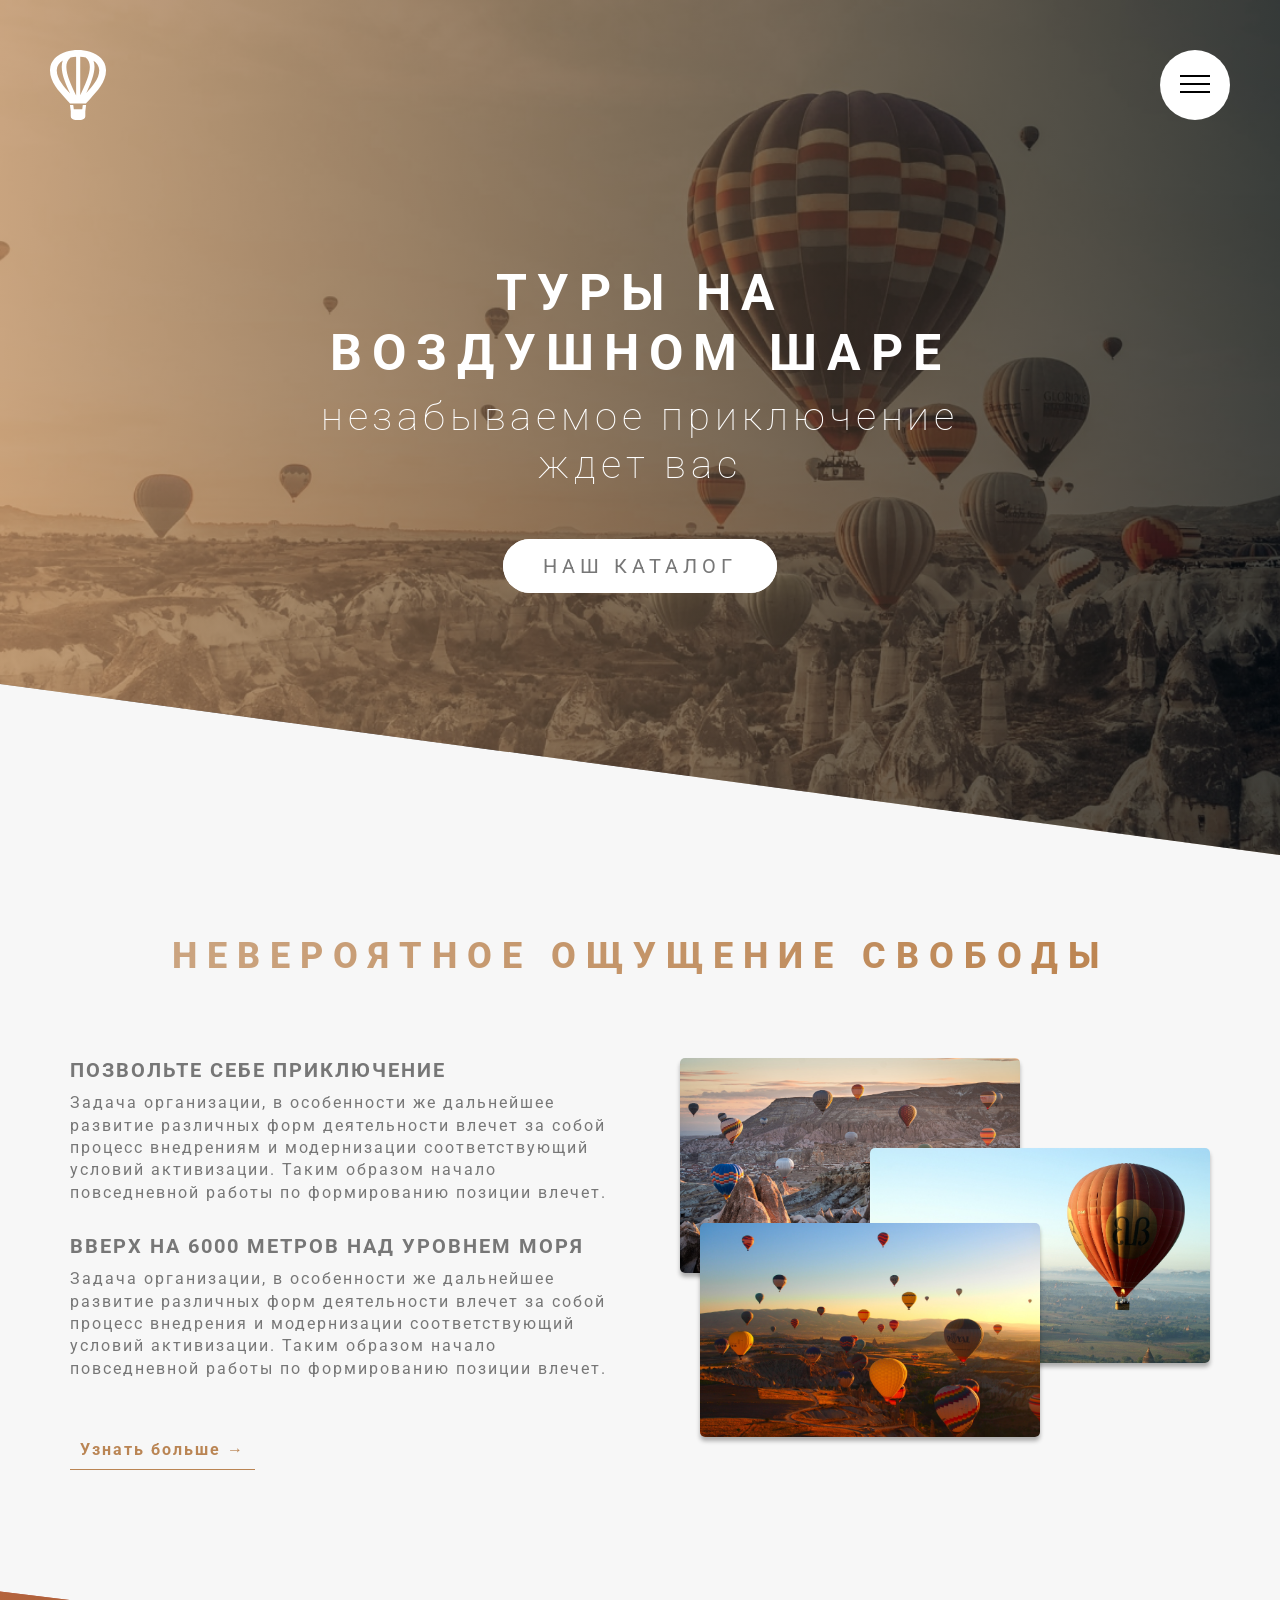
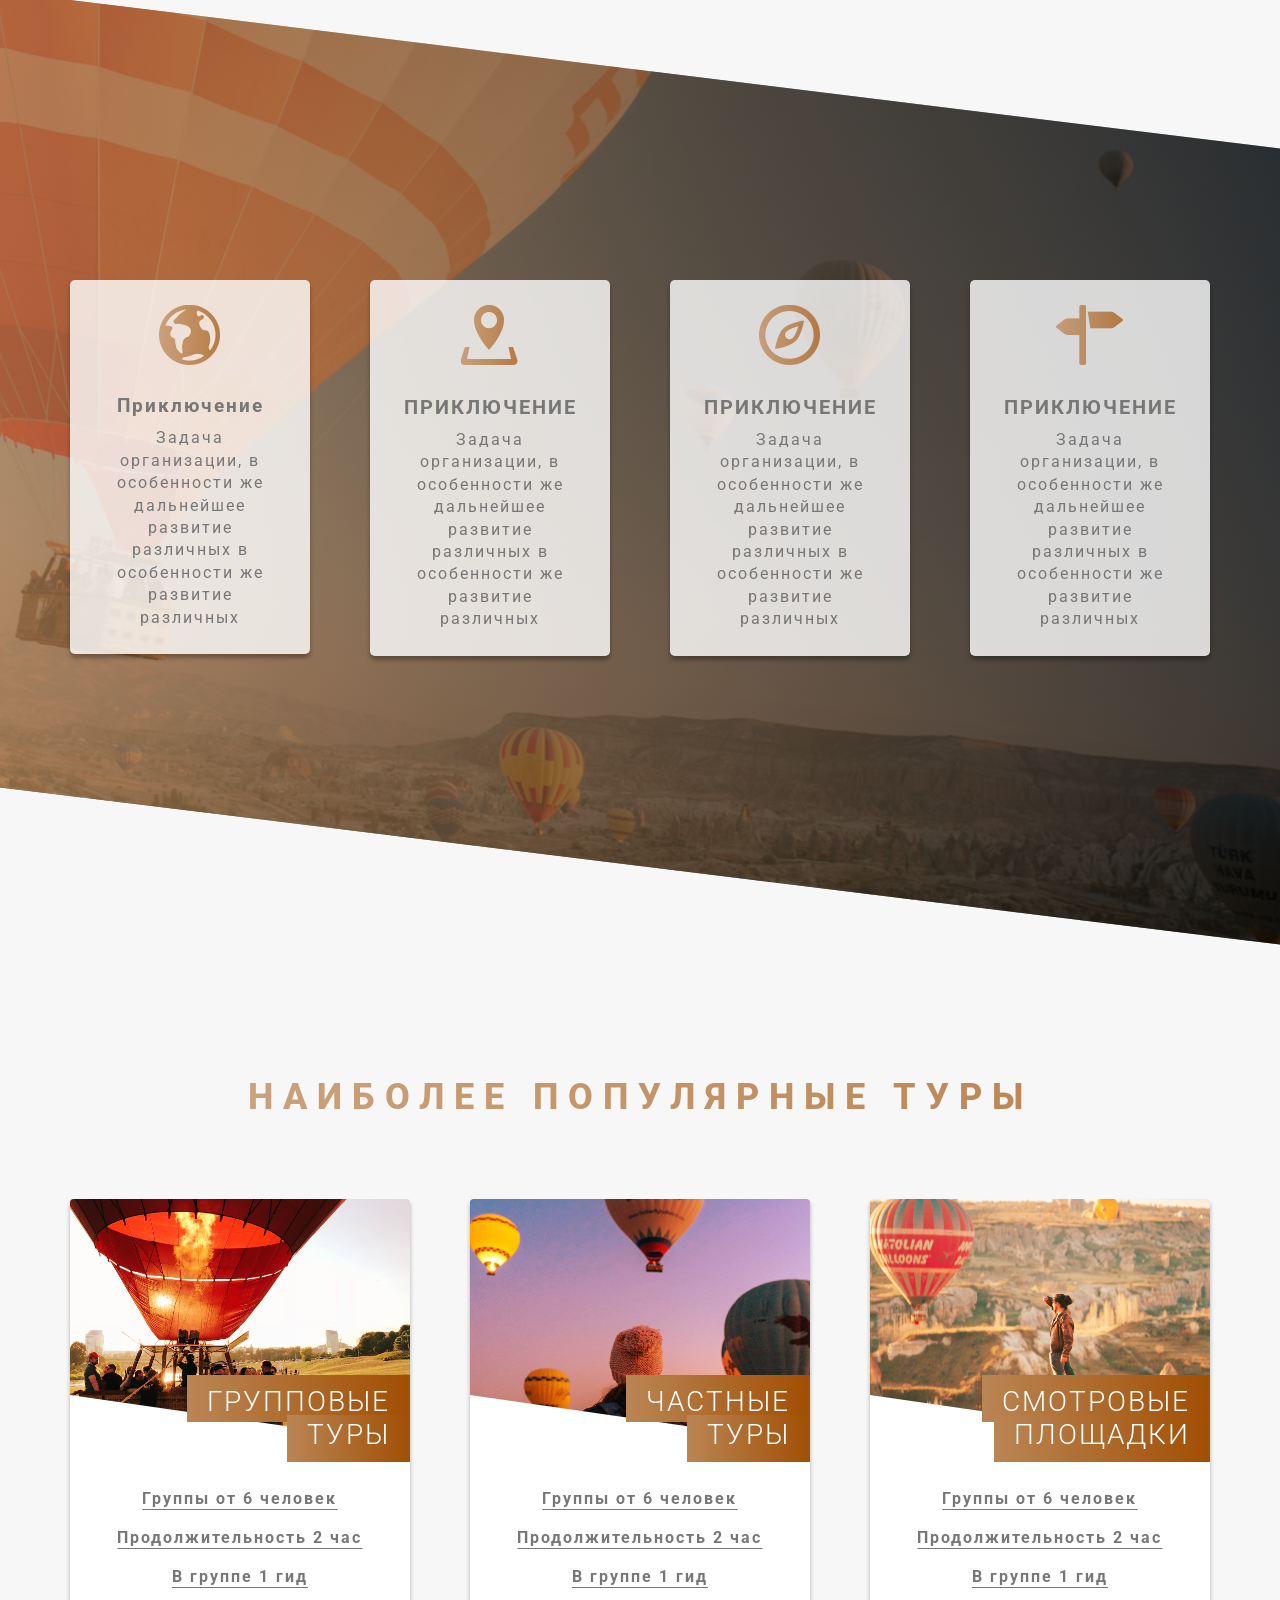
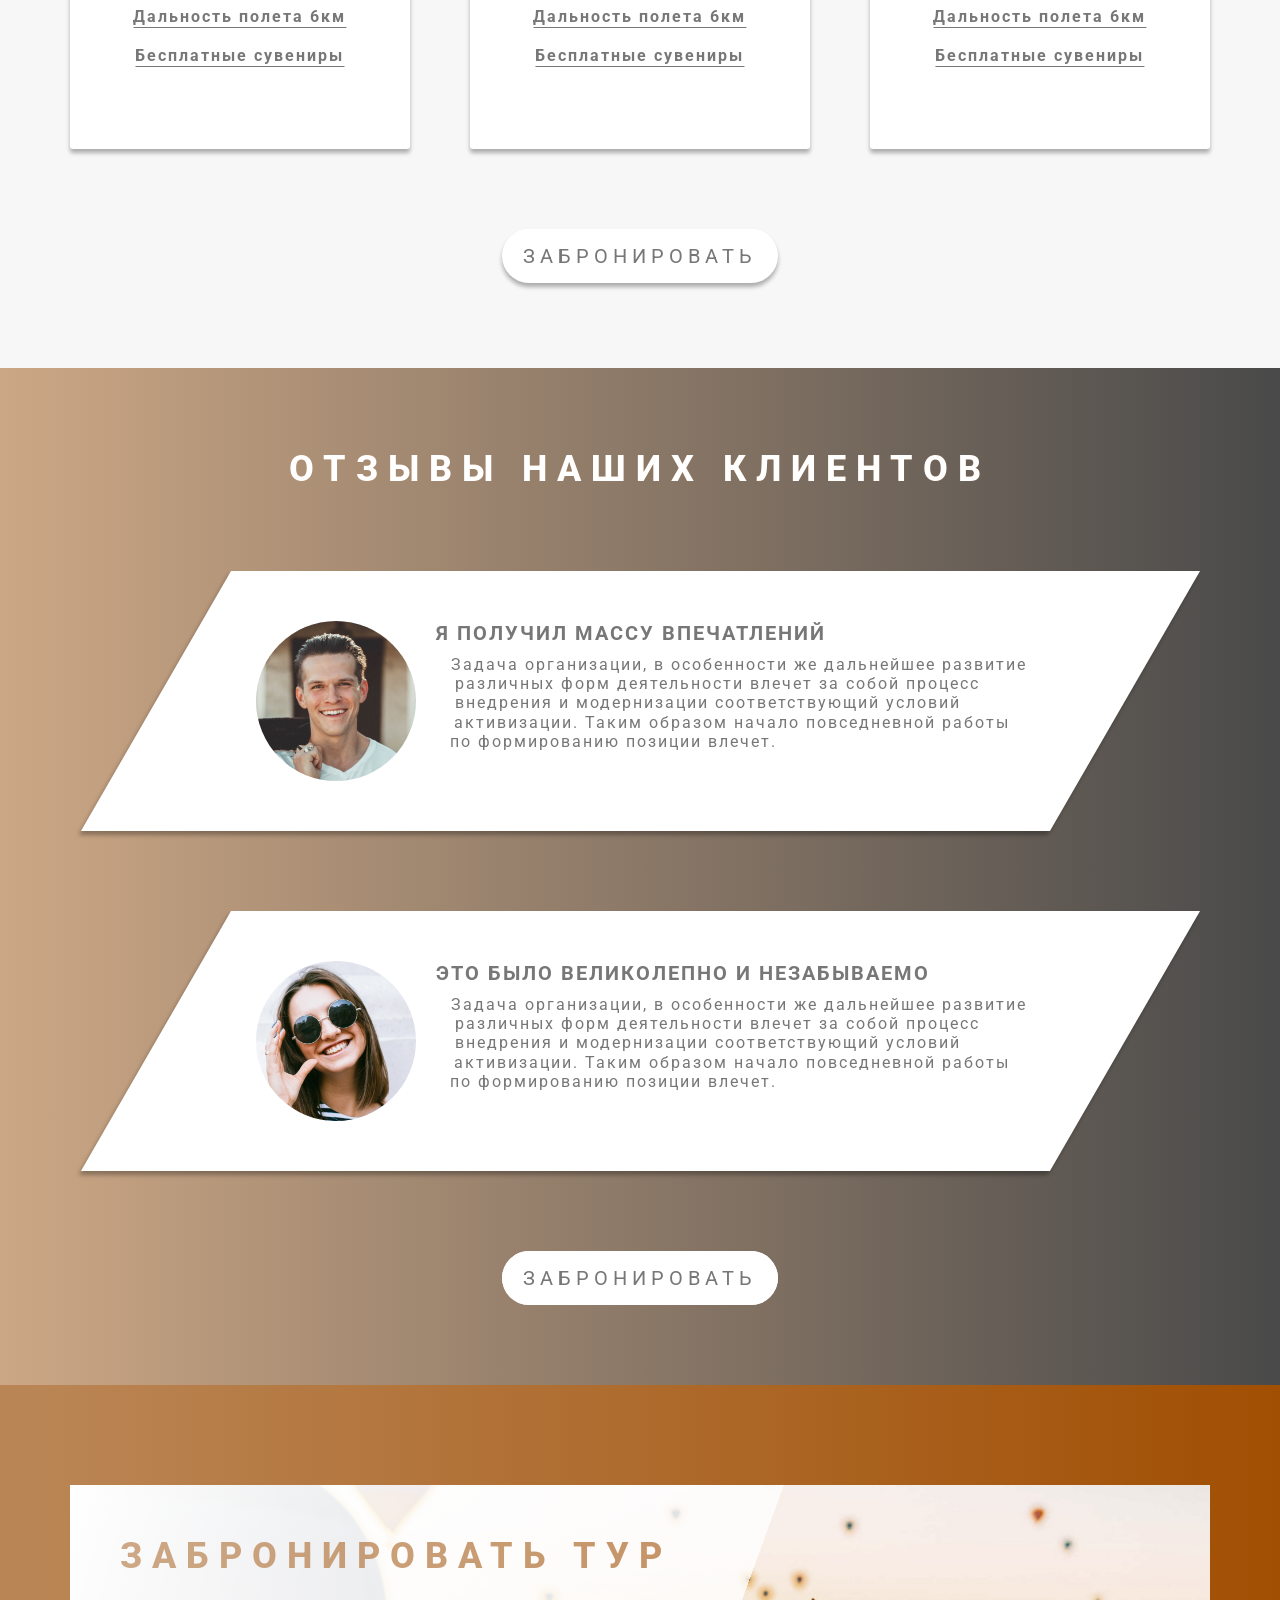
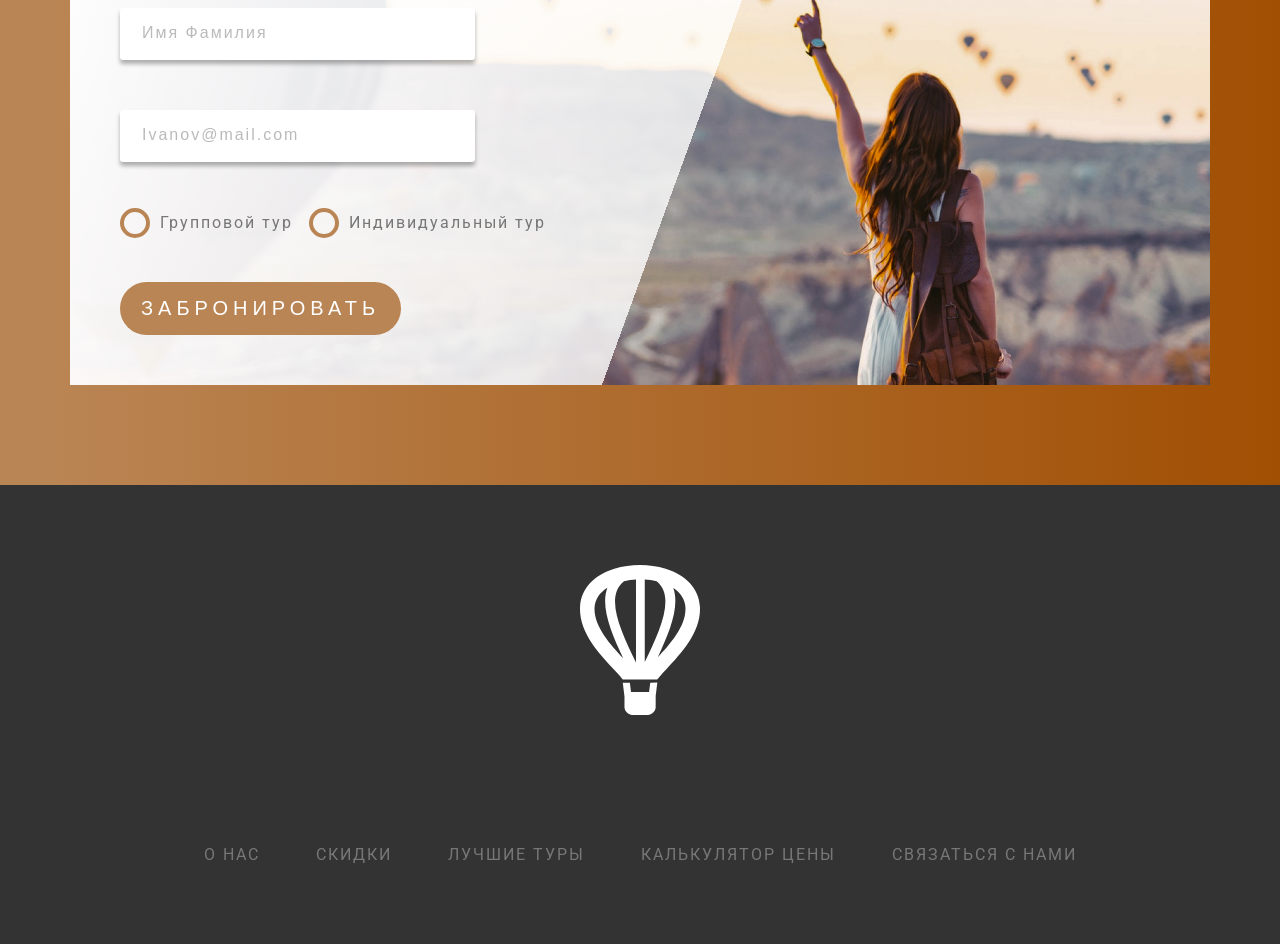
==== commit 98f56f3a: "add burger" ====
--- a/index.html
+++ b/index.html
@@ -1,5 +1,5 @@
 <!DOCTYPE html>
-<html lang="en">
+<html lang="ru">
 
 <head>
   <meta charset="UTF-8">
@@ -12,13 +12,14 @@
 </head>
 
 <body>
-
   <div class="navigation">
-    <button class="burger">
-      <span></span>
-    </button>
-    <nav class="menu">
-      <ul class="menu__list">
+    <input class="navigation__toggle" type="checkbox" id="nav-toggle">
+    <label class="navigation__button" for="nav-toggle">
+      <span class="navigation__icon"></span>
+    </label>
+    <div class="navigation__background"></div>
+    <nav class="navigation__menu">
+      <ul class="navigation__list">
         <li>
           <a href="#">О НАС</a>
         </li>
@@ -36,15 +37,15 @@
         </li>
       </ul>
     </nav>
-
   </div>
+
+
   <header class="header">
-    <!-- <div class="container-fluid"> -->
+
     <a class="header__logo" href="#">
       <img src="icons/Icon-logo.svg" alt="Логотип сайта воздушные">
     </a>
 
-    <!-- </div> -->
     <div class="header__box">
       <h1 class="header__title header__title_white">
         <span class="header__title_big">Туры на воздушном шаре</span>
@@ -334,7 +335,6 @@
       </div>
     </div>
   </footer>
-  <script src="js/script.js"></script>
 </body>
 
 </html>
--- a/css/style.min.css
+++ b/css/style.min.css
@@ -1 +1 @@
-*,*::before,*::after{margin:0;padding:0;-webkit-box-sizing:border-box;box-sizing:border-box}html{font-size:62.5%}@media screen and (max-width: 1024px){html{font-size:50%}}@media screen and (max-width: 768px){html{font-size:43.75%}}body{font-family:"Roboto",sans-serif;font-weight:400;font-size:1.6rem;letter-spacing:.2rem;line-height:1.2;color:#777;background-color:#f7f7f7}a{text-decoration:none;color:#777}ul{list-style:none}.container{max-width:116rem;margin:0 auto;padding:0 10px}.visually-hidden{position:fixed;-webkit-transform:scale(0);-ms-transform:scale(0);transform:scale(0)}[class^=col-]{float:left}[class^=col-]:not(:last-child){margin-right:6rem}.row{max-width:114rem;margin:0 auto}.row::after{content:"";display:table;clear:both}.row:not(:last-child){margin-bottom:8rem}.col-1-of-2{width:calc((100% - 6rem)/2)}.col-1-of-3{width:calc((100% - 2*6rem)/3)}.col-2-of-3{width:calc(2*(100% - 2*6rem)/3 + 6rem)}.col-1-of-4{width:calc((100% - 3*6rem)/4)}.col-2-of-4{width:calc(2*(100% - 3*6rem)/4 + 6rem)}.col-3-of-4{width:calc(3*(100% - 3*6rem)/4 + 2*6rem)}.composition{position:relative}.composition__photo{width:63%;border-radius:.5rem;-webkit-box-shadow:0 .4rem .4rem 0 rgba(0,0,0,.3);box-shadow:0 .4rem .4rem 0 rgba(0,0,0,.3);position:absolute;z-index:1;-webkit-transition:all .3s;transition:all .3s}.composition__photo:hover{-webkit-transform:scale(1.1);-ms-transform:scale(1.1);transform:scale(1.1);z-index:10}.composition__photo_n1{top:0;left:1rem}.composition__photo_n2{top:9rem;right:0}.composition__photo_n3{top:16.5rem;left:3rem}.composition:hover .composition__photo:not(:hover){-webkit-transform:scale(0.9);-ms-transform:scale(0.9);transform:scale(0.9)}.mb-10{margin-bottom:1rem}.mb-30{margin-bottom:3rem}.mb-50{margin-bottom:5rem}.mb-80{margin-bottom:8rem}.header{position:relative;height:95vh;background:-webkit-gradient(linear, left top, right top, from(rgba(186, 133, 84, 0.7)), to(rgba(0, 0, 0, 0.7))),url("../img/header/header-bg.jpg") center/cover no-repeat;background:linear-gradient(90deg, rgba(186, 133, 84, 0.7) 0%, rgba(0, 0, 0, 0.7) 100%),url("../img/header/header-bg.jpg") center/cover no-repeat;-webkit-clip-path:polygon(0 0, 100% 0, 100% 100%, 0 80%);clip-path:polygon(0 0, 100% 0, 100% 100%, 0 80%)}.header__logo{width:5.6rem;height:7rem;position:absolute;top:5rem;left:5rem}.header__box{position:absolute;top:50%;left:50%;-webkit-transform:translate(-50%, -50%);-ms-transform:translate(-50%, -50%);transform:translate(-50%, -50%);text-align:center}.header__title_big{display:block;font-size:5rem;letter-spacing:.2em;text-transform:uppercase;margin-bottom:1rem;-webkit-animation:leftToRight 2s ease-in-out;animation:leftToRight 2s ease-in-out}.header__title_small{display:block;font-weight:100;font-size:4rem;letter-spacing:.12em;margin-bottom:5rem;-webkit-animation:rightToLeft 2s ease-in-out;animation:rightToLeft 2s ease-in-out}.header__title_white{color:#fff}.about{padding:8rem 0 20rem}.paragraph{font-size:1.6rem;line-height:1.4;letter-spacing:.2rem;color:#777}.adventure{padding:21rem 0;background:-webkit-gradient(linear, left top, right top, from(rgba(186, 133, 84, 0.7)), to(rgba(0, 0, 0, 0.7))),url("../img/adventure/adventure-bg.jpg") center/cover no-repeat;background:linear-gradient(90deg, rgba(186, 133, 84, 0.7) 0%, rgba(0, 0, 0, 0.7) 100%),url("../img/adventure/adventure-bg.jpg") center/cover no-repeat;-webkit-transform:skewY(7deg);-ms-transform:skewY(7deg);transform:skewY(7deg)}.adventure>*{-webkit-transform:skewY(-7deg);-ms-transform:skewY(-7deg);transform:skewY(-7deg)}.tour{padding-top:21rem;padding-bottom:8.5rem}.tour__wrapper{text-align:center}.feedBack{padding:8rem 0;position:relative}.feedBack__button{text-align:center}.to-book{padding:10rem 0;background-image:-webkit-gradient(linear, left top, right top, color-stop(3.65%, #ba8554), to(#a14f03));background-image:linear-gradient(90deg, #ba8554 3.65%, #a14f03 100%)}.to-book__wrapper{padding:5rem;width:100%;min-height:500px;background:linear-gradient(110deg, rgb(255, 255, 255) 0%, rgba(255, 255, 255, 0.8) 54%, rgba(255, 255, 255, 0) 54%, rgba(255, 255, 255, 0) 100%),url("../img/to-book/to-book-bg.jpg") center/cover no-repeat}.footer{background-color:#333;padding:8rem 0}.footer__logo-img{display:block;margin:0 auto;width:12rem;margin-bottom:5rem}.footer__list{text-align:center}.footer__list li{display:inline-block}.footer__list li:not(:last-child){margin-right:5rem}.footer__list a{display:inline-block;-webkit-transition:all .3s;transition:all .3s;font-size:1.6rem;color:#777;letter-spacing:.2rem;font-weight:400}.footer__list a:hover{color:#ba8554;-webkit-transform:rotate(5deg) scale(1.1);-ms-transform:rotate(5deg) scale(1.1);transform:rotate(5deg) scale(1.1)}.footer__list a:active{-webkit-transform:scale(0.8);-ms-transform:scale(0.8);transform:scale(0.8)}@-webkit-keyframes leftToRight{0%{opacity:0;-webkit-transform:translateX(-10rem);transform:translateX(-10rem)}80%{-webkit-transform:translateX(1rem);transform:translateX(1rem)}100%{opacity:1;-webkit-transform:translateX(0);transform:translateX(0)}}@keyframes leftToRight{0%{opacity:0;-webkit-transform:translateX(-10rem);transform:translateX(-10rem)}80%{-webkit-transform:translateX(1rem);transform:translateX(1rem)}100%{opacity:1;-webkit-transform:translateX(0);transform:translateX(0)}}@-webkit-keyframes rightToLeft{0%{opacity:0;-webkit-transform:translateX(10rem);transform:translateX(10rem)}80%{-webkit-transform:translateX(-1rem);transform:translateX(-1rem)}100%{opacity:1;-webkit-transform:translateX(0);transform:translateX(0)}}@keyframes rightToLeft{0%{opacity:0;-webkit-transform:translateX(10rem);transform:translateX(10rem)}80%{-webkit-transform:translateX(-1rem);transform:translateX(-1rem)}100%{opacity:1;-webkit-transform:translateX(0);transform:translateX(0)}}@-webkit-keyframes btnToUp{0%{opacity:0;-webkit-transform:translateY(5rem);transform:translateY(5rem)}100%{opacity:1;-webkit-transform:translateY(0);transform:translateY(0)}}@keyframes btnToUp{0%{opacity:0;-webkit-transform:translateY(5rem);transform:translateY(5rem)}100%{opacity:1;-webkit-transform:translateY(0);transform:translateY(0)}}.button{display:inline-block;color:#777;text-transform:uppercase;background-color:#fff;padding:1.5rem 2.1rem;border:none;border-radius:5rem;font-size:2rem;font-weight:400;letter-spacing:.25em;-webkit-transition:all .3s ease 0s;transition:all .3s ease 0s;position:relative}.button__header{padding:1.5rem 4rem}.button:hover{-webkit-transform:translateY(-0.4rem);-ms-transform:translateY(-0.4rem);transform:translateY(-0.4rem);-webkit-box-shadow:0 .4rem .4rem 0 rgba(0,0,0,.3);box-shadow:0 .4rem .4rem 0 rgba(0,0,0,.3)}.button:hover::after{-webkit-transform:scale(1.5, 1.7);-ms-transform:scale(1.5, 1.7);transform:scale(1.5, 1.7);opacity:0}.button::after{content:"";display:inline-block;background-color:#fff;width:100%;height:100%;border-radius:5rem;position:absolute;top:0;left:0;z-index:-1;opacity:1;-webkit-transition:all .3s;transition:all .3s}.button:active{-webkit-transform:translateY(-0.1rem);-ms-transform:translateY(-0.1rem);transform:translateY(-0.1rem);-webkit-box-shadow:0 .4rem .4rem 0 rgba(0,0,0,.1);box-shadow:0 .4rem .4rem 0 rgba(0,0,0,.1)}.button_animated{-webkit-animation:btnToUp .8s ease-out backwards;animation:btnToUp .8s ease-out backwards}.button_brown{background-color:#ba8554;color:#fff}.button_brown:hover{-webkit-transform:translateY(-0.4rem);-ms-transform:translateY(-0.4rem);transform:translateY(-0.4rem);-webkit-box-shadow:0 .4rem .4rem 0 rgba(0,0,0,.3);box-shadow:0 .4rem .4rem 0 rgba(0,0,0,.3)}.button_brown:hover::after{-webkit-transform:scale(1.5, 1.7);-ms-transform:scale(1.5, 1.7);transform:scale(1.5, 1.7);opacity:0}.button_brown::after{background-color:#ba8554}.button:active{-webkit-transform:translateY(-0.1rem);-ms-transform:translateY(-0.1rem);transform:translateY(-0.1rem);-webkit-box-shadow:0 .4rem .4rem 0 rgba(0,0,0,.1);box-shadow:0 .4rem .4rem 0 rgba(0,0,0,.1)}.btn-text{position:relative;display:inline-block;font-weight:700;font-size:1.6rem;letter-spacing:.2rem;color:#ba8554;padding:1rem;border-bottom:1px solid #ba8554;-webkit-transition:all .3s;transition:all .3s}.btn-text::before{content:"";position:absolute;top:0;left:0;z-index:-1;width:0%;height:100%;background-color:#ba8554;-webkit-transition:all .3s ease-in-out;transition:all .3s ease-in-out}.btn-text:hover{color:#fff;-webkit-box-shadow:0 .4rem .4rem 0 rgba(0,0,0,.3);box-shadow:0 .4rem .4rem 0 rgba(0,0,0,.3);-webkit-transform:translateY(-0.3rem);-ms-transform:translateY(-0.3rem);transform:translateY(-0.3rem)}.btn-text:hover::before{width:100%}.btn-text:active{-webkit-transform:translateY(0.3rem);-ms-transform:translateY(0.3rem);transform:translateY(0.3rem)}.title{position:relative;z-index:5;font-size:3.6rem;font-weight:800;letter-spacing:1rem;text-transform:uppercase;background:-webkit-gradient(linear, left top, right top, from(rgba(186, 133, 84, 0.7)), to(rgba(161, 79, 3, 0.7)));background:linear-gradient(90deg, rgba(186, 133, 84, 0.7) 0%, rgba(161, 79, 3, 0.7) 100%);-webkit-background-clip:text;color:rgba(0,0,0,0);-webkit-transition:all .3s;transition:all .3s;text-align:center;-webkit-backface-visibility:hidden;backface-visibility:hidden}.title:hover{text-shadow:0 .4rem .4rem rgba(0,0,0,.25)}.title__about,.title__tour{margin-bottom:8rem}.title_white{color:#fff}.title__to-book{text-align:left}.title-h3{font-weight:700;font-size:2rem;letter-spacing:.2rem;text-transform:uppercase;color:#777}.title-h3__about{margin-bottom:1rem}.adventure-card{background-color:rgba(255,255,255,.8);padding:2.5rem;border-radius:.5rem;text-align:center;-webkit-box-shadow:0 .4rem .4rem 0 rgba(0,0,0,.3);box-shadow:0 .4rem .4rem 0 rgba(0,0,0,.3);-webkit-transition:-webkit-transform .3s;transition:-webkit-transform .3s;transition:transform .3s;transition:transform .3s, -webkit-transform .3s}.adventure-card:hover{-webkit-transform:translateY(-2rem) scale(1.03);-ms-transform:translateY(-2rem) scale(1.03);transform:translateY(-2rem) scale(1.03)}.adventure-card__icon{display:inline-block;font-size:6rem;margin-bottom:3rem;background:-webkit-gradient(linear, left top, right top, from(rgba(186, 133, 84, 0.7)), to(rgba(161, 79, 3, 0.7)));background:linear-gradient(90deg, rgba(186, 133, 84, 0.7) 0%, rgba(161, 79, 3, 0.7) 100%);-webkit-background-clip:text;color:rgba(0,0,0,0)}.tour-card{min-height:50rem;-webkit-perspective:150rem;perspective:150rem;-moz-perspective:150rem;position:relative;padding:0 5rem 55rem}.tour-card__side{border-radius:.3rem;-webkit-box-shadow:0 .4rem .4rem 0 rgba(0,0,0,.3);box-shadow:0 .4rem .4rem 0 rgba(0,0,0,.3);position:absolute;top:0;left:0;width:100%;height:100%;-webkit-transition:all .5s ease-out;transition:all .5s ease-out;-webkit-backface-visibility:hidden;backface-visibility:hidden;overflow:hidden}.tour-card__side_front{background-color:#fff}.tour-card__side_back{background-image:linear-gradient(120deg, rgba(186, 133, 84, 0.7) 0%, rgba(161, 79, 3, 0.7) 100%);-webkit-transform:rotateY(180deg);transform:rotateY(180deg)}.tour-card:hover .tour-card__side_front{-webkit-transform:rotateY(-180deg);transform:rotateY(-180deg)}.tour-card:hover .tour-card__side_back{-webkit-transform:rotateY(0);transform:rotateY(0)}.tour-card__img{background-blend-mode:hard-light;height:24.5rem;border-radius:.3rem;-webkit-clip-path:polygon(0 0, 100% 0, 100% 100%, 0 80%);clip-path:polygon(0 0, 100% 0, 100% 100%, 0 80%);margin-bottom:4.5rem}.tour-card__img_bg-1{background:#ba8554 url("../img/tour/card-1.jpg") center/cover no-repeat}.tour-card__img_bg-2{background:#ba8554 url("../img/tour/card-2.jpg") center/cover no-repeat}.tour-card__img_bg-3{background:#ba8554 url("../img/tour/card-3.jpg") center/cover no-repeat}.tour-card__title{font-weight:300;font-size:2.8rem;text-align:right;color:#fff;text-transform:uppercase;position:absolute;top:17.6rem;right:0}.tour-card__span{display:block;padding:1rem 2rem .3rem;background-image:-webkit-gradient(linear, left top, right top, from(#ba8554), to(#a14f03));background-image:linear-gradient(90deg, #ba8554 0%, #a14f03 100%)}.tour-card__span_2{position:absolute;top:4rem;right:0;padding-top:.3rem;padding-bottom:1rem}.tour-card__descr{text-align:center}.tour-card__item{font-weight:700;text-decoration:underline;text-underline-position:under}.tour-card__item:not(:last-child){margin-bottom:2rem}.tour-card__content{position:absolute;top:50%;left:50%;-webkit-transform:translate(-50%, -50%);-ms-transform:translate(-50%, -50%);transform:translate(-50%, -50%);text-align:center}.tour-card__subtitle{font-weight:300;letter-spacing:.2rem;color:#fff;margin-bottom:8.7rem;text-transform:uppercase}.tour-card__price{font-weight:500;font-size:6rem;letter-spacing:.2rem;color:#fff;margin-bottom:8.7rem}.tour-card__button{-webkit-box-shadow:0 .4rem .4rem 0 rgba(0,0,0,.3);box-shadow:0 .4rem .4rem 0 rgba(0,0,0,.3)}.card-feedBack{width:85%;padding:5rem 10rem 8rem;background-color:#fff;-webkit-box-shadow:0 .4rem .4rem 0 rgba(0,0,0,.3);box-shadow:0 .4rem .4rem 0 rgba(0,0,0,.3);margin:0 auto;-webkit-transform:skewX(330deg);-ms-transform:skewX(330deg);transform:skewX(330deg)}.card-feedBack>*{-webkit-transform:skewX(-330deg);-ms-transform:skewX(-330deg);transform:skewX(-330deg)}.card-feedBack__img{overflow:hidden;border-radius:50%;float:left;shape-outside:circle(50%);width:16rem;height:16rem;margin-right:4rem;position:relative}.card-feedBack__img img{-webkit-transition:all .3s;transition:all .3s;-webkit-transform:scale(1.2);-ms-transform:scale(1.2);transform:scale(1.2);height:100%;width:100%}.card-feedBack__name{position:absolute;top:50%;left:50%;-webkit-transform:translate(-50%, -20%);-ms-transform:translate(-50%, -20%);transform:translate(-50%, -20%);opacity:0;text-align:center;font-size:2.4rem;color:#fff;text-transform:uppercase;-webkit-transition:all .3s;transition:all .3s}.card-feedBack:hover .card-feedBack__name{-webkit-transform:translate(-50%, -50%);-ms-transform:translate(-50%, -50%);transform:translate(-50%, -50%);opacity:1}.card-feedBack:hover img{-webkit-transform:scale(1);-ms-transform:scale(1);transform:scale(1);-webkit-filter:blur(0.3rem) brightness(60%);filter:blur(0.3rem) brightness(60%)}.video{position:absolute;top:0;left:0;width:100%;height:100%;-o-object-fit:cover;object-fit:cover;z-index:-2}.video-bg{position:absolute;top:0;left:0;width:100%;height:100%;z-index:-1;background:-webkit-gradient(linear, left top, right top, from(rgba(186, 133, 84, 0.7)), to(rgba(0, 0, 0, 0.7)));background:linear-gradient(90deg, rgba(186, 133, 84, 0.7), rgba(0, 0, 0, 0.7))}.form__group:not(:last-child){margin-bottom:2rem}.form__group:nth-child(3){margin-bottom:5rem}.form__input{display:block;padding:1.6rem 2.2rem;max-width:35.5rem;width:100%;background-color:#fff;font-size:1.6rem;color:#000;letter-spacing:.2rem;font-weight:400;border:none;border-radius:.3rem;border-bottom:.2rem solid rgba(0,0,0,0);-webkit-box-shadow:0 .4rem .4rem 0 rgba(0,0,0,.3);box-shadow:0 .4rem .4rem 0 rgba(0,0,0,.3);margin-bottom:1.1rem}.form__input::-webkit-input-placeholder{font-size:1.6rem;color:#777;letter-spacing:.2rem;font-weight:400;opacity:.5}.form__input::-moz-placeholder{font-size:1.6rem;color:#777;letter-spacing:.2rem;font-weight:400;opacity:.5}.form__input:-ms-input-placeholder{font-size:1.6rem;color:#777;letter-spacing:.2rem;font-weight:400;opacity:.5}.form__input::-ms-input-placeholder{font-size:1.6rem;color:#777;letter-spacing:.2rem;font-weight:400;opacity:.5}.form__input::placeholder{font-size:1.6rem;color:#777;letter-spacing:.2rem;font-weight:400;opacity:.5}.form__input:focus{outline:none;border-bottom:.2rem solid #66d763}.form__input:focus:invalid{border-bottom:.2rem solid #d76363}.form__label{display:block;font-size:1.6rem;color:#777;letter-spacing:.2rem;font-weight:400;-webkit-transition:all .2s;transition:all .2s;margin-left:1.5rem}.form__input:-moz-placeholder-shown+.form__label{opacity:0;visibility:hidden;transform:translateY(-2rem)}.form__input:-ms-input-placeholder+.form__label{opacity:0;visibility:hidden;-ms-transform:translateY(-2rem);transform:translateY(-2rem)}.form__input:placeholder-shown+.form__label{opacity:0;visibility:hidden;-webkit-transform:translateY(-2rem);-ms-transform:translateY(-2rem);transform:translateY(-2rem)}.form__input-radio{display:none}.form__input-label{cursor:pointer;position:relative;padding-left:4rem;font-size:1.6rem;color:#777;letter-spacing:.2rem;font-weight:400}.form__input-label:not(:last-child){margin-right:1rem}.form__button-radio{display:inline-block;width:3rem;height:3rem;border:.4rem solid #ba8554;border-radius:50%;position:absolute;top:-0.5rem;left:0}.form__button-radio::after{content:"";display:block;width:1.4rem;height:1.4rem;border-radius:50%;background-color:#ba8554;position:absolute;top:50%;left:50%;-webkit-transform:translate(-50%, -50%);-ms-transform:translate(-50%, -50%);transform:translate(-50%, -50%);opacity:0}.form__input-radio:checked+.form__input-label .form__button-radio::after{opacity:1}.navigation{position:relative}.burger{position:fixed;z-index:55;top:5rem;right:5rem;width:7rem;height:7rem;padding:1.5rem 1rem;background-color:#fff;border-radius:50%;border-color:rgba(0,0,0,0);cursor:pointer}.burger span{position:relative;top:-4px}.burger span,.burger span::before,.burger span::after{display:inline-block;width:30px;height:2px;background-color:#000;-webkit-transition:all .3s;transition:all .3s}.burger span::before,.burger span::after{content:"";position:absolute;left:0}.burger span::before{top:-10px}.burger span::after{top:10px}.burger-active span{background-color:rgba(0,0,0,0);-webkit-transition:all .3s;transition:all .3s}.burger-active span::before{top:0;-webkit-transform:rotate(45deg);-ms-transform:rotate(45deg);transform:rotate(45deg)}.burger-active span::after{top:0;-webkit-transform:rotate(-45deg);-ms-transform:rotate(-45deg);transform:rotate(-45deg)}.menu{height:100vh;width:100%;position:fixed;top:0;right:0;z-index:53;-webkit-transition:all .5s easeInOutBack;transition:all .5s easeInOutBack}.menu::before{content:"";width:6rem;height:6rem;border-radius:50%;background:radial-gradient(#a14f03, #ba8554);position:fixed;top:5.5rem;right:5.5rem;z-index:50}.menu__list{position:absolute;top:50%;left:50%;z-index:53;-webkit-transform:translate(-50%, -50%);-ms-transform:translate(-50%, -50%);transform:translate(-50%, -50%)}.menu__list li{text-align:center}.menu__list li:not(:last-child){margin-bottom:3rem}.menu__list a:link,.menu__list a:visited{display:inline-block;font-size:4rem;color:#fff;letter-spacing:.2rem;font-weight:300;text-transform:uppercase;background:linear-gradient(120deg, transparent 0%, transparent 50%, #fff 50%);background-repeat:no-repeat;background-size:225%;padding:1rem 2rem;-webkit-transition:all .5s;transition:all .5s}.menu__list a:link:hover,.menu__list a:link:active,.menu__list a:visited:hover,.menu__list a:visited:active{-webkit-transform:translateX(1rem);-ms-transform:translateX(1rem);transform:translateX(1rem);background-position:100%;color:#a14f03}.menu-active::before{-webkit-transform:scale(350);-ms-transform:scale(350);transform:scale(350)}+*,*::before,*::after{margin:0;padding:0;-webkit-box-sizing:border-box;box-sizing:border-box}html{font-size:62.5%}@media screen and (max-width: 1024px){html{font-size:50%}}@media screen and (max-width: 768px){html{font-size:43.75%}}body{font-family:"Roboto",sans-serif;font-weight:400;font-size:1.6rem;letter-spacing:.2rem;line-height:1.2;color:#777;background-color:#f7f7f7}a{text-decoration:none;color:#777}ul{list-style:none}.container{max-width:116rem;margin:0 auto;padding:0 10px}.visually-hidden{position:fixed;-webkit-transform:scale(0);-ms-transform:scale(0);transform:scale(0)}[class^=col-]{float:left}[class^=col-]:not(:last-child){margin-right:6rem}.row{max-width:114rem;margin:0 auto}.row::after{content:"";display:table;clear:both}.row:not(:last-child){margin-bottom:8rem}.col-1-of-2{width:calc((100% - 6rem)/2)}.col-1-of-3{width:calc((100% - 2*6rem)/3)}.col-2-of-3{width:calc(2*(100% - 2*6rem)/3 + 6rem)}.col-1-of-4{width:calc((100% - 3*6rem)/4)}.col-2-of-4{width:calc(2*(100% - 3*6rem)/4 + 6rem)}.col-3-of-4{width:calc(3*(100% - 3*6rem)/4 + 2*6rem)}.composition{position:relative}.composition__photo{width:63%;border-radius:.5rem;-webkit-box-shadow:0 .4rem .4rem 0 rgba(0,0,0,.3);box-shadow:0 .4rem .4rem 0 rgba(0,0,0,.3);position:absolute;z-index:1;-webkit-transition:all .3s;transition:all .3s}.composition__photo:hover{-webkit-transform:scale(1.1);-ms-transform:scale(1.1);transform:scale(1.1);z-index:10}.composition__photo_n1{top:0;left:1rem}.composition__photo_n2{top:9rem;right:0}.composition__photo_n3{top:16.5rem;left:3rem}.composition:hover .composition__photo:not(:hover){-webkit-transform:scale(0.9);-ms-transform:scale(0.9);transform:scale(0.9)}.mb-10{margin-bottom:1rem}.mb-30{margin-bottom:3rem}.mb-50{margin-bottom:5rem}.mb-80{margin-bottom:8rem}.header{position:relative;height:95vh;background:-webkit-gradient(linear, left top, right top, from(rgba(186, 133, 84, 0.7)), to(rgba(0, 0, 0, 0.7))),url("../img/header/header-bg.jpg") center/cover no-repeat;background:linear-gradient(90deg, rgba(186, 133, 84, 0.7) 0%, rgba(0, 0, 0, 0.7) 100%),url("../img/header/header-bg.jpg") center/cover no-repeat;-webkit-clip-path:polygon(0 0, 100% 0, 100% 100%, 0 80%);clip-path:polygon(0 0, 100% 0, 100% 100%, 0 80%)}.header__logo{width:5.6rem;height:7rem;position:absolute;top:5rem;left:5rem}.header__box{position:absolute;top:50%;left:50%;-webkit-transform:translate(-50%, -50%);-ms-transform:translate(-50%, -50%);transform:translate(-50%, -50%);text-align:center}.header__title_big{display:block;font-size:5rem;letter-spacing:.2em;text-transform:uppercase;margin-bottom:1rem;-webkit-animation:leftToRight 2s ease-in-out;animation:leftToRight 2s ease-in-out}.header__title_small{display:block;font-weight:100;font-size:4rem;letter-spacing:.12em;margin-bottom:5rem;-webkit-animation:rightToLeft 2s ease-in-out;animation:rightToLeft 2s ease-in-out}.header__title_white{color:#fff}.about{padding:8rem 0 20rem}.paragraph{font-size:1.6rem;line-height:1.4;letter-spacing:.2rem;color:#777}.adventure{padding:21rem 0;background:-webkit-gradient(linear, left top, right top, from(rgba(186, 133, 84, 0.7)), to(rgba(0, 0, 0, 0.7))),url("../img/adventure/adventure-bg.jpg") center/cover no-repeat;background:linear-gradient(90deg, rgba(186, 133, 84, 0.7) 0%, rgba(0, 0, 0, 0.7) 100%),url("../img/adventure/adventure-bg.jpg") center/cover no-repeat;-webkit-transform:skewY(7deg);-ms-transform:skewY(7deg);transform:skewY(7deg)}.adventure>*{-webkit-transform:skewY(-7deg);-ms-transform:skewY(-7deg);transform:skewY(-7deg)}.tour{padding-top:21rem;padding-bottom:8.5rem}.tour__wrapper{text-align:center}.feedBack{padding:8rem 0;position:relative}.feedBack__button{text-align:center}.to-book{padding:10rem 0;background-image:-webkit-gradient(linear, left top, right top, color-stop(3.65%, #ba8554), to(#a14f03));background-image:linear-gradient(90deg, #ba8554 3.65%, #a14f03 100%)}.to-book__wrapper{padding:5rem;width:100%;min-height:500px;background:linear-gradient(110deg, rgb(255, 255, 255) 0%, rgba(255, 255, 255, 0.8) 54%, rgba(255, 255, 255, 0) 54%, rgba(255, 255, 255, 0) 100%),url("../img/to-book/to-book-bg.jpg") center/cover no-repeat}.footer{background-color:#333;padding:8rem 0}.footer__logo-img{display:block;margin:0 auto;width:12rem;margin-bottom:5rem}.footer__list{text-align:center}.footer__list li{display:inline-block}.footer__list li:not(:last-child){margin-right:5rem}.footer__list a{display:inline-block;-webkit-transition:all .3s;transition:all .3s;font-size:1.6rem;color:#777;letter-spacing:.2rem;font-weight:400}.footer__list a:hover{color:#ba8554;-webkit-transform:rotate(5deg) scale(1.1);-ms-transform:rotate(5deg) scale(1.1);transform:rotate(5deg) scale(1.1)}.footer__list a:active{-webkit-transform:scale(0.8);-ms-transform:scale(0.8);transform:scale(0.8)}@-webkit-keyframes leftToRight{0%{opacity:0;-webkit-transform:translateX(-10rem);transform:translateX(-10rem)}80%{-webkit-transform:translateX(1rem);transform:translateX(1rem)}100%{opacity:1;-webkit-transform:translateX(0);transform:translateX(0)}}@keyframes leftToRight{0%{opacity:0;-webkit-transform:translateX(-10rem);transform:translateX(-10rem)}80%{-webkit-transform:translateX(1rem);transform:translateX(1rem)}100%{opacity:1;-webkit-transform:translateX(0);transform:translateX(0)}}@-webkit-keyframes rightToLeft{0%{opacity:0;-webkit-transform:translateX(10rem);transform:translateX(10rem)}80%{-webkit-transform:translateX(-1rem);transform:translateX(-1rem)}100%{opacity:1;-webkit-transform:translateX(0);transform:translateX(0)}}@keyframes rightToLeft{0%{opacity:0;-webkit-transform:translateX(10rem);transform:translateX(10rem)}80%{-webkit-transform:translateX(-1rem);transform:translateX(-1rem)}100%{opacity:1;-webkit-transform:translateX(0);transform:translateX(0)}}@-webkit-keyframes btnToUp{0%{opacity:0;-webkit-transform:translateY(5rem);transform:translateY(5rem)}100%{opacity:1;-webkit-transform:translateY(0);transform:translateY(0)}}@keyframes btnToUp{0%{opacity:0;-webkit-transform:translateY(5rem);transform:translateY(5rem)}100%{opacity:1;-webkit-transform:translateY(0);transform:translateY(0)}}.button{display:inline-block;color:#777;text-transform:uppercase;background-color:#fff;padding:1.5rem 2.1rem;border:none;border-radius:5rem;font-size:2rem;font-weight:400;letter-spacing:.25em;-webkit-transition:all .3s ease 0s;transition:all .3s ease 0s;position:relative}.button__header{padding:1.5rem 4rem}.button:hover{-webkit-transform:translateY(-0.4rem);-ms-transform:translateY(-0.4rem);transform:translateY(-0.4rem);-webkit-box-shadow:0 .4rem .4rem 0 rgba(0,0,0,.3);box-shadow:0 .4rem .4rem 0 rgba(0,0,0,.3)}.button:hover::after{-webkit-transform:scale(1.5, 1.7);-ms-transform:scale(1.5, 1.7);transform:scale(1.5, 1.7);opacity:0}.button::after{content:"";display:inline-block;background-color:#fff;width:100%;height:100%;border-radius:5rem;position:absolute;top:0;left:0;z-index:-1;opacity:1;-webkit-transition:all .3s;transition:all .3s}.button:active{-webkit-transform:translateY(-0.1rem);-ms-transform:translateY(-0.1rem);transform:translateY(-0.1rem);-webkit-box-shadow:0 .4rem .4rem 0 rgba(0,0,0,.1);box-shadow:0 .4rem .4rem 0 rgba(0,0,0,.1)}.button_animated{-webkit-animation:btnToUp .8s ease-out backwards;animation:btnToUp .8s ease-out backwards}.button_brown{background-color:#ba8554;color:#fff}.button_brown:hover{-webkit-transform:translateY(-0.4rem);-ms-transform:translateY(-0.4rem);transform:translateY(-0.4rem);-webkit-box-shadow:0 .4rem .4rem 0 rgba(0,0,0,.3);box-shadow:0 .4rem .4rem 0 rgba(0,0,0,.3)}.button_brown:hover::after{-webkit-transform:scale(1.5, 1.7);-ms-transform:scale(1.5, 1.7);transform:scale(1.5, 1.7);opacity:0}.button_brown::after{background-color:#ba8554}.button:active{-webkit-transform:translateY(-0.1rem);-ms-transform:translateY(-0.1rem);transform:translateY(-0.1rem);-webkit-box-shadow:0 .4rem .4rem 0 rgba(0,0,0,.1);box-shadow:0 .4rem .4rem 0 rgba(0,0,0,.1)}.btn-text{position:relative;display:inline-block;font-weight:700;font-size:1.6rem;letter-spacing:.2rem;color:#ba8554;padding:1rem;border-bottom:1px solid #ba8554;-webkit-transition:all .3s;transition:all .3s}.btn-text::before{content:"";position:absolute;top:0;left:0;z-index:-1;width:0%;height:100%;background-color:#ba8554;-webkit-transition:all .3s ease-in-out;transition:all .3s ease-in-out}.btn-text:hover{color:#fff;-webkit-box-shadow:0 .4rem .4rem 0 rgba(0,0,0,.3);box-shadow:0 .4rem .4rem 0 rgba(0,0,0,.3);-webkit-transform:translateY(-0.3rem);-ms-transform:translateY(-0.3rem);transform:translateY(-0.3rem)}.btn-text:hover::before{width:100%}.btn-text:active{-webkit-transform:translateY(0.3rem);-ms-transform:translateY(0.3rem);transform:translateY(0.3rem)}.title{position:relative;z-index:5;font-size:3.6rem;font-weight:800;letter-spacing:1rem;text-transform:uppercase;background:-webkit-gradient(linear, left top, right top, from(rgba(186, 133, 84, 0.7)), to(rgba(161, 79, 3, 0.7)));background:linear-gradient(90deg, rgba(186, 133, 84, 0.7) 0%, rgba(161, 79, 3, 0.7) 100%);-webkit-background-clip:text;color:rgba(0,0,0,0);-webkit-transition:all .3s;transition:all .3s;text-align:center;-webkit-backface-visibility:hidden;backface-visibility:hidden}.title:hover{text-shadow:0 .4rem .4rem rgba(0,0,0,.25)}.title__about,.title__tour{margin-bottom:8rem}.title_white{color:#fff}.title__to-book{text-align:left}.title-h3{font-weight:700;font-size:2rem;letter-spacing:.2rem;text-transform:uppercase;color:#777}.title-h3__about{margin-bottom:1rem}.adventure-card{background-color:rgba(255,255,255,.8);padding:2.5rem;border-radius:.5rem;text-align:center;-webkit-box-shadow:0 .4rem .4rem 0 rgba(0,0,0,.3);box-shadow:0 .4rem .4rem 0 rgba(0,0,0,.3);-webkit-transition:-webkit-transform .3s;transition:-webkit-transform .3s;transition:transform .3s;transition:transform .3s, -webkit-transform .3s}.adventure-card:hover{-webkit-transform:translateY(-2rem) scale(1.03);-ms-transform:translateY(-2rem) scale(1.03);transform:translateY(-2rem) scale(1.03)}.adventure-card__icon{display:inline-block;font-size:6rem;margin-bottom:3rem;background:-webkit-gradient(linear, left top, right top, from(rgba(186, 133, 84, 0.7)), to(rgba(161, 79, 3, 0.7)));background:linear-gradient(90deg, rgba(186, 133, 84, 0.7) 0%, rgba(161, 79, 3, 0.7) 100%);-webkit-background-clip:text;color:rgba(0,0,0,0)}.tour-card{min-height:50rem;-webkit-perspective:150rem;perspective:150rem;-moz-perspective:150rem;position:relative;padding:0 5rem 55rem}.tour-card__side{border-radius:.3rem;-webkit-box-shadow:0 .4rem .4rem 0 rgba(0,0,0,.3);box-shadow:0 .4rem .4rem 0 rgba(0,0,0,.3);position:absolute;top:0;left:0;width:100%;height:100%;-webkit-transition:all .5s ease-out;transition:all .5s ease-out;-webkit-backface-visibility:hidden;backface-visibility:hidden;overflow:hidden}.tour-card__side_front{background-color:#fff}.tour-card__side_back{background-image:linear-gradient(120deg, rgba(186, 133, 84, 0.7) 0%, rgba(161, 79, 3, 0.7) 100%);-webkit-transform:rotateY(180deg);transform:rotateY(180deg)}.tour-card:hover .tour-card__side_front{-webkit-transform:rotateY(-180deg);transform:rotateY(-180deg)}.tour-card:hover .tour-card__side_back{-webkit-transform:rotateY(0);transform:rotateY(0)}.tour-card__img{background-blend-mode:hard-light;height:24.5rem;border-radius:.3rem;-webkit-clip-path:polygon(0 0, 100% 0, 100% 100%, 0 80%);clip-path:polygon(0 0, 100% 0, 100% 100%, 0 80%);margin-bottom:4.5rem}.tour-card__img_bg-1{background:#ba8554 url("../img/tour/card-1.jpg") center/cover no-repeat}.tour-card__img_bg-2{background:#ba8554 url("../img/tour/card-2.jpg") center/cover no-repeat}.tour-card__img_bg-3{background:#ba8554 url("../img/tour/card-3.jpg") center/cover no-repeat}.tour-card__title{font-weight:300;font-size:2.8rem;text-align:right;color:#fff;text-transform:uppercase;position:absolute;top:17.6rem;right:0}.tour-card__span{display:block;padding:1rem 2rem .3rem;background-image:-webkit-gradient(linear, left top, right top, from(#ba8554), to(#a14f03));background-image:linear-gradient(90deg, #ba8554 0%, #a14f03 100%)}.tour-card__span_2{position:absolute;top:4rem;right:0;padding-top:.3rem;padding-bottom:1rem}.tour-card__descr{text-align:center}.tour-card__item{font-weight:700;text-decoration:underline;text-underline-position:under}.tour-card__item:not(:last-child){margin-bottom:2rem}.tour-card__content{position:absolute;top:50%;left:50%;-webkit-transform:translate(-50%, -50%);-ms-transform:translate(-50%, -50%);transform:translate(-50%, -50%);text-align:center}.tour-card__subtitle{font-weight:300;letter-spacing:.2rem;color:#fff;margin-bottom:8.7rem;text-transform:uppercase}.tour-card__price{font-weight:500;font-size:6rem;letter-spacing:.2rem;color:#fff;margin-bottom:8.7rem}.tour-card__button{-webkit-box-shadow:0 .4rem .4rem 0 rgba(0,0,0,.3);box-shadow:0 .4rem .4rem 0 rgba(0,0,0,.3)}.card-feedBack{width:85%;padding:5rem 10rem 8rem;background-color:#fff;-webkit-box-shadow:0 .4rem .4rem 0 rgba(0,0,0,.3);box-shadow:0 .4rem .4rem 0 rgba(0,0,0,.3);margin:0 auto;-webkit-transform:skewX(330deg);-ms-transform:skewX(330deg);transform:skewX(330deg)}.card-feedBack>*{-webkit-transform:skewX(-330deg);-ms-transform:skewX(-330deg);transform:skewX(-330deg)}.card-feedBack__img{overflow:hidden;border-radius:50%;float:left;shape-outside:circle(50%);width:16rem;height:16rem;margin-right:4rem;position:relative}.card-feedBack__img img{-webkit-transition:all .3s;transition:all .3s;-webkit-transform:scale(1.2);-ms-transform:scale(1.2);transform:scale(1.2);height:100%;width:100%}.card-feedBack__name{position:absolute;top:50%;left:50%;-webkit-transform:translate(-50%, -20%);-ms-transform:translate(-50%, -20%);transform:translate(-50%, -20%);opacity:0;text-align:center;font-size:2.4rem;color:#fff;text-transform:uppercase;-webkit-transition:all .3s;transition:all .3s}.card-feedBack:hover .card-feedBack__name{-webkit-transform:translate(-50%, -50%);-ms-transform:translate(-50%, -50%);transform:translate(-50%, -50%);opacity:1}.card-feedBack:hover img{-webkit-transform:scale(1);-ms-transform:scale(1);transform:scale(1);-webkit-filter:blur(0.3rem) brightness(60%);filter:blur(0.3rem) brightness(60%)}.video{position:absolute;top:0;left:0;width:100%;height:100%;-o-object-fit:cover;object-fit:cover;z-index:-2}.video-bg{position:absolute;top:0;left:0;width:100%;height:100%;z-index:-1;background:-webkit-gradient(linear, left top, right top, from(rgba(186, 133, 84, 0.7)), to(rgba(0, 0, 0, 0.7)));background:linear-gradient(90deg, rgba(186, 133, 84, 0.7), rgba(0, 0, 0, 0.7))}.form__group:not(:last-child){margin-bottom:2rem}.form__group:nth-child(3){margin-bottom:5rem}.form__input{display:block;padding:1.6rem 2.2rem;max-width:35.5rem;width:100%;background-color:#fff;font-size:1.6rem;color:#000;letter-spacing:.2rem;font-weight:400;border:none;border-radius:.3rem;border-bottom:.2rem solid rgba(0,0,0,0);-webkit-box-shadow:0 .4rem .4rem 0 rgba(0,0,0,.3);box-shadow:0 .4rem .4rem 0 rgba(0,0,0,.3);margin-bottom:1.1rem}.form__input::-webkit-input-placeholder{font-size:1.6rem;color:#777;letter-spacing:.2rem;font-weight:400;opacity:.5}.form__input::-moz-placeholder{font-size:1.6rem;color:#777;letter-spacing:.2rem;font-weight:400;opacity:.5}.form__input:-ms-input-placeholder{font-size:1.6rem;color:#777;letter-spacing:.2rem;font-weight:400;opacity:.5}.form__input::-ms-input-placeholder{font-size:1.6rem;color:#777;letter-spacing:.2rem;font-weight:400;opacity:.5}.form__input::placeholder{font-size:1.6rem;color:#777;letter-spacing:.2rem;font-weight:400;opacity:.5}.form__input:focus{outline:none;border-bottom:.2rem solid #66d763}.form__input:focus:invalid{border-bottom:.2rem solid #d76363}.form__label{display:block;font-size:1.6rem;color:#777;letter-spacing:.2rem;font-weight:400;-webkit-transition:all .2s;transition:all .2s;margin-left:1.5rem}.form__input:-moz-placeholder-shown+.form__label{opacity:0;visibility:hidden;transform:translateY(-2rem)}.form__input:-ms-input-placeholder+.form__label{opacity:0;visibility:hidden;-ms-transform:translateY(-2rem);transform:translateY(-2rem)}.form__input:placeholder-shown+.form__label{opacity:0;visibility:hidden;-webkit-transform:translateY(-2rem);-ms-transform:translateY(-2rem);transform:translateY(-2rem)}.form__input-radio{display:none}.form__input-label{cursor:pointer;position:relative;padding-left:4rem;font-size:1.6rem;color:#777;letter-spacing:.2rem;font-weight:400}.form__input-label:not(:last-child){margin-right:1rem}.form__button-radio{display:inline-block;width:3rem;height:3rem;border:.4rem solid #ba8554;border-radius:50%;position:absolute;top:-0.5rem;left:0}.form__button-radio::after{content:"";display:block;width:1.4rem;height:1.4rem;border-radius:50%;background-color:#ba8554;position:absolute;top:50%;left:50%;-webkit-transform:translate(-50%, -50%);-ms-transform:translate(-50%, -50%);transform:translate(-50%, -50%);opacity:0}.form__input-radio:checked+.form__input-label .form__button-radio::after{opacity:1}.navigation__toggle{display:none}.navigation__button{position:fixed;z-index:55;top:5rem;right:5rem;width:7rem;height:7rem;background-color:#fff;border-radius:50%;border-color:rgba(0,0,0,0);text-align:center;cursor:pointer}.navigation__icon{position:relative;top:20px}.navigation__icon,.navigation__icon::before,.navigation__icon::after{display:inline-block;width:30px;height:2px;background-color:#000;-webkit-transition:all .3s;transition:all .3s}.navigation__icon::before,.navigation__icon::after{content:"";position:absolute;left:0;-webkit-transition:all .3s;transition:all .3s}.navigation__icon::before{top:-8px}.navigation__icon::after{top:8px}.navigation__button:hover .navigation__icon::before{top:-10px}.navigation__button:hover .navigation__icon::after{top:10px}.navigation__background{width:6rem;height:6rem;border-radius:50%;background:radial-gradient(#a14f03, #ba8554);position:fixed;top:5.5rem;right:5.5rem;z-index:50;-webkit-transition:all .7s;transition:all .7s}.navigation__menu{height:100vh;position:fixed;top:0;right:0;z-index:53;-webkit-transition:all .3s cubic-bezier(0.68, -0.6, 0.32, 1.6);transition:all .3s cubic-bezier(0.68, -0.6, 0.32, 1.6);opacity:0;width:0}.navigation__list{position:absolute;top:50%;left:50%;-webkit-transform:translate(-50%, -50%);-ms-transform:translate(-50%, -50%);transform:translate(-50%, -50%);width:100%}.navigation__list li{text-align:center}.navigation__list li:not(:last-child){margin-bottom:3rem}.navigation__list a:link,.navigation__list a:visited{display:inline-block;font-size:4rem;color:#fff;letter-spacing:.2rem;font-weight:300;text-transform:uppercase;background:linear-gradient(120deg, transparent 0%, transparent 50%, #fff 50%);background-repeat:no-repeat-;background-size:225%;padding:1rem 2rem;-webkit-transition:all .5s;transition:all .5s}.navigation__list a:hover,.navigation__list a:active{-webkit-transform:translateX(1rem);-ms-transform:translateX(1rem);transform:translateX(1rem);background-position:100%;color:#a14f03}.navigation__toggle:checked~.navigation__background{-webkit-transform:scale(150);-ms-transform:scale(150);transform:scale(150)}.navigation__toggle:checked~.navigation__menu{opacity:1;width:100%}.navigation__toggle:checked+.navigation__button .navigation__icon{background:rgba(0,0,0,0)}.navigation__toggle:checked+.navigation__button .navigation__icon::before{top:0;-webkit-transform:rotate(45deg);-ms-transform:rotate(45deg);transform:rotate(45deg)}.navigation__toggle:checked+.navigation__button .navigation__icon::after{top:0;-webkit-transform:rotate(-45deg);-ms-transform:rotate(-45deg);transform:rotate(-45deg)}
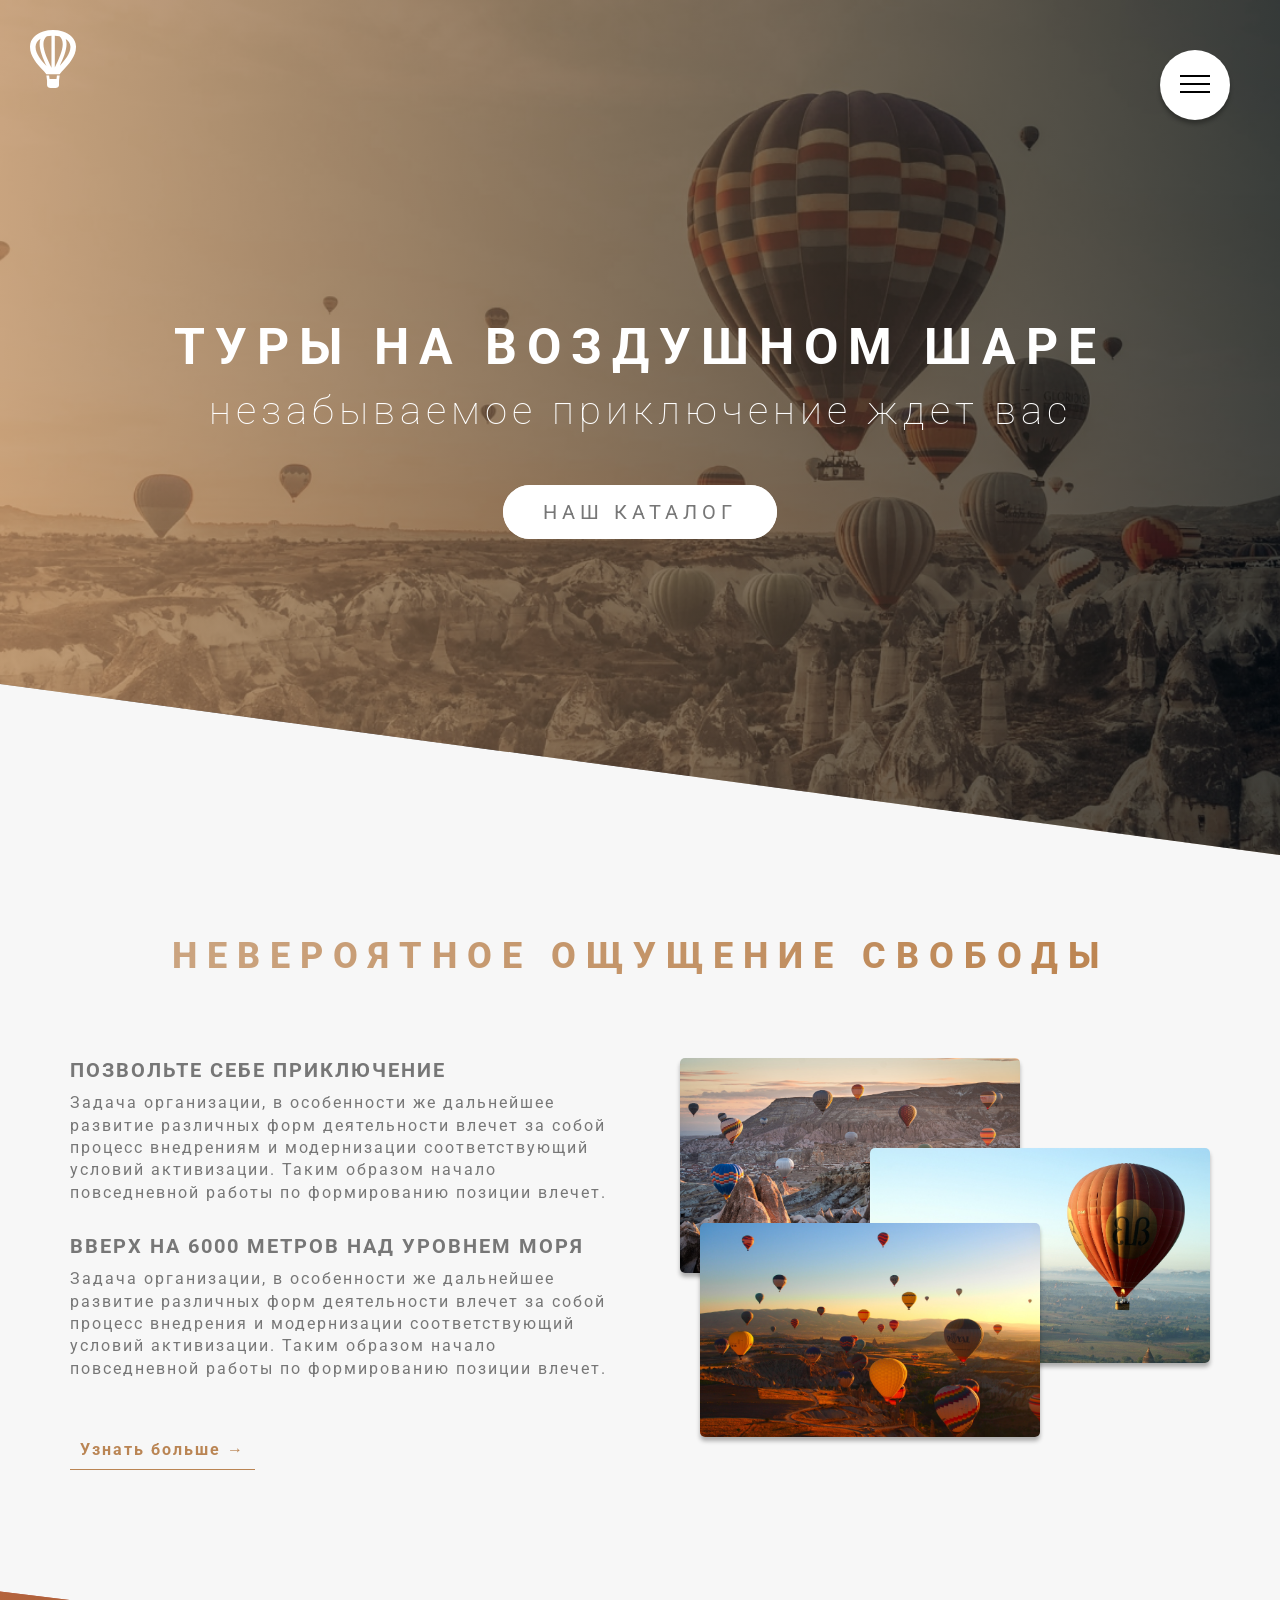
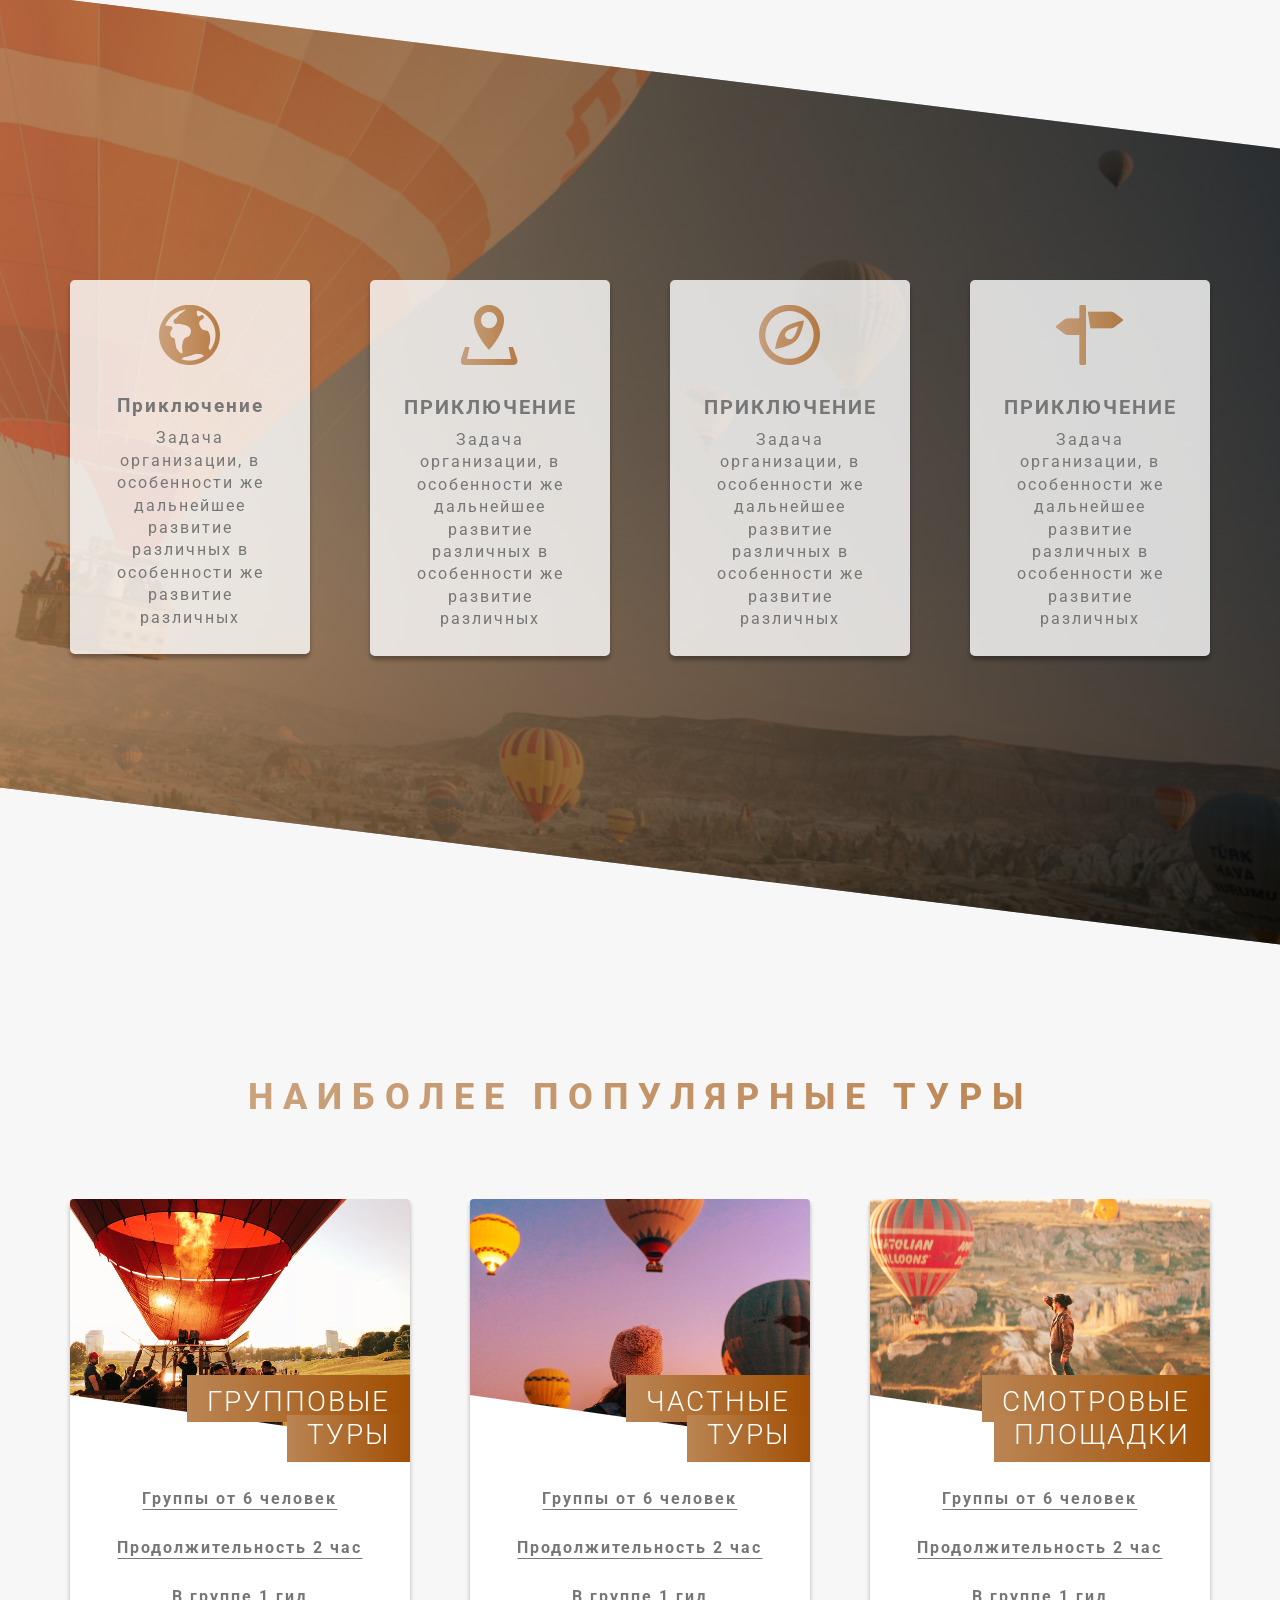
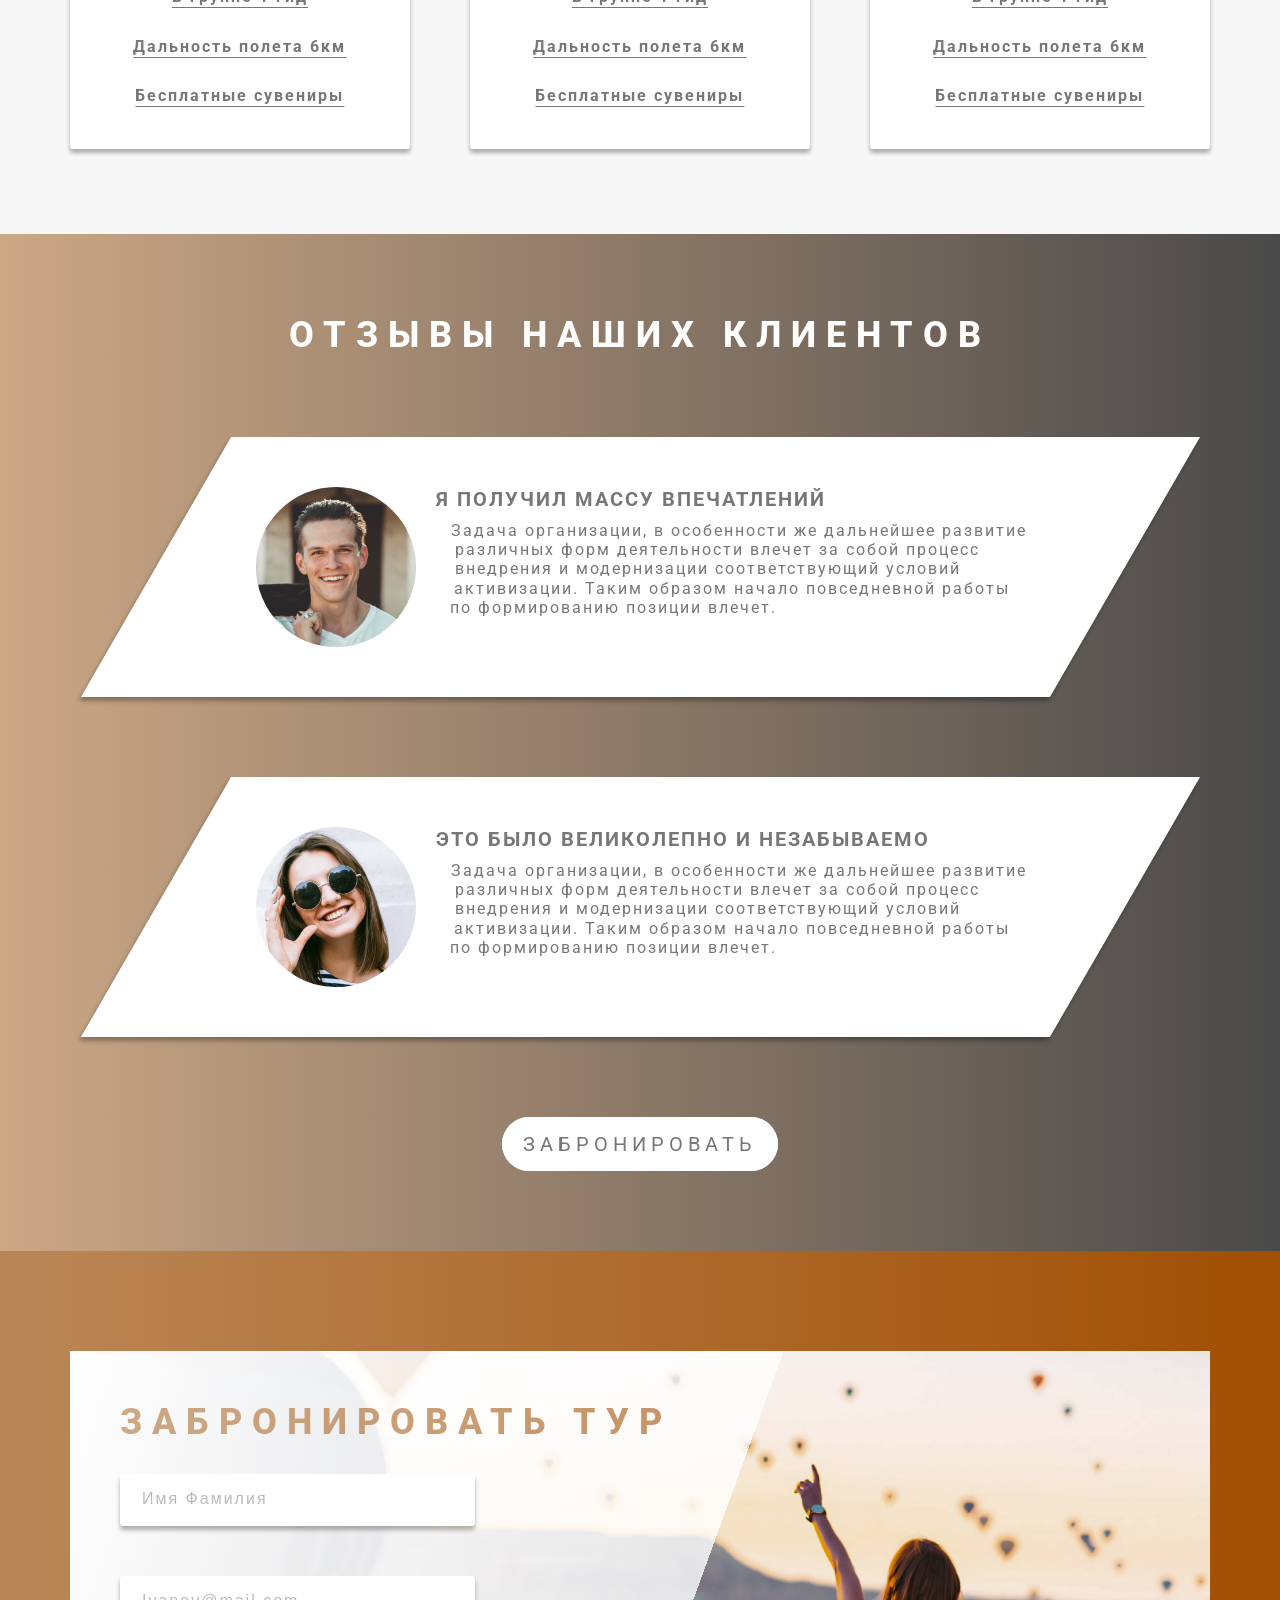
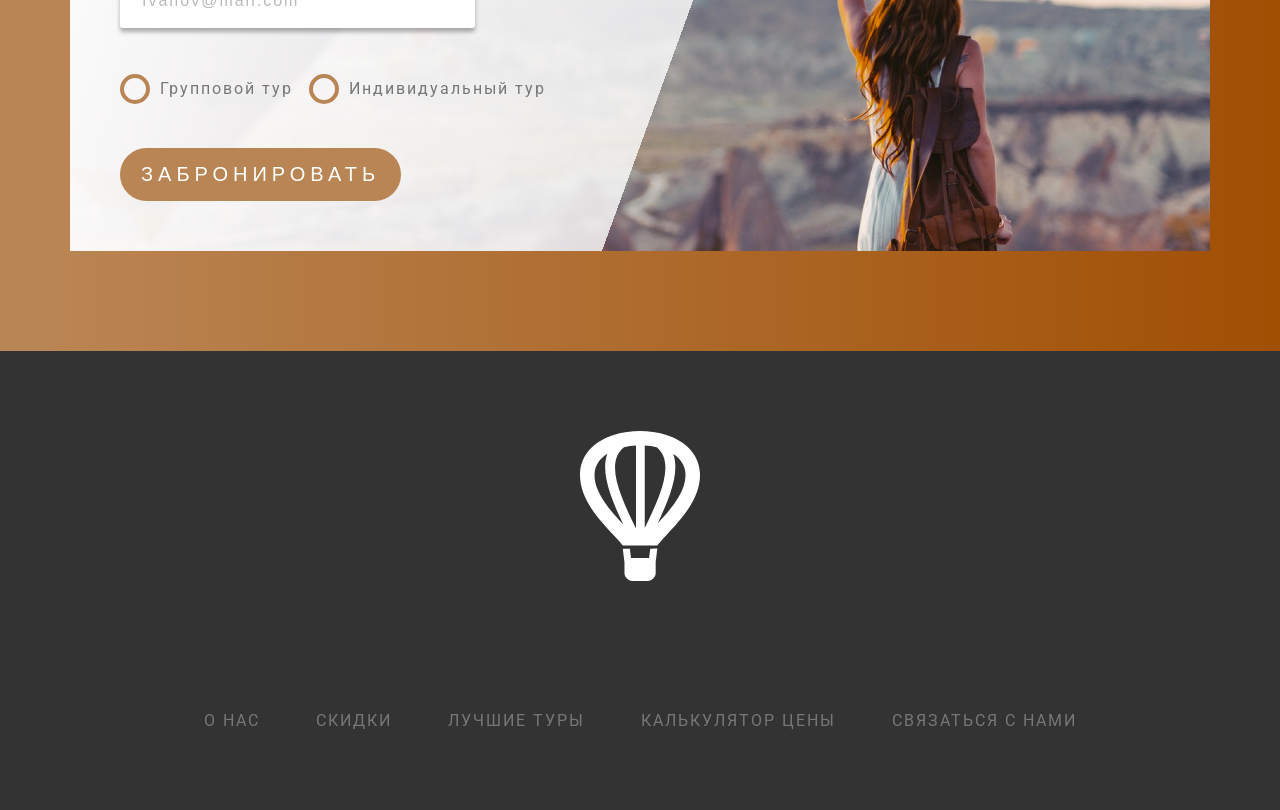
==== commit efe25e94: "fix cards" ====
--- a/index.html
+++ b/index.html
@@ -186,11 +186,12 @@
                 <div class="tour-card__content">
                   <h4 class="tour-card__subtitle">Полная стоимость:</h4>
                   <p class="tour-card__price">5990₽</p>
-                  <a class="button button_animated tour-card__button" href="#">Забронировать</a>
-                </div>
-              </div>
-            </div>
-          </div>
+                  <a class="button tour-card__button" href="#">Забронировать</a>
+                </div>
+              </div>
+            </div>
+          </div>
+
           <div class="col-1-of-3">
             <div class="tour-card">
               <div class="tour-card__side tour-card__side_front">
@@ -213,14 +214,11 @@
                 <div class="tour-card__content">
                   <h4 class="tour-card__subtitle">Полная стоимость:</h4>
                   <p class="tour-card__price">5990₽</p>
-                  <a class="button button_animated tour-card__button" href="#">Забронировать</a>
-                </div>
-              </div>
-            </div>
-          </div>
-        </div>
-        <div class="tour__wrapper">
-          <a class="button button_animated tour-card__button" href="#">Забронировать</a>
+                  <a class="button tour-card__button" href="#">Забронировать</a>
+                </div>
+              </div>
+            </div>
+          </div>
         </div>
       </div>
 
--- a/css/style.min.css
+++ b/css/style.min.css
@@ -1 +1 @@
-*,*::before,*::after{margin:0;padding:0;-webkit-box-sizing:border-box;box-sizing:border-box}html{font-size:62.5%}@media screen and (max-width: 1024px){html{font-size:50%}}@media screen and (max-width: 768px){html{font-size:43.75%}}body{font-family:"Roboto",sans-serif;font-weight:400;font-size:1.6rem;letter-spacing:.2rem;line-height:1.2;color:#777;background-color:#f7f7f7}a{text-decoration:none;color:#777}ul{list-style:none}.container{max-width:116rem;margin:0 auto;padding:0 10px}.visually-hidden{position:fixed;-webkit-transform:scale(0);-ms-transform:scale(0);transform:scale(0)}[class^=col-]{float:left}[class^=col-]:not(:last-child){margin-right:6rem}.row{max-width:114rem;margin:0 auto}.row::after{content:"";display:table;clear:both}.row:not(:last-child){margin-bottom:8rem}.col-1-of-2{width:calc((100% - 6rem)/2)}.col-1-of-3{width:calc((100% - 2*6rem)/3)}.col-2-of-3{width:calc(2*(100% - 2*6rem)/3 + 6rem)}.col-1-of-4{width:calc((100% - 3*6rem)/4)}.col-2-of-4{width:calc(2*(100% - 3*6rem)/4 + 6rem)}.col-3-of-4{width:calc(3*(100% - 3*6rem)/4 + 2*6rem)}.composition{position:relative}.composition__photo{width:63%;border-radius:.5rem;-webkit-box-shadow:0 .4rem .4rem 0 rgba(0,0,0,.3);box-shadow:0 .4rem .4rem 0 rgba(0,0,0,.3);position:absolute;z-index:1;-webkit-transition:all .3s;transition:all .3s}.composition__photo:hover{-webkit-transform:scale(1.1);-ms-transform:scale(1.1);transform:scale(1.1);z-index:10}.composition__photo_n1{top:0;left:1rem}.composition__photo_n2{top:9rem;right:0}.composition__photo_n3{top:16.5rem;left:3rem}.composition:hover .composition__photo:not(:hover){-webkit-transform:scale(0.9);-ms-transform:scale(0.9);transform:scale(0.9)}.mb-10{margin-bottom:1rem}.mb-30{margin-bottom:3rem}.mb-50{margin-bottom:5rem}.mb-80{margin-bottom:8rem}.header{position:relative;height:95vh;background:-webkit-gradient(linear, left top, right top, from(rgba(186, 133, 84, 0.7)), to(rgba(0, 0, 0, 0.7))),url("../img/header/header-bg.jpg") center/cover no-repeat;background:linear-gradient(90deg, rgba(186, 133, 84, 0.7) 0%, rgba(0, 0, 0, 0.7) 100%),url("../img/header/header-bg.jpg") center/cover no-repeat;-webkit-clip-path:polygon(0 0, 100% 0, 100% 100%, 0 80%);clip-path:polygon(0 0, 100% 0, 100% 100%, 0 80%)}.header__logo{width:5.6rem;height:7rem;position:absolute;top:5rem;left:5rem}.header__box{position:absolute;top:50%;left:50%;-webkit-transform:translate(-50%, -50%);-ms-transform:translate(-50%, -50%);transform:translate(-50%, -50%);text-align:center}.header__title_big{display:block;font-size:5rem;letter-spacing:.2em;text-transform:uppercase;margin-bottom:1rem;-webkit-animation:leftToRight 2s ease-in-out;animation:leftToRight 2s ease-in-out}.header__title_small{display:block;font-weight:100;font-size:4rem;letter-spacing:.12em;margin-bottom:5rem;-webkit-animation:rightToLeft 2s ease-in-out;animation:rightToLeft 2s ease-in-out}.header__title_white{color:#fff}.about{padding:8rem 0 20rem}.paragraph{font-size:1.6rem;line-height:1.4;letter-spacing:.2rem;color:#777}.adventure{padding:21rem 0;background:-webkit-gradient(linear, left top, right top, from(rgba(186, 133, 84, 0.7)), to(rgba(0, 0, 0, 0.7))),url("../img/adventure/adventure-bg.jpg") center/cover no-repeat;background:linear-gradient(90deg, rgba(186, 133, 84, 0.7) 0%, rgba(0, 0, 0, 0.7) 100%),url("../img/adventure/adventure-bg.jpg") center/cover no-repeat;-webkit-transform:skewY(7deg);-ms-transform:skewY(7deg);transform:skewY(7deg)}.adventure>*{-webkit-transform:skewY(-7deg);-ms-transform:skewY(-7deg);transform:skewY(-7deg)}.tour{padding-top:21rem;padding-bottom:8.5rem}.tour__wrapper{text-align:center}.feedBack{padding:8rem 0;position:relative}.feedBack__button{text-align:center}.to-book{padding:10rem 0;background-image:-webkit-gradient(linear, left top, right top, color-stop(3.65%, #ba8554), to(#a14f03));background-image:linear-gradient(90deg, #ba8554 3.65%, #a14f03 100%)}.to-book__wrapper{padding:5rem;width:100%;min-height:500px;background:linear-gradient(110deg, rgb(255, 255, 255) 0%, rgba(255, 255, 255, 0.8) 54%, rgba(255, 255, 255, 0) 54%, rgba(255, 255, 255, 0) 100%),url("../img/to-book/to-book-bg.jpg") center/cover no-repeat}.footer{background-color:#333;padding:8rem 0}.footer__logo-img{display:block;margin:0 auto;width:12rem;margin-bottom:5rem}.footer__list{text-align:center}.footer__list li{display:inline-block}.footer__list li:not(:last-child){margin-right:5rem}.footer__list a{display:inline-block;-webkit-transition:all .3s;transition:all .3s;font-size:1.6rem;color:#777;letter-spacing:.2rem;font-weight:400}.footer__list a:hover{color:#ba8554;-webkit-transform:rotate(5deg) scale(1.1);-ms-transform:rotate(5deg) scale(1.1);transform:rotate(5deg) scale(1.1)}.footer__list a:active{-webkit-transform:scale(0.8);-ms-transform:scale(0.8);transform:scale(0.8)}@-webkit-keyframes leftToRight{0%{opacity:0;-webkit-transform:translateX(-10rem);transform:translateX(-10rem)}80%{-webkit-transform:translateX(1rem);transform:translateX(1rem)}100%{opacity:1;-webkit-transform:translateX(0);transform:translateX(0)}}@keyframes leftToRight{0%{opacity:0;-webkit-transform:translateX(-10rem);transform:translateX(-10rem)}80%{-webkit-transform:translateX(1rem);transform:translateX(1rem)}100%{opacity:1;-webkit-transform:translateX(0);transform:translateX(0)}}@-webkit-keyframes rightToLeft{0%{opacity:0;-webkit-transform:translateX(10rem);transform:translateX(10rem)}80%{-webkit-transform:translateX(-1rem);transform:translateX(-1rem)}100%{opacity:1;-webkit-transform:translateX(0);transform:translateX(0)}}@keyframes rightToLeft{0%{opacity:0;-webkit-transform:translateX(10rem);transform:translateX(10rem)}80%{-webkit-transform:translateX(-1rem);transform:translateX(-1rem)}100%{opacity:1;-webkit-transform:translateX(0);transform:translateX(0)}}@-webkit-keyframes btnToUp{0%{opacity:0;-webkit-transform:translateY(5rem);transform:translateY(5rem)}100%{opacity:1;-webkit-transform:translateY(0);transform:translateY(0)}}@keyframes btnToUp{0%{opacity:0;-webkit-transform:translateY(5rem);transform:translateY(5rem)}100%{opacity:1;-webkit-transform:translateY(0);transform:translateY(0)}}.button{display:inline-block;color:#777;text-transform:uppercase;background-color:#fff;padding:1.5rem 2.1rem;border:none;border-radius:5rem;font-size:2rem;font-weight:400;letter-spacing:.25em;-webkit-transition:all .3s ease 0s;transition:all .3s ease 0s;position:relative}.button__header{padding:1.5rem 4rem}.button:hover{-webkit-transform:translateY(-0.4rem);-ms-transform:translateY(-0.4rem);transform:translateY(-0.4rem);-webkit-box-shadow:0 .4rem .4rem 0 rgba(0,0,0,.3);box-shadow:0 .4rem .4rem 0 rgba(0,0,0,.3)}.button:hover::after{-webkit-transform:scale(1.5, 1.7);-ms-transform:scale(1.5, 1.7);transform:scale(1.5, 1.7);opacity:0}.button::after{content:"";display:inline-block;background-color:#fff;width:100%;height:100%;border-radius:5rem;position:absolute;top:0;left:0;z-index:-1;opacity:1;-webkit-transition:all .3s;transition:all .3s}.button:active{-webkit-transform:translateY(-0.1rem);-ms-transform:translateY(-0.1rem);transform:translateY(-0.1rem);-webkit-box-shadow:0 .4rem .4rem 0 rgba(0,0,0,.1);box-shadow:0 .4rem .4rem 0 rgba(0,0,0,.1)}.button_animated{-webkit-animation:btnToUp .8s ease-out backwards;animation:btnToUp .8s ease-out backwards}.button_brown{background-color:#ba8554;color:#fff}.button_brown:hover{-webkit-transform:translateY(-0.4rem);-ms-transform:translateY(-0.4rem);transform:translateY(-0.4rem);-webkit-box-shadow:0 .4rem .4rem 0 rgba(0,0,0,.3);box-shadow:0 .4rem .4rem 0 rgba(0,0,0,.3)}.button_brown:hover::after{-webkit-transform:scale(1.5, 1.7);-ms-transform:scale(1.5, 1.7);transform:scale(1.5, 1.7);opacity:0}.button_brown::after{background-color:#ba8554}.button:active{-webkit-transform:translateY(-0.1rem);-ms-transform:translateY(-0.1rem);transform:translateY(-0.1rem);-webkit-box-shadow:0 .4rem .4rem 0 rgba(0,0,0,.1);box-shadow:0 .4rem .4rem 0 rgba(0,0,0,.1)}.btn-text{position:relative;display:inline-block;font-weight:700;font-size:1.6rem;letter-spacing:.2rem;color:#ba8554;padding:1rem;border-bottom:1px solid #ba8554;-webkit-transition:all .3s;transition:all .3s}.btn-text::before{content:"";position:absolute;top:0;left:0;z-index:-1;width:0%;height:100%;background-color:#ba8554;-webkit-transition:all .3s ease-in-out;transition:all .3s ease-in-out}.btn-text:hover{color:#fff;-webkit-box-shadow:0 .4rem .4rem 0 rgba(0,0,0,.3);box-shadow:0 .4rem .4rem 0 rgba(0,0,0,.3);-webkit-transform:translateY(-0.3rem);-ms-transform:translateY(-0.3rem);transform:translateY(-0.3rem)}.btn-text:hover::before{width:100%}.btn-text:active{-webkit-transform:translateY(0.3rem);-ms-transform:translateY(0.3rem);transform:translateY(0.3rem)}.title{position:relative;z-index:5;font-size:3.6rem;font-weight:800;letter-spacing:1rem;text-transform:uppercase;background:-webkit-gradient(linear, left top, right top, from(rgba(186, 133, 84, 0.7)), to(rgba(161, 79, 3, 0.7)));background:linear-gradient(90deg, rgba(186, 133, 84, 0.7) 0%, rgba(161, 79, 3, 0.7) 100%);-webkit-background-clip:text;color:rgba(0,0,0,0);-webkit-transition:all .3s;transition:all .3s;text-align:center;-webkit-backface-visibility:hidden;backface-visibility:hidden}.title:hover{text-shadow:0 .4rem .4rem rgba(0,0,0,.25)}.title__about,.title__tour{margin-bottom:8rem}.title_white{color:#fff}.title__to-book{text-align:left}.title-h3{font-weight:700;font-size:2rem;letter-spacing:.2rem;text-transform:uppercase;color:#777}.title-h3__about{margin-bottom:1rem}.adventure-card{background-color:rgba(255,255,255,.8);padding:2.5rem;border-radius:.5rem;text-align:center;-webkit-box-shadow:0 .4rem .4rem 0 rgba(0,0,0,.3);box-shadow:0 .4rem .4rem 0 rgba(0,0,0,.3);-webkit-transition:-webkit-transform .3s;transition:-webkit-transform .3s;transition:transform .3s;transition:transform .3s, -webkit-transform .3s}.adventure-card:hover{-webkit-transform:translateY(-2rem) scale(1.03);-ms-transform:translateY(-2rem) scale(1.03);transform:translateY(-2rem) scale(1.03)}.adventure-card__icon{display:inline-block;font-size:6rem;margin-bottom:3rem;background:-webkit-gradient(linear, left top, right top, from(rgba(186, 133, 84, 0.7)), to(rgba(161, 79, 3, 0.7)));background:linear-gradient(90deg, rgba(186, 133, 84, 0.7) 0%, rgba(161, 79, 3, 0.7) 100%);-webkit-background-clip:text;color:rgba(0,0,0,0)}.tour-card{min-height:50rem;-webkit-perspective:150rem;perspective:150rem;-moz-perspective:150rem;position:relative;padding:0 5rem 55rem}.tour-card__side{border-radius:.3rem;-webkit-box-shadow:0 .4rem .4rem 0 rgba(0,0,0,.3);box-shadow:0 .4rem .4rem 0 rgba(0,0,0,.3);position:absolute;top:0;left:0;width:100%;height:100%;-webkit-transition:all .5s ease-out;transition:all .5s ease-out;-webkit-backface-visibility:hidden;backface-visibility:hidden;overflow:hidden}.tour-card__side_front{background-color:#fff}.tour-card__side_back{background-image:linear-gradient(120deg, rgba(186, 133, 84, 0.7) 0%, rgba(161, 79, 3, 0.7) 100%);-webkit-transform:rotateY(180deg);transform:rotateY(180deg)}.tour-card:hover .tour-card__side_front{-webkit-transform:rotateY(-180deg);transform:rotateY(-180deg)}.tour-card:hover .tour-card__side_back{-webkit-transform:rotateY(0);transform:rotateY(0)}.tour-card__img{background-blend-mode:hard-light;height:24.5rem;border-radius:.3rem;-webkit-clip-path:polygon(0 0, 100% 0, 100% 100%, 0 80%);clip-path:polygon(0 0, 100% 0, 100% 100%, 0 80%);margin-bottom:4.5rem}.tour-card__img_bg-1{background:#ba8554 url("../img/tour/card-1.jpg") center/cover no-repeat}.tour-card__img_bg-2{background:#ba8554 url("../img/tour/card-2.jpg") center/cover no-repeat}.tour-card__img_bg-3{background:#ba8554 url("../img/tour/card-3.jpg") center/cover no-repeat}.tour-card__title{font-weight:300;font-size:2.8rem;text-align:right;color:#fff;text-transform:uppercase;position:absolute;top:17.6rem;right:0}.tour-card__span{display:block;padding:1rem 2rem .3rem;background-image:-webkit-gradient(linear, left top, right top, from(#ba8554), to(#a14f03));background-image:linear-gradient(90deg, #ba8554 0%, #a14f03 100%)}.tour-card__span_2{position:absolute;top:4rem;right:0;padding-top:.3rem;padding-bottom:1rem}.tour-card__descr{text-align:center}.tour-card__item{font-weight:700;text-decoration:underline;text-underline-position:under}.tour-card__item:not(:last-child){margin-bottom:2rem}.tour-card__content{position:absolute;top:50%;left:50%;-webkit-transform:translate(-50%, -50%);-ms-transform:translate(-50%, -50%);transform:translate(-50%, -50%);text-align:center}.tour-card__subtitle{font-weight:300;letter-spacing:.2rem;color:#fff;margin-bottom:8.7rem;text-transform:uppercase}.tour-card__price{font-weight:500;font-size:6rem;letter-spacing:.2rem;color:#fff;margin-bottom:8.7rem}.tour-card__button{-webkit-box-shadow:0 .4rem .4rem 0 rgba(0,0,0,.3);box-shadow:0 .4rem .4rem 0 rgba(0,0,0,.3)}.card-feedBack{width:85%;padding:5rem 10rem 8rem;background-color:#fff;-webkit-box-shadow:0 .4rem .4rem 0 rgba(0,0,0,.3);box-shadow:0 .4rem .4rem 0 rgba(0,0,0,.3);margin:0 auto;-webkit-transform:skewX(330deg);-ms-transform:skewX(330deg);transform:skewX(330deg)}.card-feedBack>*{-webkit-transform:skewX(-330deg);-ms-transform:skewX(-330deg);transform:skewX(-330deg)}.card-feedBack__img{overflow:hidden;border-radius:50%;float:left;shape-outside:circle(50%);width:16rem;height:16rem;margin-right:4rem;position:relative}.card-feedBack__img img{-webkit-transition:all .3s;transition:all .3s;-webkit-transform:scale(1.2);-ms-transform:scale(1.2);transform:scale(1.2);height:100%;width:100%}.card-feedBack__name{position:absolute;top:50%;left:50%;-webkit-transform:translate(-50%, -20%);-ms-transform:translate(-50%, -20%);transform:translate(-50%, -20%);opacity:0;text-align:center;font-size:2.4rem;color:#fff;text-transform:uppercase;-webkit-transition:all .3s;transition:all .3s}.card-feedBack:hover .card-feedBack__name{-webkit-transform:translate(-50%, -50%);-ms-transform:translate(-50%, -50%);transform:translate(-50%, -50%);opacity:1}.card-feedBack:hover img{-webkit-transform:scale(1);-ms-transform:scale(1);transform:scale(1);-webkit-filter:blur(0.3rem) brightness(60%);filter:blur(0.3rem) brightness(60%)}.video{position:absolute;top:0;left:0;width:100%;height:100%;-o-object-fit:cover;object-fit:cover;z-index:-2}.video-bg{position:absolute;top:0;left:0;width:100%;height:100%;z-index:-1;background:-webkit-gradient(linear, left top, right top, from(rgba(186, 133, 84, 0.7)), to(rgba(0, 0, 0, 0.7)));background:linear-gradient(90deg, rgba(186, 133, 84, 0.7), rgba(0, 0, 0, 0.7))}.form__group:not(:last-child){margin-bottom:2rem}.form__group:nth-child(3){margin-bottom:5rem}.form__input{display:block;padding:1.6rem 2.2rem;max-width:35.5rem;width:100%;background-color:#fff;font-size:1.6rem;color:#000;letter-spacing:.2rem;font-weight:400;border:none;border-radius:.3rem;border-bottom:.2rem solid rgba(0,0,0,0);-webkit-box-shadow:0 .4rem .4rem 0 rgba(0,0,0,.3);box-shadow:0 .4rem .4rem 0 rgba(0,0,0,.3);margin-bottom:1.1rem}.form__input::-webkit-input-placeholder{font-size:1.6rem;color:#777;letter-spacing:.2rem;font-weight:400;opacity:.5}.form__input::-moz-placeholder{font-size:1.6rem;color:#777;letter-spacing:.2rem;font-weight:400;opacity:.5}.form__input:-ms-input-placeholder{font-size:1.6rem;color:#777;letter-spacing:.2rem;font-weight:400;opacity:.5}.form__input::-ms-input-placeholder{font-size:1.6rem;color:#777;letter-spacing:.2rem;font-weight:400;opacity:.5}.form__input::placeholder{font-size:1.6rem;color:#777;letter-spacing:.2rem;font-weight:400;opacity:.5}.form__input:focus{outline:none;border-bottom:.2rem solid #66d763}.form__input:focus:invalid{border-bottom:.2rem solid #d76363}.form__label{display:block;font-size:1.6rem;color:#777;letter-spacing:.2rem;font-weight:400;-webkit-transition:all .2s;transition:all .2s;margin-left:1.5rem}.form__input:-moz-placeholder-shown+.form__label{opacity:0;visibility:hidden;transform:translateY(-2rem)}.form__input:-ms-input-placeholder+.form__label{opacity:0;visibility:hidden;-ms-transform:translateY(-2rem);transform:translateY(-2rem)}.form__input:placeholder-shown+.form__label{opacity:0;visibility:hidden;-webkit-transform:translateY(-2rem);-ms-transform:translateY(-2rem);transform:translateY(-2rem)}.form__input-radio{display:none}.form__input-label{cursor:pointer;position:relative;padding-left:4rem;font-size:1.6rem;color:#777;letter-spacing:.2rem;font-weight:400}.form__input-label:not(:last-child){margin-right:1rem}.form__button-radio{display:inline-block;width:3rem;height:3rem;border:.4rem solid #ba8554;border-radius:50%;position:absolute;top:-0.5rem;left:0}.form__button-radio::after{content:"";display:block;width:1.4rem;height:1.4rem;border-radius:50%;background-color:#ba8554;position:absolute;top:50%;left:50%;-webkit-transform:translate(-50%, -50%);-ms-transform:translate(-50%, -50%);transform:translate(-50%, -50%);opacity:0}.form__input-radio:checked+.form__input-label .form__button-radio::after{opacity:1}.navigation__toggle{display:none}.navigation__button{position:fixed;z-index:55;top:5rem;right:5rem;width:7rem;height:7rem;background-color:#fff;border-radius:50%;border-color:rgba(0,0,0,0);text-align:center;cursor:pointer}.navigation__icon{position:relative;top:20px}.navigation__icon,.navigation__icon::before,.navigation__icon::after{display:inline-block;width:30px;height:2px;background-color:#000;-webkit-transition:all .3s;transition:all .3s}.navigation__icon::before,.navigation__icon::after{content:"";position:absolute;left:0;-webkit-transition:all .3s;transition:all .3s}.navigation__icon::before{top:-8px}.navigation__icon::after{top:8px}.navigation__button:hover .navigation__icon::before{top:-10px}.navigation__button:hover .navigation__icon::after{top:10px}.navigation__background{width:6rem;height:6rem;border-radius:50%;background:radial-gradient(#a14f03, #ba8554);position:fixed;top:5.5rem;right:5.5rem;z-index:50;-webkit-transition:all .7s;transition:all .7s}.navigation__menu{height:100vh;position:fixed;top:0;right:0;z-index:53;-webkit-transition:all .3s cubic-bezier(0.68, -0.6, 0.32, 1.6);transition:all .3s cubic-bezier(0.68, -0.6, 0.32, 1.6);opacity:0;width:0}.navigation__list{position:absolute;top:50%;left:50%;-webkit-transform:translate(-50%, -50%);-ms-transform:translate(-50%, -50%);transform:translate(-50%, -50%);width:100%}.navigation__list li{text-align:center}.navigation__list li:not(:last-child){margin-bottom:3rem}.navigation__list a:link,.navigation__list a:visited{display:inline-block;font-size:4rem;color:#fff;letter-spacing:.2rem;font-weight:300;text-transform:uppercase;background:linear-gradient(120deg, transparent 0%, transparent 50%, #fff 50%);background-repeat:no-repeat-;background-size:225%;padding:1rem 2rem;-webkit-transition:all .5s;transition:all .5s}.navigation__list a:hover,.navigation__list a:active{-webkit-transform:translateX(1rem);-ms-transform:translateX(1rem);transform:translateX(1rem);background-position:100%;color:#a14f03}.navigation__toggle:checked~.navigation__background{-webkit-transform:scale(150);-ms-transform:scale(150);transform:scale(150)}.navigation__toggle:checked~.navigation__menu{opacity:1;width:100%}.navigation__toggle:checked+.navigation__button .navigation__icon{background:rgba(0,0,0,0)}.navigation__toggle:checked+.navigation__button .navigation__icon::before{top:0;-webkit-transform:rotate(45deg);-ms-transform:rotate(45deg);transform:rotate(45deg)}.navigation__toggle:checked+.navigation__button .navigation__icon::after{top:0;-webkit-transform:rotate(-45deg);-ms-transform:rotate(-45deg);transform:rotate(-45deg)}+*,*::before,*::after{margin:0;padding:0;-webkit-box-sizing:border-box;box-sizing:border-box}html{font-size:62.5%}@media(max-width: 1200px){html{font-size:50%}}body{font-family:"Roboto",sans-serif;font-weight:400;font-size:1.6rem;letter-spacing:.2rem;line-height:1.2;color:#777;background-color:#f7f7f7}a{text-decoration:none;color:#777}ul{list-style:none}.container{max-width:118rem;margin:0 auto;padding:0 2rem}.visually-hidden{position:fixed;-webkit-transform:scale(0);-ms-transform:scale(0);transform:scale(0)}.row{max-width:114rem;margin:0 auto}.row::after{content:"";display:table;clear:both}.row:not(:last-child){margin-bottom:8rem}.col-1-of-2{width:calc((100% - 6rem)/2)}.col-1-of-3{width:calc((100% - 2*6rem)/3)}@media(max-width: 1200px){.col-1-of-3{width:calc((100% - 2*3rem)/3)}}.col-2-of-3{width:calc(2*(100% - 2*6rem)/3 + 6rem)}.col-1-of-4{width:calc((100% - 3*6rem)/4)}@media(max-width: 1200px){.col-1-of-4{width:calc((100% - 3*3rem)/4)}}.col-2-of-4{width:calc(2*(100% - 3*6rem)/4 + 6rem)}.col-3-of-4{width:calc(3*(100% - 3*6rem)/4 + 2*6rem)}[class^=col-]{float:left}[class^=col-]:not(:last-child){margin-right:6rem}@media(max-width: 1200px){[class^=col-]:not(:last-child){margin-right:3rem}}@media(max-width: 900px){[class^=col-]{width:100%}[class^=col-]:not(:last-child){margin-right:0;margin-bottom:4rem}}.composition{position:relative}@media(max-width: 900px){.composition{top:2rem}}.composition__photo{width:63%;border-radius:.5rem;-webkit-box-shadow:0 .4rem .4rem 0 rgba(0,0,0,.3);box-shadow:0 .4rem .4rem 0 rgba(0,0,0,.3);position:absolute;z-index:1;-webkit-transition:all .3s;transition:all .3s}@media(max-width: 900px){.composition__photo{width:50%}}@media(max-width: 600px){.composition__photo{position:static;display:block;width:80%;margin:0 auto 2rem}}.composition__photo:hover{-webkit-transform:scale(1.1);-ms-transform:scale(1.1);transform:scale(1.1);z-index:10}.composition__photo_n1{top:0;left:1rem}.composition__photo_n2{top:9rem;right:0}.composition__photo_n3{top:16.5rem;left:3rem}.composition:hover .composition__photo:not(:hover){-webkit-transform:scale(0.9);-ms-transform:scale(0.9);transform:scale(0.9)}.mb-10{margin-bottom:1rem}.mb-30{margin-bottom:3rem}.mb-50{margin-bottom:5rem}.mb-80{margin-bottom:8rem}.header{position:relative;height:95vh;background:-webkit-gradient(linear, left top, right top, from(rgba(186, 133, 84, 0.7)), to(rgba(0, 0, 0, 0.7))),url("../img/header/header-bg.jpg") center/cover no-repeat;background:linear-gradient(90deg, rgba(186, 133, 84, 0.7) 0%, rgba(0, 0, 0, 0.7) 100%),url("../img/header/header-bg.jpg") center/cover no-repeat;-webkit-clip-path:polygon(0 0, 100% 0, 100% 100%, 0 80%);clip-path:polygon(0 0, 100% 0, 100% 100%, 0 80%)}.header__logo{width:5.6rem;position:absolute;top:5rem;left:5rem;width:4.6rem;top:3rem;left:3rem}.header__logo img{max-width:100%;height:auto}.header__box{position:absolute;top:50%;left:50%;-webkit-transform:translate(-50%, -50%);-ms-transform:translate(-50%, -50%);transform:translate(-50%, -50%);text-align:center;max-width:80%;width:100%}@media(max-width: 900px){.header__box{top:40%}}.header__title_big{display:block;font-size:5rem;letter-spacing:1rem;text-transform:uppercase;margin-bottom:1rem;-webkit-animation:leftToRight 2s ease-in-out;animation:leftToRight 2s ease-in-out}@media(max-width: 1200px){.header__title_big{font-size:4rem;letter-spacing:.5rem}}@media(max-width: 900px){.header__title_big{font-size:3rem}}.header__title_small{display:block;font-weight:100;font-size:4rem;letter-spacing:.5rem;margin-bottom:5rem;-webkit-animation:rightToLeft 2s ease-in-out;animation:rightToLeft 2s ease-in-out}@media(max-width: 1200px){.header__title_small{font-size:3rem;letter-spacing:.3rem}}@media(max-width: 900px){.header__title_small{font-size:2.5rem}}.header__title_white{color:#fff}.about{padding-top:8rem;margin-bottom:20rem}@media(max-width: 1200px){.about{padding-top:5rem;margin-bottom:15rem}}@media(max-width: 900px){.about{margin-bottom:60rem}}@media(max-width: 600px){.about{margin-bottom:10rem}}.paragraph{font-size:1.6rem;line-height:1.4;letter-spacing:.2rem;color:#777}.adventure{padding:21rem 0;background:-webkit-gradient(linear, left top, right top, from(rgba(186, 133, 84, 0.7)), to(rgba(0, 0, 0, 0.7))),url("../img/adventure/adventure-bg.jpg") center/cover no-repeat;background:linear-gradient(90deg, rgba(186, 133, 84, 0.7) 0%, rgba(0, 0, 0, 0.7) 100%),url("../img/adventure/adventure-bg.jpg") center/cover no-repeat;-webkit-transform:skewY(7deg);-ms-transform:skewY(7deg);transform:skewY(7deg)}@media(max-width: 1200px){.adventure{padding:18rem 0}}.adventure>*{-webkit-transform:skewY(-7deg);-ms-transform:skewY(-7deg);transform:skewY(-7deg)}.tour{padding-top:21rem;padding-bottom:8.5rem}@media(max-width: 1200px){.tour{padding-top:15rem}}.tour__wrapper{text-align:center}.feedBack{padding:8rem 0;position:relative}.feedBack__button{text-align:center}.to-book{padding:10rem 0;background-image:-webkit-gradient(linear, left top, right top, color-stop(3.65%, #ba8554), to(#a14f03));background-image:linear-gradient(90deg, #ba8554 3.65%, #a14f03 100%)}@media(max-width: 900px){.to-book{padding:5rem 0}}.to-book__wrapper{padding:5rem;width:100%;min-height:50rem;background:linear-gradient(110deg, rgb(255, 255, 255) 0%, rgba(255, 255, 255, 0.8) 54%, rgba(255, 255, 255, 0) 54%, rgba(255, 255, 255, 0) 100%),url("../img/to-book/to-book-bg.jpg") center/cover no-repeat}@media(max-width: 700px){.to-book__wrapper{background:linear-gradient(110deg, rgb(255, 255, 255) 0%, rgba(255, 255, 255, 0.8) 504%, rgba(255, 255, 255, 0) 54%, rgba(255, 255, 255, 0) 100%)}}@media(max-width: 600px){.to-book__wrapper{padding:3rem}}.footer{background-color:#333;padding:8rem 0}.footer__logo-img{display:block;margin:0 auto;width:12rem;margin-bottom:5rem}@media(max-width: 900px){.footer__logo-img{margin-bottom:2rem}}.footer__list{text-align:center}.footer__list li{display:inline-block}.footer__list li:not(:last-child){margin-right:5rem}@media(max-width: 900px){.footer__list li{display:block}.footer__list li:not(:last-child){margin-right:0;margin-bottom:2rem}}.footer__list a{display:inline-block;-webkit-transition:all .3s;transition:all .3s;font-size:1.6rem;color:#777;letter-spacing:.2rem;font-weight:400}.footer__list a:hover{color:#ba8554;-webkit-transform:rotate(5deg) scale(1.1);-ms-transform:rotate(5deg) scale(1.1);transform:rotate(5deg) scale(1.1)}.footer__list a:active{-webkit-transform:scale(0.8);-ms-transform:scale(0.8);transform:scale(0.8)}@-webkit-keyframes leftToRight{0%{opacity:0;-webkit-transform:translateX(-10rem);transform:translateX(-10rem)}80%{-webkit-transform:translateX(1rem);transform:translateX(1rem)}100%{opacity:1;-webkit-transform:translateX(0);transform:translateX(0)}}@keyframes leftToRight{0%{opacity:0;-webkit-transform:translateX(-10rem);transform:translateX(-10rem)}80%{-webkit-transform:translateX(1rem);transform:translateX(1rem)}100%{opacity:1;-webkit-transform:translateX(0);transform:translateX(0)}}@-webkit-keyframes rightToLeft{0%{opacity:0;-webkit-transform:translateX(10rem);transform:translateX(10rem)}80%{-webkit-transform:translateX(-1rem);transform:translateX(-1rem)}100%{opacity:1;-webkit-transform:translateX(0);transform:translateX(0)}}@keyframes rightToLeft{0%{opacity:0;-webkit-transform:translateX(10rem);transform:translateX(10rem)}80%{-webkit-transform:translateX(-1rem);transform:translateX(-1rem)}100%{opacity:1;-webkit-transform:translateX(0);transform:translateX(0)}}@-webkit-keyframes btnToUp{0%{opacity:0;-webkit-transform:translateY(5rem);transform:translateY(5rem)}100%{opacity:1;-webkit-transform:translateY(0);transform:translateY(0)}}@keyframes btnToUp{0%{opacity:0;-webkit-transform:translateY(5rem);transform:translateY(5rem)}100%{opacity:1;-webkit-transform:translateY(0);transform:translateY(0)}}.button{display:inline-block;color:#777;text-transform:uppercase;background-color:#fff;padding:1.5rem 2.1rem;border:none;border-radius:5rem;font-size:2rem;font-weight:400;letter-spacing:.25em;-webkit-transition:all .3s ease 0s;transition:all .3s ease 0s;position:relative}.button__header{padding:1.5rem 4rem}.button:hover{-webkit-transform:translateY(-0.4rem);-ms-transform:translateY(-0.4rem);transform:translateY(-0.4rem);-webkit-box-shadow:0 .4rem .4rem 0 rgba(0,0,0,.3);box-shadow:0 .4rem .4rem 0 rgba(0,0,0,.3)}.button:hover::after{-webkit-transform:scale(1.5, 1.7);-ms-transform:scale(1.5, 1.7);transform:scale(1.5, 1.7);opacity:0}.button::after{content:"";display:inline-block;background-color:#fff;width:100%;height:100%;border-radius:5rem;position:absolute;top:0;left:0;z-index:-1;opacity:1;-webkit-transition:all .3s;transition:all .3s}.button:active{-webkit-transform:translateY(-0.1rem);-ms-transform:translateY(-0.1rem);transform:translateY(-0.1rem);-webkit-box-shadow:0 .4rem .4rem 0 rgba(0,0,0,.1);box-shadow:0 .4rem .4rem 0 rgba(0,0,0,.1)}.button_animated{-webkit-animation:btnToUp .8s ease-out backwards;animation:btnToUp .8s ease-out backwards}.button_brown{background-color:#ba8554;color:#fff}.button_brown:hover{-webkit-transform:translateY(-0.4rem);-ms-transform:translateY(-0.4rem);transform:translateY(-0.4rem);-webkit-box-shadow:0 .4rem .4rem 0 rgba(0,0,0,.3);box-shadow:0 .4rem .4rem 0 rgba(0,0,0,.3)}.button_brown:hover::after{-webkit-transform:scale(1.5, 1.7);-ms-transform:scale(1.5, 1.7);transform:scale(1.5, 1.7);opacity:0}.button_brown::after{background-color:#ba8554}.button:active{-webkit-transform:translateY(-0.1rem);-ms-transform:translateY(-0.1rem);transform:translateY(-0.1rem);-webkit-box-shadow:0 .4rem .4rem 0 rgba(0,0,0,.1);box-shadow:0 .4rem .4rem 0 rgba(0,0,0,.1)}.btn-text{position:relative;display:inline-block;font-weight:700;font-size:1.6rem;letter-spacing:.2rem;color:#ba8554;padding:1rem;border-bottom:1px solid #ba8554;-webkit-transition:all .3s;transition:all .3s}.btn-text::before{content:"";position:absolute;top:0;left:0;z-index:-1;width:0%;height:100%;background-color:#ba8554;-webkit-transition:all .3s ease-in-out;transition:all .3s ease-in-out}.btn-text:hover{color:#fff;-webkit-box-shadow:0 .4rem .4rem 0 rgba(0,0,0,.3);box-shadow:0 .4rem .4rem 0 rgba(0,0,0,.3);-webkit-transform:translateY(-0.3rem);-ms-transform:translateY(-0.3rem);transform:translateY(-0.3rem)}.btn-text:hover::before{width:100%}.btn-text:active{-webkit-transform:translateY(0.3rem);-ms-transform:translateY(0.3rem);transform:translateY(0.3rem)}.title{position:relative;z-index:5;font-size:3.6rem;font-weight:800;letter-spacing:1rem;text-transform:uppercase;background:-webkit-gradient(linear, left top, right top, from(rgba(186, 133, 84, 0.7)), to(rgba(161, 79, 3, 0.7)));background:linear-gradient(90deg, rgba(186, 133, 84, 0.7) 0%, rgba(161, 79, 3, 0.7) 100%);-webkit-background-clip:text;color:rgba(0,0,0,0);-webkit-transition:all .3s;transition:all .3s;text-align:center;-webkit-backface-visibility:hidden;backface-visibility:hidden}@media(max-width: 900px){.title{letter-spacing:.5rem}}@media(max-width: 900px){.title{font-size:2.6rem}}.title:hover{text-shadow:0 .4rem .4rem rgba(0,0,0,.25)}.title__about,.title__tour{margin-bottom:8rem}.title_white{color:#fff}.title__to-book{text-align:left}.title-h3{font-weight:700;font-size:2rem;letter-spacing:.2rem;text-transform:uppercase;color:#777}@media(max-width: 900px){.title-h3{font-size:1.8rem}}.title-h3__about{margin-bottom:1rem}.adventure-card{background-color:rgba(255,255,255,.8);padding:2.5rem;border-radius:.5rem;text-align:center;-webkit-box-shadow:0 .4rem .4rem 0 rgba(0,0,0,.3);box-shadow:0 .4rem .4rem 0 rgba(0,0,0,.3);-webkit-transition:-webkit-transform .3s;transition:-webkit-transform .3s;transition:transform .3s;transition:transform .3s, -webkit-transform .3s}.adventure-card:hover{-webkit-transform:translateY(-2rem) scale(1.03);-ms-transform:translateY(-2rem) scale(1.03);transform:translateY(-2rem) scale(1.03)}.adventure-card__icon{display:inline-block;font-size:6rem;margin-bottom:3rem;background:-webkit-gradient(linear, left top, right top, from(rgba(186, 133, 84, 0.7)), to(rgba(161, 79, 3, 0.7)));background:linear-gradient(90deg, rgba(186, 133, 84, 0.7) 0%, rgba(161, 79, 3, 0.7) 100%);-webkit-background-clip:text;color:rgba(0,0,0,0)}.tour-card{height:55rem;-webkit-perspective:150rem;perspective:150rem;-moz-perspective:150rem;position:relative}@media(max-width: 900px){.tour-card{height:auto;padding:0}}.tour-card__side{border-radius:.3rem;-webkit-box-shadow:0 .4rem .4rem 0 rgba(0,0,0,.3);box-shadow:0 .4rem .4rem 0 rgba(0,0,0,.3);position:absolute;top:0;left:0;width:100%;height:100%;-webkit-transition:all .5s ease-out;transition:all .5s ease-out;-webkit-backface-visibility:hidden;backface-visibility:hidden;overflow:hidden}@media(max-width: 900px){.tour-card__side{position:relative;height:auto}}.tour-card__side_front{background-color:#fff}@media(max-width: 900px){.tour-card__side_front{padding-bottom:13rem}}.tour-card__side_back{background-image:linear-gradient(120deg, #ba8554 0%, #a14f03 100%);-webkit-transform:rotateY(180deg);transform:rotateY(180deg)}@media(max-width: 900px){.tour-card__side_back{-webkit-transform:rotateY(0deg);transform:rotateY(0deg);padding:12rem 5rem 5rem;margin-top:-10rem;-webkit-clip-path:polygon(0 0, 100% 20%, 100% 100%, 0 100%);clip-path:polygon(0 0, 100% 20%, 100% 100%, 0 100%)}}.tour-card:hover .tour-card__side_front{-webkit-transform:rotateY(-180deg);transform:rotateY(-180deg)}@media(max-width: 900px){.tour-card:hover .tour-card__side_front{-webkit-transform:rotateY(0deg);transform:rotateY(0deg)}}.tour-card:hover .tour-card__side_back{-webkit-transform:rotateY(0);transform:rotateY(0)}.tour-card__img{background-blend-mode:hard-light;height:24.5rem;border-radius:.3rem;-webkit-clip-path:polygon(0 0, 100% 0, 100% 100%, 0 80%);clip-path:polygon(0 0, 100% 0, 100% 100%, 0 80%);margin-bottom:4.5rem}@media(max-width: 900px){.tour-card__img{height:40rem}}.tour-card__img_bg-1{background:#ba8554 url("../img/tour/card-1.jpg") center/cover no-repeat}.tour-card__img_bg-2{background:#ba8554 url("../img/tour/card-2.jpg") center/cover no-repeat}.tour-card__img_bg-3{background:#ba8554 url("../img/tour/card-3.jpg") center/cover no-repeat}.tour-card__title{font-weight:300;font-size:2.8rem;text-align:right;color:#fff;text-transform:uppercase;position:absolute;top:17.6rem;right:0}@media(max-width: 900px){.tour-card__title{top:33.6rem}}.tour-card__span{display:block;padding:1rem 2rem .3rem;background-image:-webkit-gradient(linear, left top, right top, from(#ba8554), to(#a14f03));background-image:linear-gradient(90deg, #ba8554 0%, #a14f03 100%)}.tour-card__span_2{position:absolute;top:4rem;right:0;padding-top:.3rem;padding-bottom:1rem}.tour-card__descr{text-align:center}.tour-card__list{padding:0 3rem 3rem}.tour-card__item{font-weight:700;text-decoration:underline;text-underline-position:under}@media(max-width: 900px){.tour-card__item{font-size:2rem}}.tour-card__item:not(:last-child){margin-bottom:3rem}.tour-card__content{position:absolute;top:50%;left:50%;-webkit-transform:translate(-50%, -50%);-ms-transform:translate(-50%, -50%);transform:translate(-50%, -50%);text-align:center}@media(max-width: 900px){.tour-card__content{position:relative;top:0%;left:0%;-webkit-transform:translate(0%, 0%);-ms-transform:translate(0%, 0%);transform:translate(0%, 0%)}}.tour-card__subtitle{font-weight:300;letter-spacing:.2rem;color:#fff;margin-bottom:8.7rem;text-transform:uppercase}.tour-card__price{font-weight:500;font-size:6rem;letter-spacing:.2rem;color:#fff;margin-bottom:8.7rem}.tour-card__button{-webkit-box-shadow:0 .4rem .4rem 0 rgba(0,0,0,.3);box-shadow:0 .4rem .4rem 0 rgba(0,0,0,.3)}.card-feedBack{width:85%;padding:5rem 10rem 8rem;background-color:#fff;-webkit-box-shadow:0 .4rem .4rem 0 rgba(0,0,0,.3);box-shadow:0 .4rem .4rem 0 rgba(0,0,0,.3);margin:0 auto;-webkit-transform:skewX(330deg);-ms-transform:skewX(330deg);transform:skewX(330deg)}@media(max-width: 900px){.card-feedBack{-webkit-transform:skewX(350deg);-ms-transform:skewX(350deg);transform:skewX(350deg)}}@media(max-width: 600px){.card-feedBack{-webkit-transform:skewX(0deg);-ms-transform:skewX(0deg);transform:skewX(0deg);padding:3rem}}.card-feedBack>*{-webkit-transform:skewX(-330deg);-ms-transform:skewX(-330deg);transform:skewX(-330deg)}@media(max-width: 900px){.card-feedBack>*{-webkit-transform:skewX(-350deg);-ms-transform:skewX(-350deg);transform:skewX(-350deg)}}@media(max-width: 600px){.card-feedBack>*{-webkit-transform:skewX(0deg);-ms-transform:skewX(0deg);transform:skewX(0deg)}}.card-feedBack__img{overflow:hidden;border-radius:50%;float:left;shape-outside:circle(50%);width:16rem;height:16rem;margin-right:4rem;position:relative}@media(max-width: 600px){.card-feedBack__img{float:none;margin:0 auto 2rem}}.card-feedBack__img img{-webkit-transition:all .3s;transition:all .3s;-webkit-transform:scale(1.2);-ms-transform:scale(1.2);transform:scale(1.2);height:100%;width:100%}.card-feedBack__name{position:absolute;top:50%;left:50%;-webkit-transform:translate(-50%, -20%);-ms-transform:translate(-50%, -20%);transform:translate(-50%, -20%);opacity:0;text-align:center;font-size:2.4rem;color:#fff;text-transform:uppercase;-webkit-transition:all .3s;transition:all .3s}.card-feedBack:hover .card-feedBack__name{-webkit-transform:translate(-50%, -50%);-ms-transform:translate(-50%, -50%);transform:translate(-50%, -50%);opacity:1}.card-feedBack:hover img{-webkit-transform:scale(1);-ms-transform:scale(1);transform:scale(1);-webkit-filter:blur(0.3rem) brightness(60%);filter:blur(0.3rem) brightness(60%)}.video{position:absolute;top:0;left:0;width:100%;height:100%;-o-object-fit:cover;object-fit:cover;z-index:-2}.video-bg{position:absolute;top:0;left:0;width:100%;height:100%;z-index:-1;background:-webkit-gradient(linear, left top, right top, from(rgba(186, 133, 84, 0.7)), to(rgba(0, 0, 0, 0.7)));background:linear-gradient(90deg, rgba(186, 133, 84, 0.7), rgba(0, 0, 0, 0.7))}.form__group:not(:last-child){margin-bottom:2rem}.form__group:nth-child(3){margin-bottom:5rem}.form__input{display:block;padding:1.6rem 2.2rem;max-width:35.5rem;width:100%;background-color:#fff;font-size:1.6rem;color:#000;letter-spacing:.2rem;font-weight:400;border:none;border-radius:.3rem;border-bottom:.2rem solid rgba(0,0,0,0);-webkit-box-shadow:0 .4rem .4rem 0 rgba(0,0,0,.3);box-shadow:0 .4rem .4rem 0 rgba(0,0,0,.3);margin-bottom:1.1rem}@media(max-width: 700px){.form__input{max-width:100%}}.form__input::-webkit-input-placeholder{font-size:1.6rem;color:#777;letter-spacing:.2rem;font-weight:400;opacity:.5}.form__input::-moz-placeholder{font-size:1.6rem;color:#777;letter-spacing:.2rem;font-weight:400;opacity:.5}.form__input:-ms-input-placeholder{font-size:1.6rem;color:#777;letter-spacing:.2rem;font-weight:400;opacity:.5}.form__input::-ms-input-placeholder{font-size:1.6rem;color:#777;letter-spacing:.2rem;font-weight:400;opacity:.5}.form__input::placeholder{font-size:1.6rem;color:#777;letter-spacing:.2rem;font-weight:400;opacity:.5}.form__input:focus{outline:none;border-bottom:.2rem solid #66d763}.form__input:focus:invalid{border-bottom:.2rem solid #d76363}.form__label{display:block;font-size:1.6rem;color:#777;letter-spacing:.2rem;font-weight:400;-webkit-transition:all .2s;transition:all .2s;margin-left:1.5rem}.form__input:-moz-placeholder-shown+.form__label{opacity:0;visibility:hidden;transform:translateY(-2rem)}.form__input:-ms-input-placeholder+.form__label{opacity:0;visibility:hidden;-ms-transform:translateY(-2rem);transform:translateY(-2rem)}.form__input:placeholder-shown+.form__label{opacity:0;visibility:hidden;-webkit-transform:translateY(-2rem);-ms-transform:translateY(-2rem);transform:translateY(-2rem)}.form__input-radio{display:none}.form__input-label{cursor:pointer;position:relative;padding-left:4rem;font-size:1.6rem;color:#777;letter-spacing:.2rem;font-weight:400}.form__input-label:not(:last-child){margin-right:1rem}@media(max-width: 900px){.form__input-label{display:block}.form__input-label:not(:last-child){margin-bottom:2rem}}@media(max-width: 700px){.form__input-label{display:inline-block}}.form__button-radio{display:inline-block;width:3rem;height:3rem;border:.4rem solid #ba8554;border-radius:50%;position:absolute;top:-0.5rem;left:0}.form__button-radio::after{content:"";display:block;width:1.4rem;height:1.4rem;border-radius:50%;background-color:#ba8554;position:absolute;top:50%;left:50%;-webkit-transform:translate(-50%, -50%);-ms-transform:translate(-50%, -50%);transform:translate(-50%, -50%);opacity:0}.form__input-radio:checked+.form__input-label .form__button-radio::after{opacity:1}.navigation__toggle{display:none}.navigation__button{position:fixed;z-index:55;top:5rem;right:5rem;width:7rem;height:7rem;background-color:#fff;border-radius:50%;border-color:rgba(0,0,0,0);text-align:center;cursor:pointer;-webkit-box-shadow:0 .4rem .4rem 0 rgba(0,0,0,.3);box-shadow:0 .4rem .4rem 0 rgba(0,0,0,.3)}@media(max-width: 900px){.navigation__button{right:3rem;top:3rem;width:6rem;height:6rem}}.navigation__icon{position:relative;top:2rem}@media(max-width: 900px){.navigation__icon{top:1.5rem}}.navigation__icon,.navigation__icon::before,.navigation__icon::after{display:inline-block;width:3rem;height:.2rem;background-color:#000;-webkit-transition:all .3s;transition:all .3s}.navigation__icon::before,.navigation__icon::after{content:"";position:absolute;left:0;-webkit-transition:all .3s;transition:all .3s}.navigation__icon::before{top:-0.8rem}.navigation__icon::after{top:.8rem}.navigation__button:hover .navigation__icon::before{top:-1rem}.navigation__button:hover .navigation__icon::after{top:1rem}.navigation__background{width:6rem;height:6rem;border-radius:50%;background:radial-gradient(#a14f03, #ba8554);position:fixed;top:5.5rem;right:5.5rem;z-index:50;-webkit-transition:all .7s;transition:all .7s}@media(max-width: 900px){.navigation__background{width:5rem;height:5rem;top:3.5rem;right:3.5rem}}.navigation__menu{height:100vh;position:fixed;top:0;right:0;z-index:53;-webkit-transition:all .3s cubic-bezier(0.68, -0.6, 0.32, 1.6);transition:all .3s cubic-bezier(0.68, -0.6, 0.32, 1.6);opacity:0;width:0}.navigation__list{position:absolute;top:50%;left:50%;-webkit-transform:translate(-50%, -50%);-ms-transform:translate(-50%, -50%);transform:translate(-50%, -50%);width:100%}.navigation__list li{text-align:center}.navigation__list li:not(:last-child){margin-bottom:3rem}@media(max-width: 900px){.navigation__list li{margin-bottom:2rem}}.navigation__list a:link,.navigation__list a:visited{display:inline-block;font-size:4rem;color:#fff;letter-spacing:.2rem;font-weight:300;text-transform:uppercase;background:linear-gradient(120deg, transparent 0%, transparent 50%, #fff 50%);background-repeat:no-repeat-;background-size:225%;padding:1rem 2rem;-webkit-transition:all .5s;transition:all .5s}@media(max-width: 900px){.navigation__list a:link,.navigation__list a:visited{font-size:2.5rem}}.navigation__list a:hover,.navigation__list a:active{-webkit-transform:translateX(1rem);-ms-transform:translateX(1rem);transform:translateX(1rem);background-position:100%;color:#a14f03}.navigation__toggle:checked~.navigation__background{-webkit-transform:scale(150);-ms-transform:scale(150);transform:scale(150)}.navigation__toggle:checked~.navigation__menu{opacity:1;width:100%}.navigation__toggle:checked+.navigation__button .navigation__icon{background:rgba(0,0,0,0)}.navigation__toggle:checked+.navigation__button .navigation__icon::before{top:0;-webkit-transform:rotate(45deg);-ms-transform:rotate(45deg);transform:rotate(45deg)}.navigation__toggle:checked+.navigation__button .navigation__icon::after{top:0;-webkit-transform:rotate(-45deg);-ms-transform:rotate(-45deg);transform:rotate(-45deg)}
